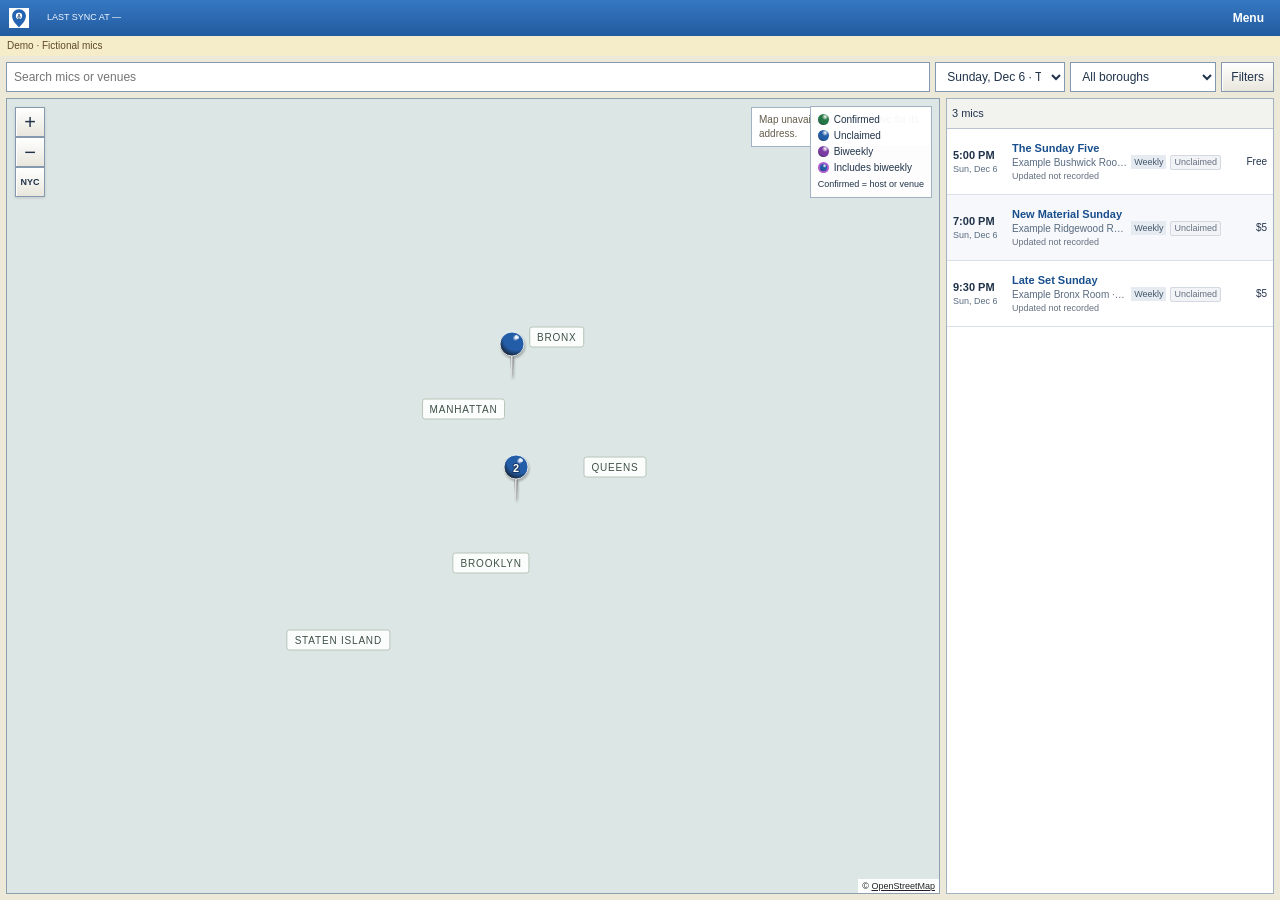
==== preview.html @ 24936f7d "Style map markers as glossy pushpins and add visible color legend" ====
<!doctype html>
<html lang="en">
<head>
  <meta charset="utf-8">
  <meta name="viewport" content="width=device-width, initial-scale=1">
  <meta name="theme-color" content="#245da7">
  <meta name="description" content="Find NYC stand up comedy open mics by day, time, and borough. Browse the map, venue details, host links, and listing updates.">
  <link rel="canonical" href="https://nycopenmicmasterlist.com/">
  <meta property="og:title" content="NYC Open Mic Master List">
  <meta property="og:description" content="Find NYC comedy open mics by day, time, and borough. Map, host details, and visible updates.">
  <meta property="og:type" content="website">
  <meta property="og:url" content="https://nycopenmicmasterlist.com/">
  <title>NYC Open Mic Master List</title>
  <link rel="icon" href="data:image/svg+xml,%3Csvg%20xmlns%3D%22http%3A//www.w3.org/2000/svg%22%20viewBox%3D%220%200%20128%20128%22%3E%0A%3Ctitle%3ENYC%20Open%20Mic%20Master%20List%20map%20pin%20and%20microphone%3C/title%3E%0A%3Cpath%20fill%3D%22%232564B3%22%20d%3D%22M64%208C38%208%2020%2027%2020%2051c0%2030%2027%2055%2044%2073%2017-18%2044-43%2044-73C108%2027%2090%208%2064%208Z%22/%3E%0A%3Ccircle%20fill%3D%22%23FFFFFF%22%20cx%3D%2264%22%20cy%3D%2251%22%20r%3D%2220%22/%3E%0A%3Cpath%20fill%3D%22%23163A66%22%20d%3D%22M60%2038h8v20h-8zM53%2054h4c0%205%203%208%207%208s7-3%207-8h4c0%207-4%2012-9%2013v6h-4v-6c-5-1-9-6-9-13Z%22/%3E%0A%3C/svg%3E%0A" type="image/svg+xml">
  <style>:root{--paper:#f6f5ef;--white:#fffefa;--ink:#232620;--muted:#686d62;--line:#dedfd6;--red:#b93529;--light-red:#f2e7df;--green:#3d6850;--radius:9px;--sans:Arial,Helvetica,sans-serif;--mono:'Courier New',monospace}
*{box-sizing:border-box}html{scroll-behavior:smooth;scroll-padding-top:25px}body{margin:0;background:var(--paper);color:var(--ink);font-family:var(--sans);font-size:14px;-webkit-font-smoothing:antialiased}button,input,select,textarea{font:inherit}button,a,input,select,textarea{-webkit-tap-highlight-color:transparent}button,a{touch-action:manipulation}button{cursor:pointer}a{color:inherit;text-decoration:none}button:disabled{opacity:.5;cursor:not-allowed}button{color:inherit}input,select,textarea{color:var(--ink);max-width:100%}button:focus-visible,a:focus-visible,input:focus-visible,select:focus-visible,textarea:focus-visible{outline:3px solid #b93529;outline-offset:4px}input,textarea,select{border:1px solid var(--line);border-radius:6px;background:var(--white);padding:12px;width:100%}input[type=checkbox]{width:17px;height:17px;accent-color:var(--red)}input[type=file]{padding:16px;border-style:dashed}select{cursor:pointer}p{line-height:1.65;margin:0}h1,h2,h3,h4{margin:0}h2{font-size:31px;letter-spacing:-1px;font-weight:750}h3{font-size:16px}em{font-style:normal}small{font-size:12px}.wrap{max-width:1232px;width:calc(100% - 88px);margin:0 auto}.preview-banner{background:#ebe4c9;color:#5d4b26;text-align:center;padding:10px 20px;font-size:12px;font-weight:600;line-height:1.5}.preview-banner button{background:none;border:0;text-decoration:underline;margin-left:12px;font-weight:700;color:inherit}.topbar{background:var(--ink);color:var(--paper)}.nav-inner{max-width:1232px;width:calc(100% - 88px);margin:auto;display:flex;align-items:center;justify-content:space-between;min-height:90px;gap:30px}.wordmark{display:flex;align-items:center;gap:12px;font-size:26px;letter-spacing:-1px;font-weight:900;line-height:1}.brand-icon{display:grid;place-items:center;background:var(--red);color:var(--paper);width:40px;height:42px;font-size:32px;line-height:1}.brand-sub{display:block;font-family:var(--mono);font-size:9px;letter-spacing:2.6px;line-height:2.2}.topbar nav{display:flex;align-items:center;gap:30px;margin-left:auto;margin-right:auto}.nav-link{background:none;color:#c3c5bc;border:0;padding:33px 0;font-size:12px;font-weight:600;white-space:nowrap;position:relative}.nav-link.active{color:var(--white)}.nav-link.active:after{position:absolute;bottom:0;left:0;right:0;content:'';height:3px;background:var(--red)}.nav-link:hover{color:white}#saved-count{font-size:10px;background:#3c3f39;padding:2px 5px;border-radius:3px;margin-left:4px}.tiny-lock{margin-left:7px}.edition{font:10px/1.6 var(--mono);letter-spacing:1.2px;color:#b4b7ad}
.hero{padding:64px 0 59px;display:grid;grid-template-columns:1.5fr 1fr;gap:70px;align-items:center}.eyebrow{font:10px/1.5 var(--mono);font-weight:700;letter-spacing:1.7px;display:flex;align-items:center;gap:10px}.red-line{width:25px;height:2px;background:var(--red)}.hero h1{font-size:clamp(45px,4.6vw,65px);font-weight:800;line-height:1.07;letter-spacing:-3.1px;margin:22px 0}.hero h1 em{color:var(--red)}.hero-copy>p{max-width:430px;color:var(--muted);font-size:15px;line-height:1.8}.hero-links{display:flex;gap:24px;align-items:center;margin-top:29px}.button{border:1px solid transparent;display:inline-flex;gap:26px;align-items:center;justify-content:center;border-radius:5px;padding:13px 18px;font-weight:650;font-size:12px;line-height:1.2;min-height:42px}.button.primary{background:var(--red);color:var(--white)}.button.primary:hover{background:#982d23}.button.dark{background:var(--ink);color:var(--white)}.button.quiet{background:transparent;border-color:var(--line);gap:8px}.button.quiet:hover{background:#eceee5}.button.danger{background:#f7e6df;color:#972e23;border-color:#e2bcae}.text-link{font-size:12px;font-weight:600;background:none;border:0;padding:8px 0}.hero-art{height:304px;background:var(--red);color:var(--paper);position:relative;overflow:hidden;padding:23px 26px;border-radius:3px;box-shadow:8px 8px 0 #e5e4da;transform:rotate(1.4deg)}.art-top{display:flex;justify-content:space-between;font:9px var(--mono);letter-spacing:1.2px;border-bottom:1px solid #ffffff50;padding-bottom:13px}.five{font-size:101px;font-weight:800;letter-spacing:-4px;line-height:1;display:flex;align-items:center;gap:21px;padding-top:16px}.five>span{font-size:30px;letter-spacing:-1px;line-height:1.02}.route-art{position:absolute;left:30px;right:38px;top:202px;height:48px;border-top:2px solid #f6f5efb0;transform:rotate(-9deg)}.route-dot{border:2px solid var(--paper);background:var(--red);width:11px;height:11px;border-radius:50%;position:absolute;top:-6px}.dot-a{left:0}.dot-b{left:29%}.dot-c{left:60%}.dot-d{right:0}.route-end{position:absolute;right:-6px;top:-27px;font-size:29px}.route-label{font:8px var(--mono);letter-spacing:.8px;position:absolute;top:12px;transform:rotate(9deg)}.label-a{left:0}.label-b{left:29%}.label-c{left:60%}.art-bottom{position:absolute;left:26px;right:26px;bottom:20px;font:8px var(--mono);letter-spacing:.4px;display:flex;justify-content:space-between;border-top:1px solid #ffffff50;padding-top:11px;gap:8px}.status-strip{border-top:1px solid var(--line);border-bottom:1px solid var(--line);background:#efefe7}.status-inner{display:flex;align-items:center;gap:9px;padding:14px 0;font-size:11px;color:var(--muted)}.status-dot{height:6px;width:6px;background:var(--green);border-radius:50%;flex-shrink:0}.status-dot.neutral{background:#a39562}.strip-right{margin-left:auto;font:9px var(--mono);letter-spacing:1px}.strip-right span{margin-left:8px;color:var(--red)}
.directory-section{padding:45px 0 20px}.section-heading{display:flex;justify-content:space-between;align-items:center;margin-bottom:24px;gap:12px}.muted{color:var(--muted);margin-bottom:7px}.red-period{color:var(--red)}.heading-actions{display:flex;gap:8px}.search-wrap{display:flex;align-items:center;border:1px solid #d3d5c9;background:var(--white);border-radius:7px;margin-bottom:28px;padding:0 18px;box-shadow:0 2px 0 #23262003}.search-wrap input{border:0;background:transparent;font-size:14px;padding:17px;outline:none!important;min-width:0}.search-icon{width:15px;height:15px;display:block;border:1.8px solid var(--muted);border-radius:50%;position:relative;flex-shrink:0}.search-icon:after{content:'';position:absolute;width:6px;height:1.5px;background:var(--muted);right:-4px;bottom:-2px;transform:rotate(45deg)}kbd{font-family:var(--mono);border:1px solid var(--line);border-radius:4px;color:#838778;font-size:12px;padding:2px 7px}.directory-layout{display:grid;grid-template-columns:192px 1fr;gap:32px}.filters{border-right:1px solid var(--line);padding-right:23px}.filter-heading{font:9px var(--mono);letter-spacing:1px;display:flex;justify-content:space-between;align-items:center;margin-bottom:22px}.reset-link{border:0;background:none;font-size:10px;color:var(--red);padding:3px}.filter-group{margin-bottom:25px}.filter-group h3{font:9px var(--mono);letter-spacing:1.6px;color:var(--muted);margin-bottom:12px}.borough-button{border:0;background:none;display:flex;justify-content:space-between;align-items:center;width:100%;padding:10px 10px;text-align:left;border-radius:4px;font-size:12px;margin:2px 0;gap:8px}.borough-button.active{background:#e6e8dd;font-weight:700}.borough-button:hover{background:#ebede3}.borough-button span:last-child{font:10px var(--mono);color:var(--muted)}.filter-note{font-size:10px;color:var(--muted);line-height:1.6;margin-top:9px}.filters select{font-size:11px;padding:10px;background:transparent}.select-label{position:absolute;width:1px;height:1px;overflow:hidden;clip:rect(0,0,0,0)}.saved-filter{display:flex;gap:8px;align-items:center;border:0;background:none;padding:0;font-size:12px}.saved-filter.active{color:var(--red);font-weight:700}.sidebar-note{border-top:1px solid var(--line);padding-top:25px;margin-top:25px}.small-arrow{background:var(--light-red);color:var(--red);font-size:21px;display:inline-flex;width:30px;height:30px;justify-content:center;align-items:center;border-radius:5px;margin-bottom:13px}.sidebar-note h3{font-size:12px;margin-bottom:7px}.sidebar-note p{font-size:11px;color:var(--muted)}.sidebar-note a{display:block;color:var(--red);font-size:11px;font-weight:700;margin-top:13px}.results{min-width:0}.day-tabs{display:flex;gap:6px;border-bottom:1px solid var(--line);padding-bottom:14px;overflow-x:auto;scrollbar-width:thin}.day-button{background:transparent;border:1px solid transparent;flex:1;min-width:47px;white-space:nowrap;padding:10px 6px;border-radius:5px;font-size:11px;line-height:1.4}.day-button:first-child{min-width:74px}.day-button:hover{background:#e9ebe2}.day-button.active{background:var(--ink);color:var(--paper);font-weight:600}.day-button span{display:block;font:8px var(--mono);opacity:.75;margin-top:3px}.results-toolbar{display:flex;justify-content:space-between;align-items:center;margin:19px 0 15px;gap:12px}.results-toolbar p{font-size:11px;color:var(--muted)}.results-toolbar strong{color:var(--ink)}.sort-label{display:flex;align-items:center;gap:5px;font-size:10px;color:var(--muted);white-space:nowrap}.sort-label select{font-size:10px;border:0;background:none;padding:6px;width:auto;color:var(--ink)}.mic-list{display:flex;flex-direction:column;gap:10px}.mic-card{border:1px solid var(--line);background:var(--white);border-radius:8px;transition:border-color .15s,box-shadow .15s;overflow:hidden}.mic-card:hover{border-color:#afb6a5;box-shadow:0 3px 10px #22240f05}.card-main{display:grid;grid-template-columns:86px 1fr 90px 34px;gap:15px;padding:20px 19px 16px;align-items:start}.mic-time{border-right:1px solid var(--line);padding-right:13px;min-height:65px}.mic-time strong{display:block;font-size:22px;letter-spacing:-1px;white-space:nowrap;line-height:1.1}.mic-time strong small{font:9px var(--mono);letter-spacing:0}.mic-time .mic-day{font:9px var(--mono);letter-spacing:1px;text-transform:uppercase;display:block;color:var(--muted);margin-top:7px}.mic-time .recurring{font-size:9px;margin-top:7px;display:block;color:var(--muted)}.mic-info{min-width:0}.mic-title{padding:0;background:none;border:0;text-align:left;font-size:15px;font-weight:750;letter-spacing:-.2px;line-height:1.3}.mic-title:hover{color:var(--red)}.venue-line{font-size:11px;margin:5px 0 12px;color:var(--muted);overflow-wrap:anywhere}.location-dot{font-size:9px;margin:0 5px;color:#9da18e}.mic-tags{display:flex;align-items:center;gap:7px;flex-wrap:wrap}.tag{padding:4px 7px;background:#f0f1e9;color:#626952;font-size:9px;white-space:nowrap;border-radius:3px}.tag.border{background:none;border:1px solid var(--line);padding:3px 7px}.tag.alert{background:#f5ead2;color:#785825}.tag.red{background:var(--light-red);color:var(--red)}.mic-cost{text-align:right;font-size:16px;font-weight:700;padding-top:2px}.mic-cost span{display:block;font-weight:400;font-size:9px;color:var(--muted);margin-top:4px;line-height:1.4}.mic-cost.free{color:var(--green)}.save-button{border:1px solid var(--line);background:none;border-radius:5px;width:30px;height:30px;display:grid;place-items:center;color:#7e8574;padding:0}.save-button svg{width:14px;height:16px}.save-button.active{color:var(--red);background:var(--light-red);border-color:#e8cbbf}.card-bottom{border-top:1px solid #e8e9e2;background:#fafbf5;display:flex;justify-content:space-between;align-items:center;gap:9px;padding:9px 19px;font-size:9px;color:var(--muted)}.source-line{display:flex;gap:5px;align-items:center;min-width:0;line-height:1.4}.source-line span{overflow:hidden;text-overflow:ellipsis;white-space:nowrap;max-width:290px}.source-line .dot{height:5px;width:5px;border-radius:50%;background:#7d9873;flex-shrink:0}.source-line .dot.warning{background:#a79559}.detail-link{border:0;background:none;padding:3px 0;white-space:nowrap;font-size:10px;font-weight:650;color:var(--ink)}.detail-link:hover{color:var(--red)}.day-divider{font:10px var(--mono);letter-spacing:1px;color:var(--muted);padding:17px 1px 4px}.day-divider:first-child{padding-top:0}.end-note{font-size:10px;text-align:center;color:var(--muted);margin:25px auto;max-width:520px;line-height:1.8}.end-note span{margin:0 7px}.empty{border:1px dashed #c9cdbd;border-radius:8px;text-align:center;padding:52px 28px;background:#f0f2e8}.empty-symbol{font-size:30px;color:var(--red);margin-bottom:15px}.empty h3{font-size:21px;letter-spacing:-.6px;margin-bottom:12px}.empty p{max-width:380px;margin:auto;font-size:12px;color:var(--muted)}.empty .button{margin-top:22px}.empty .text-link{display:block;margin:15px auto 0;color:var(--red)}.bottom-callout{border-top:1px solid var(--line);padding:34px 0 40px;display:flex;justify-content:space-between;align-items:center;gap:30px}.bottom-callout .eyebrow{font-size:9px;color:var(--red);margin-bottom:9px}.bottom-callout h2{font-size:26px;margin-bottom:7px}.bottom-callout p{font-size:12px;color:var(--muted)}footer{border-top:1px solid var(--line);padding:27px 0;color:var(--muted)}.footer-inner{display:flex;align-items:center;justify-content:space-between;gap:20px}.footer-brand{font-size:17px;font-weight:900;letter-spacing:-.5px;color:var(--ink)}.footer-brand span{font:8px var(--mono);margin-left:10px;letter-spacing:1px;color:var(--muted)}.footer-inner p{font-size:11px}.footer-inner .text-link{font-size:10px;color:var(--muted)}
.admin-section{padding:48px 0 70px;min-height:75vh}.admin-eyebrow{font:10px var(--mono);letter-spacing:1.8px;color:var(--red);margin-bottom:10px}.admin-heading{display:flex;justify-content:space-between;align-items:center;margin-bottom:28px;gap:20px}.admin-heading h1{font-size:38px;letter-spacing:-1.5px;margin-bottom:10px}.admin-heading p{font-size:13px;color:var(--muted);max-width:570px}.admin-buttons{display:flex;gap:8px;align-items:center}.login-panel{max-width:460px;margin:45px auto 30px;background:var(--white);padding:35px;border:1px solid var(--line);border-radius:10px}.login-icon{font-size:27px;color:var(--red);margin-bottom:17px}.login-panel h2{font-size:26px;margin-bottom:12px}.login-panel>p{font-size:12px;color:var(--muted);margin-bottom:26px}.login-panel .button{width:100%;margin-top:18px}.login-panel label{font-size:12px;display:block;margin-bottom:8px}.helper{font-size:11px;line-height:1.65;color:var(--muted);margin-top:10px}.alert{padding:15px 18px;border:1px solid #e1d4b2;background:#f3ecd9;color:#786033;border-radius:7px;font-size:12px;line-height:1.6;margin-bottom:23px}.alert.error{background:#f8e8e2;border-color:#e7c1b4;color:#902f24}.stats-grid{display:grid;grid-template-columns:repeat(3,1fr);gap:16px;margin:25px 0 35px}.stat{background:var(--white);padding:23px;border:1px solid var(--line);border-radius:7px}.stat .eyebrow{font-size:9px;color:var(--muted);margin-bottom:14px}.stat strong{font-size:34px;letter-spacing:-1px}.stat p{font-size:11px;margin-top:7px;color:var(--muted)}.admin-subheading{display:flex;align-items:center;justify-content:space-between;margin:28px 0 15px}.admin-subheading h2{font-size:21px;letter-spacing:-.5px}.admin-subheading>span{font-size:11px;color:var(--muted)}.source-card{background:var(--white);border:1px solid var(--line);border-radius:8px;margin-bottom:13px;padding:22px 24px}.source-title-row{display:flex;align-items:flex-start;justify-content:space-between;gap:20px}.source-title{display:flex;align-items:center;gap:14px;min-width:0}.source-file-icon{display:grid;place-items:center;width:39px;height:42px;font:10px var(--mono);border:1px solid var(--line);border-radius:5px;background:#f0f2e9;color:var(--green);flex-shrink:0}.source-title h3{font-size:15px;margin-bottom:6px}.source-url{font:10px/1.5 var(--mono);color:var(--muted);word-break:break-all}.source-controls{display:flex;gap:8px;align-items:center;flex-shrink:0}.source-controls .button{font-size:10px;min-height:33px;padding:9px 12px;gap:5px}.source-meta{display:flex;gap:22px;flex-wrap:wrap;margin-top:20px;padding-top:14px;border-top:1px solid var(--line);font-size:10px;color:var(--muted);align-items:center}.source-meta select{width:auto;font-size:10px;padding:5px 8px;background:transparent}.source-error{font-size:11px;color:#972e23;padding-top:16px;line-height:1.65}.activity-row{display:grid;grid-template-columns:11px 1fr auto;gap:12px;padding:15px 0;border-bottom:1px solid var(--line);align-items:start;font-size:12px}.activity-dot{width:6px;height:6px;background:var(--green);margin-top:5px;border-radius:50%}.activity-dot.error{background:var(--red)}.activity-row small{display:block;color:var(--muted);margin-top:5px;font-size:10px;line-height:1.5}.activity-row time{font-size:10px;color:var(--muted);white-space:nowrap}.review-item{background:#f2ebd9;border:1px solid #e0d3af;padding:15px;border-radius:6px;margin:10px 0;display:flex;gap:20px;justify-content:space-between;align-items:center}.review-item p{font-size:11px;color:#776338}
#modal{border:1px solid var(--line);background:var(--white);color:var(--ink);padding:0;border-radius:12px;width:min(710px,calc(100% - 32px));max-height:90dvh;box-shadow:0 25px 100px #0004}#modal::backdrop{background:#1619149c;backdrop-filter:blur(3px)}.modal-head{display:flex;justify-content:space-between;align-items:start;gap:20px;padding:29px 29px 20px;border-bottom:1px solid var(--line)}.modal-head h2{font-size:27px;letter-spacing:-.8px;margin-top:8px}.close-button{border:1px solid var(--line);background:transparent;border-radius:5px;font-size:22px;min-width:32px;height:32px;line-height:1;display:grid;place-items:center}.modal-body{padding:25px 29px 28px}.modal-body>p{color:var(--muted);font-size:13px;margin-bottom:22px}.modal-foot{display:flex;justify-content:flex-end;gap:10px;padding:19px 29px;border-top:1px solid var(--line)}.form-row{display:grid;grid-template-columns:1fr 1fr;gap:16px}.field{margin-bottom:18px;min-width:0}.field label{display:block;font-size:11px;font-weight:650;margin-bottom:8px}.field input,.field select,.field textarea{font-size:12px}.field textarea{min-height:90px;resize:vertical;font-family:var(--mono);line-height:1.5}.form-helper{font-size:10px;color:var(--muted);line-height:1.6;margin-top:7px}.checkbox-label{display:flex;align-items:flex-start;gap:9px;font-size:11px;line-height:1.6;margin:15px 0}.checkbox-label input{flex-shrink:0;margin-top:2px}.field-divider{font:10px var(--mono);letter-spacing:1px;color:var(--muted);margin:24px 0 18px;padding-top:20px;border-top:1px solid var(--line)}details{margin-top:17px;padding-top:16px;border-top:1px solid var(--line)}summary{font-size:12px;cursor:pointer;font-weight:650;margin-bottom:15px}.preview-table-wrapper{overflow:auto;max-height:280px;border:1px solid var(--line);border-radius:6px;margin:15px 0}.preview-table{width:100%;border-collapse:collapse;font-size:11px;white-space:nowrap}.preview-table th,.preview-table td{padding:10px 12px;border-bottom:1px solid var(--line);text-align:left}.preview-table th{background:#e9ece1;position:sticky;top:0;font-size:10px}.preview-summary{display:flex;gap:12px;margin-bottom:15px;flex-wrap:wrap}.preview-summary .tag{font-size:11px}.warning-list{font-size:11px;color:#845a24;line-height:1.7;max-height:140px;overflow:auto}.detail-location{font-size:13px;color:var(--muted);margin-bottom:20px}.detail-grid{display:grid;grid-template-columns:1fr 1fr;gap:20px;border-top:1px solid var(--line);border-bottom:1px solid var(--line);padding:23px 0;margin-bottom:22px}.detail-item small{display:block;font:9px var(--mono);letter-spacing:1px;color:var(--muted);margin-bottom:9px}.detail-item strong{font-size:15px;font-weight:650}.detail-item p{font-size:11px;color:var(--muted);margin-top:5px}.detail-note{white-space:pre-line;font-size:12px;line-height:1.8;color:var(--muted);margin:15px 0}.source-detail{background:#f1f3ea;padding:14px;border-radius:6px;margin:9px 0;font-size:12px}.source-detail a{color:var(--red);font-weight:650}.source-detail p{font-size:10px;color:var(--muted);margin-top:5px}.how-step{display:grid;grid-template-columns:30px 1fr;gap:16px;padding:20px 0;border-bottom:1px solid var(--line)}.how-number{color:var(--red);font:12px var(--mono);padding-top:3px}.how-step h3{font-size:15px;margin-bottom:8px}.how-step p{font-size:12px;color:var(--muted);line-height:1.8}#toast{position:fixed;bottom:25px;left:50%;transform:translateX(-50%);background:var(--ink);color:var(--paper);padding:14px 22px;border-radius:7px;box-shadow:0 5px 25px #0002;max-width:calc(100% - 30px);width:max-content;font-size:12px;line-height:1.6;z-index:30}.skip-link{position:fixed;top:-80px;left:10px;z-index:99;background:white;padding:15px}.skip-link:focus{top:10px}[hidden]{display:none!important}.busy{cursor:progress}.notice-inline{font-size:11px;color:var(--muted);border:1px solid var(--line);border-radius:6px;padding:13px;line-height:1.7;margin-bottom:20px}.loading{padding:50px;color:var(--muted);text-align:center;font-size:12px}.spin{display:inline-block;animation:spin 1.2s linear infinite}@keyframes spin{to{transform:rotate(360deg)}}
@media(min-width:1400px){.hero h1{font-size:69px}}
@media(max-width:1000px){.wrap,.nav-inner{width:calc(100% - 48px)}.hero{gap:38px;grid-template-columns:1.25fr 1fr;padding:48px 0}.hero h1{font-size:49px}.hero-art{height:285px;padding:21px}.five{font-size:90px;gap:14px}.five>span{font-size:26px}.art-bottom{font-size:7px;left:21px;right:21px;flex-direction:column;gap:3px;bottom:17px}.route-art{top:188px}.topbar nav{gap:22px}.directory-layout{gap:22px;grid-template-columns:170px 1fr}.filters{padding-right:17px}.card-main{grid-template-columns:75px 1fr 65px 30px;gap:12px;padding:17px 14px}.mic-time strong{font-size:20px}.mic-cost{font-size:14px}.card-bottom{padding:9px 14px}.source-title-row{flex-wrap:wrap}.source-controls{margin-left:53px}.source-meta{gap:14px}.edition{display:none}.nav-inner{justify-content:flex-start}.topbar nav{margin:0 0 0 auto}}
@media(max-width:730px){.wrap,.nav-inner{width:calc(100% - 36px)}.nav-inner{min-height:76px;gap:15px}.wordmark{font-size:21px;gap:8px}.brand-icon{width:32px;height:35px;font-size:27px}.brand-sub{font-size:7px;letter-spacing:2px}.topbar nav{gap:15px}.nav-link{font-size:10px;padding:29px 0}.nav-link[data-action=saved-nav]{display:none}.tiny-lock{display:none}.hero{grid-template-columns:1fr;gap:26px;padding:37px 0 36px}.hero-art{display:none}.hero h1{font-size:49px;letter-spacing:-2.5px;margin:19px 0}.hero .eyebrow{font-size:8px;letter-spacing:1.3px}.hero-copy>p{font-size:13px;max-width:390px}.hero-links{gap:22px;margin-top:22px}.hero-links .button{font-size:12px}.strip-right{display:none}.status-inner{font-size:10px;line-height:1.5}.directory-section{padding-top:31px}.section-heading{align-items:flex-end;margin-bottom:20px}.section-heading h2{font-size:25px}.section-heading .eyebrow{font-size:8px}.heading-actions .button{padding:8px 11px;min-height:34px;font-size:16px}.heading-actions .button span{display:none}.search-wrap{margin-bottom:18px;padding:0 14px}.search-wrap input{font-size:12px;padding:16px 13px}.search-wrap kbd{display:none}.directory-layout{grid-template-columns:1fr;gap:10px}.filters{border:0;padding:0;display:grid;grid-template-columns:1fr 1fr;gap:10px}.filter-heading{display:none}.filters .filter-group{margin:0}.filters .filter-group:first-of-type{grid-column:1/-1}.filters .filter-group h3{display:none}.filter-group .filter-note{display:none}#borough-filters{display:flex;overflow:auto;gap:3px;padding-bottom:6px}.borough-button{width:auto;white-space:nowrap;padding:9px 10px;font-size:10px;gap:7px}.filters .filter-group:has(.saved-filter){grid-column:1/-1;margin:10px 0}.filters .sidebar-note{display:none}.filters .saved-filter{font-size:11px}.filters .filter-group:has(#cost){grid-column:1}.filters .filter-group:has(#signup-filter){grid-column:2}.filters select{font-size:11px;background:var(--white)}.day-tabs{padding-bottom:11px;margin-top:6px;gap:2px}.day-button{font-size:10px;min-width:35px;padding:10px 3px}.day-button:first-child{min-width:63px}.day-button span{font-size:7px}.results-toolbar{margin:13px 0}.card-main{grid-template-columns:64px 1fr 28px;gap:10px;padding:17px 13px 14px}.mic-time{grid-row:1/3;min-height:88px;padding-right:8px}.mic-time strong{font-size:20px}.mic-time strong small{font-size:8px}.mic-time .mic-day{font-size:8px}.mic-time .recurring{font-size:8px}.mic-title{font-size:14px}.mic-info{grid-column:2;grid-row:1/3}.venue-line{font-size:10px;line-height:1.6;margin-top:4px;margin-bottom:9px}.mic-tags{gap:5px}.tag{font-size:8px;padding:4px 6px}.tag.border{padding:3px 6px}.mic-cost{grid-column:3;grid-row:2;text-align:right;font-size:12px;align-self:end}.mic-cost span{display:none}.save-button{grid-column:3;grid-row:1;width:28px;height:28px}.card-bottom{padding:9px 13px;font-size:8px}.source-line span{max-width:235px}.detail-link{font-size:9px}.end-note{font-size:9px;line-height:1.8;margin:20px 0}.bottom-callout{display:block;padding:28px 0}.bottom-callout h2{font-size:23px}.bottom-callout p{font-size:11px}.bottom-callout .button{margin-top:20px}.footer-inner{flex-wrap:wrap;gap:13px}.footer-brand{font-size:15px}.footer-brand span{font-size:7px}.footer-inner>p{display:none}.footer-inner .text-link{font-size:9px}footer{padding:20px 0}.preview-banner{font-size:10px;padding:9px 17px}.preview-banner button{margin-left:5px}.admin-section{padding-top:30px}.admin-heading{display:block}.admin-heading h1{font-size:30px}.admin-heading p{font-size:12px}.admin-buttons{margin-top:20px}.stats-grid{gap:8px;margin:20px 0 27px}.stat{padding:15px 11px}.stat .eyebrow{font-size:7px;letter-spacing:.6px;line-height:1.5}.stat strong{font-size:28px}.stat p{font-size:9px}.source-card{padding:18px 15px}.source-title-row{gap:13px}.source-controls{margin-left:0}.source-controls .button{font-size:9px;padding:8px 10px}.source-meta{gap:12px;font-size:9px}.admin-subheading>span{font-size:9px}.admin-subheading h2{font-size:19px}.activity-row{font-size:11px}.login-panel{margin-top:25px;padding:25px}.login-panel h2{font-size:23px}.modal-head{padding:23px 21px 18px}.modal-head h2{font-size:24px}.modal-body{padding:21px}.modal-foot{padding:17px 21px}.form-row{gap:12px}.detail-grid{gap:19px 12px}.detail-item strong{font-size:14px}.detail-item small{font-size:8px}.source-line{max-width:75%}.source-line span{max-width:100%}}
@media(prefers-reduced-motion:reduce){*{animation:none!important;transition:none!important}html{scroll-behavior:auto}}
/* Map, moderation, and owner extensions */
.map-panel{border:1px solid var(--line);border-radius:9px;overflow:hidden;margin:0 0 25px;background:var(--white)}.map-heading{display:flex;align-items:center;justify-content:space-between;gap:10px;padding:19px 21px}.map-heading .eyebrow{font-size:8px;letter-spacing:1px}.map-heading h3{font-size:19px;letter-spacing:-.5px;margin:6px 0 0}.map-heading .button{font-size:10px}.city-map{height:380px;position:relative;overflow:hidden;background:#dce4da;touch-action:pan-y;isolation:isolate;cursor:grab}.city-map:active{cursor:grabbing}.tile-plane,.pin-plane{position:absolute;inset:0;pointer-events:none}.map-tile{width:256px;height:256px;max-width:none;position:absolute;left:0;top:0;user-select:none;filter:saturate(.45)}.mic-pin{pointer-events:auto;position:absolute;transform:translate(-50%,-100%);border:2px solid #fff;background:var(--red);box-shadow:0 2px 6px #0004;color:#fff;font:bold 14px var(--mono);width:30px;height:36px;border-radius:50% 50% 50% 4px;cursor:pointer;display:grid;place-items:center;z-index:2}.mic-pin:hover,.mic-pin:focus-visible{background:#171c16;z-index:5;outline:3px solid #fff9}.map-controls{position:absolute;left:13px;top:13px;display:grid;box-shadow:0 1px 6px #0002;z-index:5;border-radius:5px;overflow:hidden}.map-controls button{background:white;border:1px solid #d6d7d2;width:34px;height:34px;font-size:21px}.map-attribution{position:absolute;right:0;bottom:0;padding:4px 6px;background:#fffffff2;font-size:10px;z-index:5;color:#222}.map-attribution a{color:#222;text-decoration:underline}.map-caption{margin:0;padding:11px 18px;font-size:10px;color:var(--muted);border-top:1px solid var(--line);line-height:1.6}.map-offline{position:absolute;top:12px;right:12px;max-width:240px;padding:9px 12px;font-size:10px;background:#fff;border-radius:5px;color:#655d4b;z-index:4}.map-popup{position:absolute;width:258px;max-height:240px;overflow:auto;padding:20px 14px 10px;background:white;border:1px solid var(--line);border-radius:9px;box-shadow:0 8px 30px #0003;z-index:8;cursor:default}.map-popup>strong{display:block;margin:0 22px 10px 0;font-size:14px}.popup-close{position:absolute;right:5px;top:2px;font-size:24px;background:none;border:none;padding:2px 7px}.popup-mic{display:block;text-align:left;width:100%;border:0;border-top:1px solid var(--line);background:white;padding:11px 0}.popup-mic small{display:block;color:var(--muted);font-size:10px;margin-bottom:5px}.popup-mic span{font-weight:650;font-size:12px}.mic-actions{display:flex;flex-wrap:wrap;gap:14px;padding:9px 20px 13px}.mic-actions button{font-size:10px;background:none;border:none;color:var(--muted);padding:0;text-decoration:underline;text-underline-offset:3px}.admin-tabs{display:flex;gap:8px;flex-wrap:wrap;margin:24px 0}.admin-tabs button{border:1px solid var(--line);border-radius:6px;background:var(--white);padding:10px 15px;font-size:12px}.admin-tabs button.active{background:var(--ink);color:var(--paper);border-color:var(--ink)}.queue-item{padding:23px;border:1px solid var(--line);border-radius:8px;background:var(--white);margin-bottom:12px}.queue-heading{display:flex;align-items:flex-start;justify-content:space-between;gap:18px}.queue-item h3{font-size:16px;margin:0 0 8px}.queue-item p{font-size:12px;color:var(--muted);line-height:1.8;margin:10px 0;white-space:pre-wrap;overflow-wrap:anywhere}.queue-item small{font-size:10px;color:var(--muted)}.queue-buttons{display:flex;gap:9px;flex-wrap:wrap;margin-top:16px}.queue-buttons .button{font-size:11px;padding:9px 13px;min-height:34px}.admin-search{margin:15px 0 20px}.host-badge{background:#e8efdf;color:#455e32}.security-warning{border:1px solid #d9b992;background:#fff4df;border-radius:6px;padding:13px 16px;font-size:12px;line-height:1.7;margin:14px 0 20px;color:#775c36}.form-error{background:#fff0ed;color:#9d3325;padding:12px 14px;font-size:12px;border-radius:5px;margin:12px 0;line-height:1.6}.blank-state{padding:38px 24px;border:1px dashed var(--line);border-radius:8px;text-align:center;background:var(--white)}.blank-state h3{margin-bottom:12px;font-size:22px;letter-spacing:-.5px}.blank-state p{color:var(--muted);font-size:12px;line-height:1.8;margin-bottom:19px}.demo-toggle{background:none;border:0;color:var(--red);text-decoration:underline;font-size:12px}.honeypot{position:absolute!important;left:-10000px!important;opacity:0!important;pointer-events:none}.invite-link{width:100%;padding:13px;font:11px var(--mono);background:#f0f2e9;border:1px solid var(--line);border-radius:5px;margin:12px 0;overflow-wrap:anywhere;user-select:all}.owner-panel{max-width:650px;margin:35px auto 60px}.form-status{font-size:12px;line-height:1.7;margin:15px 0;color:var(--muted)}.input-full{width:100%}.text-danger{color:var(--red)!important}.label-muted{font-size:11px;color:var(--muted)}.detail-actions{display:flex;gap:10px;flex-wrap:wrap}.community-link{margin-top:22px;font-size:12px;line-height:1.8}.community-link a{color:var(--red);text-decoration:underline}.stale-badge{background:#f6ecd8;color:#786126}.no-pin{font-size:9px;color:#857654}.admin-list-heading{display:flex;align-items:center;justify-content:space-between;gap:15px;margin-bottom:20px}.audit-detail{font-size:10px;line-height:1.8;background:#f4f4ed;border-radius:5px;padding:12px;max-height:150px;overflow:auto;white-space:pre-wrap}.day-button.active{background:var(--ink);color:var(--paper)}.toggle-row{display:flex;gap:8px}.read-only-note{color:var(--muted);font-size:11px;padding:13px 0}.map-missing{color:#806335}.footer-inner>a{font-size:11px;color:var(--muted)}
@media(max-width:730px){.city-map{height:320px}.map-heading{padding:15px}.map-heading h3{font-size:17px}.map-heading .eyebrow{font-size:7px}.map-heading .button{font-size:9px;padding:7px 9px}.map-caption{font-size:9px;padding:10px 13px}.mic-actions{padding:9px 13px 13px;gap:12px}.host-nav{display:none}.admin-tabs{gap:6px}.admin-tabs button{padding:9px 10px;font-size:10px}.queue-item{padding:17px}.form-row{grid-template-columns:1fr}.queue-heading{gap:10px}.map-offline{font-size:9px;max-width:185px}.day-button{min-width:39px}.day-button:first-child{min-width:40px}.day-tabs{overflow:auto}.admin-list-heading{align-items:flex-start}}
.directory-layout>*{min-width:0}.results{min-width:0}.filter-group{min-width:0}.day-tabs{min-width:0}.map-borough{position:absolute;transform:translate(-50%,-50%);font:700 9px var(--mono);letter-spacing:.8px;color:#3d5146;background:#ffffffe0;border:1px solid #b7c5b8;padding:4px 7px;border-radius:3px;white-space:nowrap;pointer-events:none;text-transform:uppercase;text-shadow:0 1px white}.pin-plane{overflow:hidden}.day-button span{pointer-events:none}
@media(max-width:730px){.filters{grid-template-columns:minmax(0,1fr) minmax(0,1fr)}.filters .filter-group:has(#borough-filters){grid-column:1/-1;min-width:0}.results{width:100%}.day-tabs{width:100%}.results-toolbar{gap:10px}.results-toolbar>p{font-size:10px}.sort-label{font-size:9px}.sort-label select{max-width:115px}.map-heading{gap:6px}.map-heading .button{white-space:normal;max-width:118px}.map-borough{font-size:7px;letter-spacing:0;padding:3px 4px}}

/* Compact Windows-era chrome. Directory results are paged, never scrolled. */
:root{--paper:#ece9d8;--white:#fff;--ink:#20334a;--muted:#586b80;--line:#a3b2c3;--red:#245da7;--light-red:#e2ecfa;--green:#277746;--sans:Tahoma,Verdana,Arial,sans-serif;--radius:0}
html{scroll-behavior:auto;scroll-padding-top:0}body{font:12px/1.4 var(--sans);background:var(--paper)}[hidden]{display:none!important}
button,input,select,textarea{border-radius:0;font:inherit}
button:focus-visible,a:focus-visible,input:focus-visible,select:focus-visible,textarea:focus-visible{outline:2px solid #175ca8;outline-offset:1px}
.topbar{margin:0;border:0;background:linear-gradient(#3678c3,#225b9f);color:#fff}
.nav-inner{width:100%;max-width:none;min-height:36px;padding:4px 9px;gap:12px}
.wordmark{font-size:13px;font-weight:bold;letter-spacing:0;gap:6px;line-height:1.2;min-width:0}
.wordmark img{width:20px;height:20px;flex:none;background:#fff}
.host-nav{display:block;flex:none;font-size:11px;color:#fff;text-decoration:underline;text-underline-offset:2px;white-space:nowrap;padding:4px 0}
.preview-banner{padding:2px 7px;background:#f5edc9;font-size:10px;font-weight:normal;line-height:16px;text-align:left}
.preview-banner button{font-size:10px;padding:0;margin-left:6px}
body:has(#view-directory:not([hidden])){height:100vh;height:100dvh;overflow:hidden;display:flex;flex-direction:column}
body:has(#view-directory:not([hidden])) #main{flex:1;min-height:0;overflow:hidden}
#view-directory{height:100%;min-height:0}
.directory-section{height:100%;padding:6px;display:grid;grid-template-rows:auto minmax(0,1fr);gap:6px}
.directory-controls{display:grid;grid-template-columns:minmax(100px,1fr) 130px 146px auto;gap:5px;min-width:0}
.directory-controls input,.directory-controls select{height:30px;min-width:0;padding:4px 7px;border:1px solid #8098b3;background:#fff}
.compact-button,.button.quiet,.map-controls button{border:1px solid #8799ae;background:linear-gradient(#fff,#e8e6dc);box-shadow:inset 1px 1px #fff;min-height:28px;padding:3px 9px;color:#20334a;border-radius:0;white-space:nowrap}
.compact-button:hover,.button.quiet:hover,.map-controls button:hover{background:#e2ecfa}.compact-button.active{background:#dce9f8;border-color:#245da7}
.directory-layout{display:grid;grid-template-columns:minmax(0,1fr) 328px;gap:6px;min-height:0;min-width:0}
.directory-layout>.map-panel{margin:0;border:1px solid #8f9fb0;border-radius:0;min-height:0;min-width:0;height:100%;overflow:hidden}
.directory-layout .city-map{width:100%;height:100%;min-height:0;touch-action:none;background:#dce6e5;border:0}
.map-tile{filter:saturate(.6)}.map-controls{left:8px;top:8px;box-shadow:0 1px 3px #0002;border-radius:0}
.map-controls button{width:30px;height:30px;padding:0;font-size:20px;min-height:0}.map-controls .map-reset{font-size:9px;font-weight:bold}
.mic-pin{width:26px;height:30px;background:#245da7;font-size:12px;box-shadow:0 1px 3px #0004}.map-borough{font:10px var(--sans)}
.map-attribution{font:9px var(--sans);padding:2px 4px}.map-offline{max-width:180px;top:8px;right:8px;font-size:10px;padding:5px 7px;border:1px solid #a3b2c3;border-radius:0}
.map-popup{width:248px;max-width:calc(100% - 12px);max-height:none;overflow:hidden;border-radius:0;padding:10px;box-shadow:1px 2px 5px #0003}
.map-popup>strong{font-size:11px;margin:0 20px 5px 0}.popup-mic{padding:5px 0;height:44px;overflow:hidden}
.popup-mic small,.popup-mic span{display:block;overflow:hidden;white-space:nowrap;text-overflow:ellipsis;font-size:11px;margin:0}.popup-close{font-size:20px}
.popup-pages{display:flex;align-items:center;justify-content:space-between;gap:6px;padding-top:4px;font-size:10px}
.results{display:grid;grid-template-rows:30px minmax(0,1fr);min-height:0;overflow:hidden;border:1px solid #a3b2c3;background:#fff}
.results-toolbar{margin:0;padding:2px 5px;gap:4px;background:#f2f2ee;border-bottom:1px solid #b9c4d0;min-width:0}
.results-toolbar p{font-size:11px;color:var(--ink);white-space:nowrap;overflow:hidden;text-overflow:ellipsis}
.list-pagination{display:flex;align-items:center;gap:4px;flex:none;font-size:10px}.list-pagination button{min-height:24px;height:24px;min-width:25px;padding:0 5px;font-size:18px;line-height:1}
#page-count{min-width:31px;text-align:center}
#cards{display:flex;flex-direction:column;gap:0;padding:0;min-height:0;overflow:hidden;--row-height:52px}
#cards .mic-card{height:var(--row-height);min-height:var(--row-height);border:0;border-bottom:1px solid #dae0e7;border-radius:0;background:#fff;box-shadow:none;margin:0;overflow:hidden}
#cards .mic-card:nth-child(even){background:#f6f8fb}#cards .mic-card:hover,#cards .mic-card.selected{background:#e9f1fc}
#cards .card-main{display:grid;grid-template-columns:53px minmax(0,1fr) 32px 24px;gap:6px;padding:6px;align-items:center;height:100%}
#cards .mic-time{border:0;min-height:0;padding:0}#cards .mic-time strong{font-size:11px;letter-spacing:0;line-height:15px;color:#20334a}
#cards .mic-day{font:9px/13px var(--sans);letter-spacing:0;text-transform:none;margin:0;color:var(--muted)}
#cards .mic-title{display:block;width:100%;font:bold 11px/16px var(--sans);letter-spacing:0;color:#184e8c;text-decoration:none;overflow:hidden;text-overflow:ellipsis;white-space:nowrap}
#cards .mic-title:hover{text-decoration:underline}
#cards .venue-line{display:block;width:100%;padding:0;margin:0;font:10px/15px var(--sans);color:var(--muted);white-space:nowrap;overflow:hidden;text-overflow:ellipsis;text-align:left;border:0;background:none}
#cards button.venue-line:hover{text-decoration:underline;color:#184e8c}#cards .mic-cost{font-size:11px;font-weight:normal;padding:0;text-align:right}
#cards .save-button{height:24px;width:24px;font-size:15px;border:0;background:none;color:#586b80;border-radius:0}#cards .save-button.saved{color:#245da7}
#cards .blank-state{border:0;border-radius:0;padding:12px 8px;overflow:hidden}#cards .blank-state h3{font-size:12px;letter-spacing:0;margin-bottom:4px}
#cards .blank-state p{font-size:11px;line-height:1.4;margin:0}#cards .blank-state .button{min-height:26px;margin-top:8px;padding:4px 8px;font-size:10px}
.button{border-radius:0}.button.primary,.button.dark{background:#245da7;color:#fff}.button.primary:hover,.button.dark:hover{background:#174b87}
#modal{border:1px solid #245da7;border-radius:0;background:#f5f4ed;width:min(540px,calc(100% - 20px));max-height:calc(100dvh - 20px)}
.modal-head{background:linear-gradient(#3678c3,#225b9f);color:#fff;padding:10px 12px;gap:10px}.modal-head .eyebrow{display:none}
.modal-head h2{font-size:17px;line-height:1.25;letter-spacing:0;overflow-wrap:anywhere}.modal-head .close-button{flex:none;width:27px;height:27px;font-size:22px;color:#fff;border:1px solid #ffffff70;border-radius:0}
.modal-body{padding:14px}.modal-foot{padding:8px 14px;gap:8px}.modal-foot .button{min-height:28px;font-size:11px;padding:5px 9px}
.filter-options{display:grid;grid-template-columns:1fr 1fr;gap:12px}.filter-options label{display:grid;gap:4px;font-size:11px}.filter-options select{padding:6px;font-size:12px}
.filter-options .saved-option{display:flex;align-items:center;grid-column:1/-1;gap:7px}.filter-options input{margin:0}
.detail-location{font-size:12px;margin:0 0 10px;line-height:1.5}.detail-grid{grid-template-columns:1fr 1fr;gap:10px;margin:10px 0}.detail-item{padding:0}
.detail-item small{font-size:9px;line-height:1.3;margin-bottom:2px}.detail-item strong{font-size:12px;line-height:1.4}.detail-item p{font-size:11px;line-height:1.4}
.detail-tabs{display:flex;gap:4px;margin:0 0 10px}.detail-tabs .active{font-weight:bold;background:#dce9f8}
.detail-panel{font-size:12px;line-height:1.5;min-height:160px}.detail-actions{gap:6px;margin-top:8px}.detail-actions .button{font-size:11px;min-height:28px;padding:5px 8px}
.text-page{white-space:pre-wrap;overflow-wrap:anywhere;font-size:12px;line-height:1.6;margin-bottom:8px}.detail-pages{display:flex;align-items:center;justify-content:space-between;font-size:11px}
.source-detail{padding:8px 0}.source-detail p{font-size:11px}
@media(max-width:650px){
 .nav-inner{min-height:38px;padding:4px 6px;gap:8px}.wordmark{font-size:11px;max-width:none;gap:5px}.wordmark span{max-width:195px}.wordmark img{width:18px;height:18px}.host-nav{font-size:10px}
 .directory-section{padding:4px;gap:4px}.directory-controls{grid-template-columns:minmax(0,1fr) minmax(0,1fr) 56px;gap:4px}
 .directory-controls input{grid-column:1/3;grid-row:1;font-size:16px}#more-filters{grid-column:3;grid-row:1/3;padding:3px;min-width:0;font-size:11px}
 #day-filter{grid-column:1;grid-row:2}#borough-filter{grid-column:2;grid-row:2}.directory-controls select{font-size:12px;padding:3px}
 .directory-layout{grid-template-columns:minmax(0,1fr);grid-template-rows:minmax(0,1fr) clamp(126px,32dvh,216px);gap:4px}.results{grid-template-rows:28px minmax(0,1fr)}
 #cards{--row-height:46px}#cards .card-main{grid-template-columns:54px minmax(0,1fr) 34px 26px;gap:6px;padding:3px 6px}.map-controls{top:6px;left:6px}.filter-options{gap:8px}
}
@media(max-height:480px) and (min-width:560px){
 .directory-layout{grid-template-columns:minmax(0,1fr) 290px;grid-template-rows:minmax(0,1fr)}.directory-controls{grid-template-columns:minmax(80px,1fr) 100px 130px 54px}
 .directory-controls input,#day-filter,#borough-filter,#more-filters{grid-row:auto;grid-column:auto}#cards{--row-height:46px}
}
@media(max-height:600px){.modal-head{padding:6px 10px}.modal-head h2{font-size:14px}.modal-body{padding:8px 10px}.detail-location{font-size:11px;margin-bottom:6px}.detail-panel{min-height:0}.detail-grid{gap:6px;margin:6px 0}.detail-tabs{margin-bottom:6px}.detail-tabs button{min-height:25px}.modal-foot{padding:6px 10px}.text-page{font-size:11px}}
@media(max-height:420px){.detail-grid{grid-template-columns:repeat(3,minmax(0,1fr))}.detail-location br{display:none}}
#modal[data-view=mic] .modal-head h2{white-space:nowrap;overflow:hidden;text-overflow:ellipsis}
#modal[data-view=mic] .modal-head>div{min-width:0}
.nav-inner{justify-content:space-between;flex-wrap:nowrap}
#cards .card-main{grid-template-rows:minmax(0,1fr)}
#cards .mic-time{grid-column:1;grid-row:1}
#cards .mic-info{grid-column:2;grid-row:1}
#cards .mic-cost{grid-column:3;grid-row:1}
#cards .save-button{grid-column:4;grid-row:1}
.detail-grid{padding:0}
#cards .card-main>*{align-self:center}

.mic-heading{display:flex;align-items:center;gap:4px;min-width:0}
#cards .mic-heading .mic-title{min-width:0;flex:1}
.claim-status{display:inline-block;flex:none;font:9px/13px var(--sans);color:#657080;border:1px solid #d3d9e0;background:#f1f3f6;padding:0 3px;white-space:nowrap;border-radius:2px}
.claim-status.is-claimed{color:#245d32;border-color:#a9c5af;background:#e9f4eb}
.popup-mic .claim-status{font:9px/13px var(--sans);margin-left:4px}

/* Pointed markers: the tip stays anchored to the mapped coordinate. */
.mic-pin,.mic-pin.mic-cluster{width:28px;height:36px;transform:translate(-50%,calc(-100% + 1px));padding:0;border:0;border-radius:0;background:none;color:#245da7;box-shadow:none;filter:drop-shadow(0 1px 1px #0005)}
.mic-pin svg{display:block;width:100%;height:100%;overflow:visible;pointer-events:none}
.mic-pin .pin-shape{fill:currentColor;stroke:#fff;stroke-width:1.5;stroke-linejoin:round}
.mic-pin circle,.mic-pin text{fill:#fff}.mic-pin text{font-family:Tahoma,Verdana,Arial,sans-serif;font-weight:bold}
.mic-pin.mic-cluster .pin-shape{fill:#fff;stroke:currentColor;stroke-width:2}.mic-pin.mic-cluster text{fill:currentColor}
.mic-pin:hover,.mic-pin:focus-visible{background:none;color:#123d70;z-index:5}.mic-pin:focus-visible{outline:2px solid #175ca8;outline-offset:3px;border-radius:5px}

#cards .card-main{grid-template-columns:53px minmax(0,1fr) 40px}
.filter-options input[type=time]{min-width:0;width:100%;padding:5px;font:12px var(--sans)}

/* Keep all row content inside its grid cell, including long venue names. */
#cards .card-main,#cards .mic-info,#cards .mic-heading,#cards .mic-meta{min-width:0;max-width:100%}
#cards .mic-title{display:-webkit-box;-webkit-line-clamp:2;-webkit-box-orient:vertical;white-space:normal;overflow-wrap:anywhere;line-height:13px;max-height:26px;overflow:hidden}
#cards .mic-meta{display:flex;align-items:center;gap:4px}
#cards .mic-meta .venue-line{flex:1;min-width:0;width:auto}
#cards .mic-cost{white-space:nowrap;overflow:hidden;text-overflow:ellipsis;font-size:10px}
.site-menu{position:relative;flex:none}.site-menu summary{list-style:none;cursor:pointer;color:white;font-size:12px;line-height:26px;padding:0 7px}.site-menu summary::-webkit-details-marker{display:none}
.site-menu nav{display:flex;flex-direction:column;align-items:stretch;gap:0;margin:0;position:absolute;right:0;top:calc(100% + 6px);width:145px;padding:3px;background:#f5f4ed;border:1px solid #8799ae;box-shadow:2px 3px 5px #0003;z-index:30}
.site-menu nav a,.site-menu nav button{display:block;flex:none;white-space:nowrap;width:100%;border:0;background:none;text-align:left;padding:8px;color:#20334a;font:12px var(--sans)}
.site-menu nav a:hover,.site-menu nav button:hover{background:#dce9f8}.donation-options{display:flex;gap:10px;margin:16px 0}

#cards{--row-height:66px}#cards .card-main{padding:3px 6px}
.row-updated{display:block;font:9px/12px var(--sans);color:#657080;white-space:nowrap;overflow:hidden;text-overflow:ellipsis}
.detail-updated{font:9px var(--sans);margin-right:auto}.detail-tabs{gap:3px}.detail-tabs .compact-button{padding:3px 6px;font-size:11px}
.host-links{display:flex;gap:6px;flex-wrap:wrap;margin:10px 0}.host-links a{max-width:100%;overflow:hidden;text-overflow:ellipsis}

.site-menu{margin:0;padding:0;border:0}.site-menu summary{margin:0}

/* Approved hosts manage one listing at a time, in compact sections. */
body:has(.host-page){height:100vh;height:100dvh;display:flex;flex-direction:column;overflow:hidden}
body:has(.host-page) #main{flex:1;min-height:0;overflow:hidden}
#view-sources.host-page{width:min(100%,680px);height:100%;margin:0 auto;padding:10px;display:flex;flex-direction:column;gap:8px;min-height:0;overflow:auto}
.host-page h1{font-size:17px;letter-spacing:0;margin:0;line-height:1.3}
.host-heading{display:flex;justify-content:space-between;align-items:center;gap:8px;flex:none;min-width:0}
.host-heading>div:first-child{min-width:0}.host-heading small{display:block;overflow:hidden;white-space:nowrap;text-overflow:ellipsis;color:var(--muted);font-size:10px;margin-top:2px}
.host-buttons{display:flex;gap:4px;flex:none}.host-page .button{font-size:11px;min-height:28px;padding:4px 8px}
.host-chooser{display:grid;gap:3px;font-size:10px;flex:none}.host-chooser select{width:100%;min-width:0;height:30px;padding:3px 5px;border:1px solid var(--line)}
#host-editor{display:flex;flex-direction:column;gap:8px;min-height:0;flex:1}
.host-mic-summary{display:flex;justify-content:space-between;align-items:center;gap:8px;min-width:0;flex:none;padding:7px 8px;background:#fff;border:1px solid var(--line)}
.host-mic-summary>div{min-width:0}.host-mic-summary strong{display:block;font-size:12px;white-space:nowrap;overflow:hidden;text-overflow:ellipsis}
.host-mic-summary small{display:block;font-size:10px;color:var(--muted);margin-top:3px}.host-mic-summary>a{font-size:10px;white-space:nowrap;flex:none}
.host-tabs{display:grid;grid-template-columns:repeat(4,minmax(0,1fr));gap:4px;flex:none}
.host-tabs button{padding:4px;min-height:28px;border:1px solid #8799ae;background:linear-gradient(#fff,#e8e6dc);font-size:11px}
.host-tabs button.active{background:#dce9f8;border-color:#245da7;font-weight:bold}
#host-edit-form{display:flex;flex-direction:column;gap:8px;min-height:0;flex:1}
.host-edit-panel{display:grid;grid-template-columns:minmax(0,1fr);gap:8px;align-content:start;padding:9px;border:1px solid var(--line);background:#fff;min-height:0;overflow:auto}
.host-page .field{margin:0;min-width:0}.host-page .field label{display:block;font-size:11px;font-weight:normal;margin:0 0 3px;line-height:1.25}
.host-page .field input,.host-page .field select,.host-page .field textarea{width:100%;min-width:0;padding:4px 6px;font-size:13px;min-height:30px;height:30px;border:1px solid #95a6b8;line-height:1.35;background:#fff}
.host-page .field textarea{height:66px;min-height:45px;resize:vertical}.host-page .form-helper:empty{display:none}
.host-page .form-row{display:grid;grid-template-columns:repeat(2,minmax(0,1fr));gap:8px;margin:0}
.host-help,.host-notice{font-size:10px;line-height:1.4;margin:0;color:var(--muted)}.host-notice{padding:5px 8px;background:#fff4df;border:1px solid #d9b992;flex:none}
.host-save-row{display:flex;align-items:center;justify-content:space-between;gap:8px;flex:none;margin-top:0;padding-bottom:2px}
.host-save-row>span{font-size:10px;line-height:1.3;color:var(--muted)}.host-save-row .button{white-space:nowrap}
.host-page .login-panel{width:min(100%,360px);margin:12px auto;padding:14px;border:1px solid var(--line);border-radius:0;background:#fff}
.host-page .login-panel h2{font-size:18px;letter-spacing:0}.host-page .login-panel>p{font-size:12px;line-height:1.5;margin:10px 0}
.host-page .login-panel form{display:grid;gap:12px}.host-page .login-panel .text-link{font-size:11px}.host-page .form-error{font-size:11px;padding:6px 8px;margin:0;flex:none}
@media(max-width:400px){#view-sources.host-page{padding:6px;gap:6px}.host-heading h1{font-size:15px}.host-buttons .button{font-size:10px;padding:3px 6px}.host-edit-panel{padding:7px;gap:7px}.host-page .field input,.host-page .field select,.host-page .field textarea{font-size:16px}.host-page .field label{font-size:10px}}
@media(max-height:480px) and (min-width:560px){#view-sources.host-page{padding:5px;gap:4px}.host-heading h1{font-size:14px}.host-heading small{display:none}#host-editor{gap:4px}.host-mic-summary{padding:3px 6px}.host-tabs button{min-height:24px;padding:2px}.host-edit-panel{grid-template-columns:repeat(2,minmax(0,1fr));gap:6px;padding:6px}.host-help{grid-column:1/-1}.host-save-row{margin-top:0}.host-page .field textarea{height:52px}}

.site-heading{display:flex;align-items:center;gap:18px;min-width:0}.last-sync{font:9px/1.3 Tahoma,Verdana,Arial,sans-serif;color:#eef5ff;white-space:nowrap}
@media(max-width:650px){.site-heading{display:grid;gap:2px}.last-sync{font-size:8px}.nav-inner{min-height:45px}}
.proposal-form{display:flex;flex-direction:column;gap:8px;min-height:0}.submit-tabs{grid-template-columns:repeat(3,minmax(0,1fr))}
.proposal-status{padding:12px;border:1px solid var(--line);background:#fff;font-size:12px;overflow-wrap:anywhere}.proposal-status h2{font-size:15px;margin:0 0 8px}.proposal-status p{margin:8px 0}.proposal-status label{display:block;font-size:11px;margin:16px 0 4px}.proposal-status input{width:100%;min-width:0;height:30px;font-size:11px;padding:5px;border:1px solid var(--line)}.proposal-status .queue-buttons{margin:8px 0}.proposal-reply{padding:8px;background:#f2f5fa;border-left:2px solid #245da7;white-space:pre-wrap}
@media(max-height:480px) and (min-width:560px){.proposal-status{padding:8px}.proposal-status label{margin-top:8px}}
.about-editor{max-width:680px;display:grid;gap:12px}.about-editor .field{margin:8px 0}.about-editor .field label{font-size:12px;margin-bottom:4px}.about-editor textarea{min-height:90px;height:110px;font-size:13px;padding:8px}.about-editor input{font-size:13px;padding:7px}.about-editor>button{justify-self:start}

/* Final compact interaction polish. */
.field .form-helper:empty{display:none}.directory-loading{padding:12px;color:var(--muted);font-size:12px}
button:focus-visible,a:focus-visible,input:focus-visible,select:focus-visible,textarea:focus-visible,summary:focus-visible{outline:2px solid #245da7;outline-offset:2px}
#main:focus{outline:none}.site-menu summary{cursor:pointer}.site-menu nav a:hover,.site-menu nav button:hover{background:#e8eef7;color:#143f77}
.button:disabled,.compact-button:disabled{cursor:default}.form-error:focus{outline:2px solid #a33828;outline-offset:2px}
@media(max-width:650px){.last-sync{font-size:9px}#modal input,#modal select,#modal textarea{font-size:16px}}
@media(prefers-reduced-motion:reduce){html{scroll-behavior:auto}}

.visitor-stats{padding:9px 12px;margin:10px 0;border:1px solid var(--line);background:#fff}.visitor-heading{display:flex;align-items:center;justify-content:space-between;font-size:12px}.visitor-counts{display:grid;grid-template-columns:repeat(4,minmax(0,1fr));gap:10px;margin:8px 0}.visitor-counts strong{display:block;font-size:21px;font-variant-numeric:tabular-nums}.visitor-counts span,.visitor-stats>small{font-size:10px;color:var(--muted)}@media(max-width:420px){.visitor-counts{grid-template-columns:repeat(2,minmax(0,1fr))}}

/* Mobile text-only view keeps search and pagination in the viewport. */
#map-toggle{display:none}
@media(max-width:650px),(max-width:950px) and (max-height:480px){
 #map-toggle{display:inline-flex;align-items:center;justify-content:center;white-space:nowrap;min-height:26px;padding:2px 7px}
 .directory-layout.map-collapsed{grid-template-columns:minmax(0,1fr);grid-template-rows:minmax(0,1fr)}
 .directory-layout.map-collapsed>.map-panel{display:none}
}

.biweekly-mic{border-left:3px solid #7c3ca3!important}
.biweekly-badge{font-size:9px;color:#652787;background:#f1e7f8;padding:1px 3px;white-space:nowrap}
.mic-pin.biweekly-pin{color:#7c3ca3!important}
.club-review{margin-top:16px}.club-review>summary{cursor:pointer;font-weight:bold;padding:8px}
.mic-pin.mixed-biweekly-pin .pin-shape{stroke:#7c3ca3;stroke-width:3}

.schedule-badge{font-size:9px;color:#43566b;background:#e6ebf1;padding:1px 3px;white-space:nowrap}
.mic-pin.confirmed-pin:not(.biweekly-pin){color:#277746!important}

.calendar-heading{display:flex;justify-content:space-between;align-items:center;gap:8px;margin-bottom:10px}.calendar-grid{display:grid;grid-template-columns:repeat(7,minmax(0,1fr));gap:4px}.calendar-weekday{text-align:center;font-size:11px}.calendar-day{min-width:0;padding:10px 2px;border:1px solid var(--line);background:white;color:var(--ink)}.calendar-day[aria-current=date]{border:2px solid var(--red)}.calendar-day.selected{background:#dce9fa}

/* Small public counter shares the menu corner without covering the map. */
.corner-controls{display:grid;justify-items:end;flex:none;gap:1px;min-width:0}.visit-count{font:10px/1.2 Tahoma,Verdana,Arial,sans-serif;color:#eef5ff;white-space:nowrap;font-variant-numeric:tabular-nums}

/* Round pushpins: the metal tip lands exactly on the mapped coordinate. */
.mic-pin,.mic-pin.mic-cluster{width:44px;height:48px;transform:translate(-50%,-100%);filter:drop-shadow(1px 2px 1px #0004)}
.mic-pin .pushpin-head{stroke:#fff;stroke-width:.8}
.mic-pin .pushpin-glint{fill:#fff;opacity:.85}
.mic-pin.mixed-biweekly-pin .pushpin-head{stroke:#a95bd0;stroke-width:2.5}
.mic-pin text,.mic-pin.mic-cluster text{fill:#fff;paint-order:stroke;stroke:#0006;stroke-width:2px;stroke-linejoin:round}
.mic-pin:hover,.mic-pin:focus-visible{filter:drop-shadow(1px 3px 2px #0007)}

.map-legend{position:absolute;right:7px;top:7px;z-index:5;display:grid;gap:3px;padding:6px 7px;background:#fffffff0;border:1px solid #a3b2c3;color:#20334a;font:10px/1.3 Tahoma,Verdana,Arial,sans-serif;pointer-events:none}
.map-legend>span{display:flex;align-items:center;gap:5px}.map-legend small{font-size:9px;margin-top:2px}.legend-dot{display:inline-block;width:11px;height:11px;border-radius:50%;background:radial-gradient(circle at 65% 25%,#fff 0%,var(--pin-color) 30%,var(--pin-color) 60%,#15202b 100%);flex:none}.legend-confirmed{--pin-color:#277746}.legend-unclaimed{--pin-color:#245da7}.legend-biweekly{--pin-color:#7c3ca3}.legend-mixed{--pin-color:#245da7;border:2px solid #a95bd0}
</style>
  
  

</head>
<body>
<a class="skip-link" href="#main">Skip to mics</a>
<header class="topbar"><div class="nav-inner">
  <div class="site-heading"><a href="/" class="wordmark" aria-label="NYC Open Mic Master List home"><img src="data:image/svg+xml,%3Csvg%20xmlns%3D%22http%3A//www.w3.org/2000/svg%22%20viewBox%3D%220%200%20128%20128%22%3E%0A%3Ctitle%3ENYC%20Open%20Mic%20Master%20List%20map%20pin%20and%20microphone%3C/title%3E%0A%3Cpath%20fill%3D%22%232564B3%22%20d%3D%22M64%208C38%208%2020%2027%2020%2051c0%2030%2027%2055%2044%2073%2017-18%2044-43%2044-73C108%2027%2090%208%2064%208Z%22/%3E%0A%3Ccircle%20fill%3D%22%23FFFFFF%22%20cx%3D%2264%22%20cy%3D%2251%22%20r%3D%2220%22/%3E%0A%3Cpath%20fill%3D%22%23163A66%22%20d%3D%22M60%2038h8v20h-8zM53%2054h4c0%205%203%208%207%208s7-3%207-8h4c0%207-4%2012-9%2013v6h-4v-6c-5-1-9-6-9-13Z%22/%3E%0A%3C/svg%3E%0A" alt="" width="20" height="20"></a><span id="last-sync" class="last-sync" role="status">LAST SYNC AT —</span></div>
  <div class="corner-controls"><details class="site-menu" id="site-menu"><summary>Menu</summary><nav aria-label="Site menu"><button data-action="calendar">Calendar</button><a href="/owner">Host sign in</a><a href="/submit">Submit a mic</a><a href="/about">About</a><a href="/shop">Shop</a></nav></details><span id="visit-count" class="visit-count" hidden></span></div>
</div></header>
<div id="preview-banner" class="preview-banner" hidden></div>
<div class="status-strip" hidden><span id="directory-dot"></span><span id="directory-status"></span></div>
<main id="main" tabindex="-1">
<section id="view-directory">
  <section id="listings" class="directory-section" aria-label="Open-mic listings">
    <div class="directory-controls" role="search">
      <input id="search" type="search" placeholder="Search mics or venues" aria-label="Search mics or venues" autocomplete="off">
      <select id="day-filter" aria-label="Day or date"></select>
      <select id="borough-filter" aria-label="Borough"><option value="all">All boroughs</option><option>Manhattan</option><option>Brooklyn</option><option>Queens</option><option>Bronx</option><option>Staten Island</option></select>
      <button id="more-filters" class="compact-button" data-action="filters">Filters</button>
    </div>
    <div class="directory-layout">
      <section id="map-panel" class="map-panel" aria-label="NYC open mic map">
        <div id="nyc-map" class="city-map" role="region" aria-label="Interactive NYC map. Drag to pan, pinch or double tap to zoom, or use the zoom buttons">
          <div class="tile-plane"></div><div class="pin-plane"></div>
          <div class="map-controls"><button type="button" data-map="in" aria-label="Zoom in">+</button><button type="button" data-map="out" aria-label="Zoom out">−</button><button type="button" class="map-reset" data-action="map-reset" aria-label="Show all NYC" title="Show all NYC">NYC</button></div>
          <span class="map-offline" hidden>Map unavailable. Select a mic for its address.</span>
          <div class="map-legend" aria-label="Map pin colors"><span><i class="legend-dot legend-confirmed" aria-hidden="true"></i>Confirmed</span><span><i class="legend-dot legend-unclaimed" aria-hidden="true"></i>Unclaimed</span><span><i class="legend-dot legend-biweekly" aria-hidden="true"></i>Biweekly</span><span><i class="legend-dot legend-mixed" aria-hidden="true"></i>Includes biweekly</span><small>Confirmed = host or venue</small></div>
          <div class="map-attribution">© <a href="https://www.openstreetmap.org/copyright" target="_blank" rel="noopener">OpenStreetMap</a></div>
          <div class="map-popup" hidden></div>
        </div>
      </section>
      <section class="results" aria-label="Matching mics">
        <div class="results-toolbar"><p id="result-count" role="status" aria-live="polite"></p><button id="map-toggle" class="compact-button" data-action="map-toggle" aria-controls="map-panel" aria-expanded="true">Hide map</button><div class="list-pagination" aria-label="Listing pages"><button class="compact-button" data-action="previous-page" aria-label="Previous page">‹</button><span id="page-count" aria-live="polite"></span><button class="compact-button" data-action="next-page" aria-label="Next page">›</button></div></div>
        <div id="cards" class="mic-list"></div>
      </section>
    </div>
  </section>
</section>
<section id="view-sources" class="wrap admin-section" hidden></section>
</main>
<dialog id="modal" aria-labelledby="modal-title"><div id="modal-content"></div></dialog>
<div id="toast" role="status" aria-live="polite" hidden></div>
<script>window.MICLIST_PREVIEW=true;</script><script>/* Small, dependency-free Web Mercator map. Only visible OSM tiles are fetched.
   No bulk downloads, offline prefetch, or hidden attribution. */
'use strict';
let micPinSequence=0;
class MicMap {
  constructor(root, onSelect) {
    this.root = root; this.onSelect = onSelect; this.zoom = 10;
    this.center = [40.705, -73.975]; this.initialFit = false; this.rows = []; this.tiles = new Map();
    this.plane = root.querySelector('.tile-plane'); this.pins = root.querySelector('.pin-plane');
    this.popup = root.querySelector('.map-popup'); this.loaded = 0; this.failed = 0;
    root.querySelectorAll('[data-map]').forEach(b => b.addEventListener('click', () => {
      this.zoom = Math.max(8, Math.min(19, this.zoom + (b.dataset.map === 'in' ? 1 : -1))); this.hide(); this.draw();
    }));
    root.addEventListener('dblclick', e => {
      if (e.target.closest('button,a,.map-popup') || e.button !== 0) return;
      e.preventDefault();
      if (this.zoom >= 19) return;
      if(performance.now()<(this.suppressDoubleUntil||0))return;
      this.zoomAt(this.zoom+1,e.clientX,e.clientY);this.haptic();
    });
    this.pointers = new Map(); this.gesture = null; this.suppressClickUntil = 0;
    // A drag/pinch ending over a pin must not accidentally select that mic.
    root.addEventListener('click', e => {
      if (performance.now() < this.suppressClickUntil) { e.preventDefault(); e.stopImmediatePropagation(); }
      else if (e.target.closest('button')) this.haptic();
    }, true);
    const blocked = e => e.target.closest('a,.map-popup,.map-controls');
    root.addEventListener('pointerdown', e => {
      if (blocked(e) || e.button !== 0) return;
      this.pointers.set(e.pointerId, {x:e.clientX,y:e.clientY});
      if (!e.target.closest('.mic-pin')) root.setPointerCapture(e.pointerId);
      this.beginGesture();
      if (this.pointers.size > 1) {
        this.lastTap = null; this.suppressClickUntil = performance.now()+500;
        for (const id of this.pointers.keys()) { try { root.setPointerCapture(id); } catch {} }
      }
    });
    root.addEventListener('pointermove', e => {
      if (!this.pointers.has(e.pointerId) || !this.gesture) return;
      this.pointers.set(e.pointerId, {x:e.clientX,y:e.clientY});
      const points=[...this.pointers.values()].slice(0,2), g=this.gesture;
      const mid=this.midpoint(points), distance=points.length===2?Math.hypot(points[1].x-points[0].x,points[1].y-points[0].y):0;
      if (!g.moved && Math.hypot(mid.x-g.mid.x,mid.y-g.mid.y)<4 && Math.abs(distance-g.distance)<4) return;
      g.moved=true; this.lastTap=null; this.suppressClickUntil=performance.now()+500;
      try { root.setPointerCapture(e.pointerId); } catch {}
      if (points.length===2 && g.distance>0) this.zoom=Math.max(8,Math.min(19,g.zoom+Math.log2(Math.max(1,distance)/g.distance)));
      const bounds=root.getBoundingClientRect(),[x,y]=this.project(...g.anchor);
      this.center=this.unproject(x-(mid.x-bounds.left-root.clientLeft-root.clientWidth/2),y-(mid.y-bounds.top-root.clientTop-root.clientHeight/2));
      this.hide(); this.scheduleDraw();
    });
    const finish = e => {
      if (!this.pointers.has(e.pointerId)) return;
      const g=this.gesture, multi=this.pointers.size>1;
      if(e.type!=='pointerup')this.lastTap=null;
      this.pointers.delete(e.pointerId);
      if (g?.moved || multi) {
        this.suppressClickUntil=performance.now()+500;
        if (multi && e.type==='pointerup' && Math.abs(this.zoom-g.zoom)>.1) this.haptic();
      } else if (e.type==='pointerup' && e.pointerType==='touch' && performance.now()>=this.suppressClickUntil && !e.target.closest('button')) {
        const now=performance.now(), previous=this.lastTap;
        if (previous && now-previous.time<320 && Math.hypot(e.clientX-previous.x,e.clientY-previous.y)<24) {
          this.zoomAt(this.zoom+1,e.clientX,e.clientY);this.haptic();this.lastTap=null;
          this.suppressDoubleUntil=now+500;
        } else this.lastTap={time:now,x:e.clientX,y:e.clientY};
      }
      this.beginGesture();
      if (!this.pointers.size && this.frame) { cancelAnimationFrame(this.frame);this.frame=null;this.draw(); }
    };
    root.addEventListener('pointerup',finish);
    root.addEventListener('pointercancel',finish);
    root.addEventListener('lostpointercapture',e=>{if(e.target===root)finish(e);});
    this.observer=new ResizeObserver(()=>{this.hide();this.draw();}); this.observer.observe(root);
    this.draw();
  }
  haptic(){
    if(!matchMedia('(pointer: coarse)').matches || matchMedia('(prefers-reduced-motion: reduce)').matches)return;
    if(typeof navigator.vibrate==='function'){try{navigator.vibrate(10);}catch{}}
  }
  midpoint(points){return points.length>1?{x:(points[0].x+points[1].x)/2,y:(points[0].y+points[1].y)/2}:points[0];}
  beginGesture(){
    const points=[...this.pointers.values()].slice(0,2);
    if(!points.length){this.gesture=null;return;}
    const mid=this.midpoint(points),bounds=this.root.getBoundingClientRect(),[cx,cy]=this.project(...this.center);
    this.gesture={mid,zoom:this.zoom,moved:false,distance:points.length===2?Math.hypot(points[1].x-points[0].x,points[1].y-points[0].y):0,
      anchor:this.unproject(cx+mid.x-bounds.left-this.root.clientLeft-this.root.clientWidth/2,cy+mid.y-bounds.top-this.root.clientTop-this.root.clientHeight/2)};
  }
  scheduleDraw(){if(!this.frame)this.frame=requestAnimationFrame(()=>{this.frame=null;this.draw();});}
  zoomAt(zoom,clientX,clientY){
    const bounds=this.root.getBoundingClientRect(),dx=clientX-bounds.left-this.root.clientLeft-this.root.clientWidth/2,dy=clientY-bounds.top-this.root.clientTop-this.root.clientHeight/2;
    const [cx,cy]=this.project(...this.center),anchor=this.unproject(cx+dx,cy+dy);
    this.zoom=Math.max(8,Math.min(19,zoom));const [x,y]=this.project(...anchor);
    this.center=this.unproject(x-dx,y-dy);this.hide();this.draw();
  }
  project(lat,lng) {const size=256*2**this.zoom,s=Math.sin(Math.max(-85,Math.min(85,lat))*Math.PI/180);return [(lng+180)/360*size,(.5-Math.log((1+s)/(1-s))/(4*Math.PI))*size];}
  unproject(x,y) {const size=256*2**this.zoom;return [180/Math.PI*Math.atan(Math.sinh(Math.PI*(1-2*y/size))),x/size*360-180];}
  fitCity(){
    this.zoom=0; const a=this.project(40.49,-74.26),b=this.project(40.92,-73.69);
    this.zoom=Math.max(8,Math.min(12,Math.floor(Math.log2(Math.min((this.root.clientWidth-35)/Math.abs(b[0]-a[0]),(this.root.clientHeight-40)/Math.abs(b[1]-a[1]))))));
    this.center=[40.705,-73.975];this.initialFit=true;
  }
  reset(){this.fitCity();this.hide();this.draw();}
  hide(){this.popup.hidden=true;}
  setRows(rows){this.rows=rows;this.hide();this.draw();}
  focus(id){
    const row=this.rows.find(r=>r.id===id);
    if(!row||!Number.isFinite(row.latitude)||!Number.isFinite(row.longitude))return false;
    this.center=[row.latitude,row.longitude];this.zoom=Math.max(this.zoom,17);this.initialFit=true;
    this.hide();this.draw();
    this.show([row],this.root.clientWidth/2,this.root.clientHeight/2);
    return true;
  }
  draw(){
    const w=this.root.clientWidth,h=this.root.clientHeight;if(!w||!h)return;
    if(!this.initialFit)this.fitCity();
    const [cx,cy]=this.project(...this.center),left=cx-w/2,top=cy-h/2;
    const tileZoom=Math.floor(this.zoom),scale=2**(this.zoom-tileZoom),tileSize=256*scale;
    const minX=Math.floor(left/tileSize),minY=Math.floor(top/tileSize),maxX=Math.floor((left+w)/tileSize),maxY=Math.floor((top+h)/tileSize),keep=new Set();
    for(let x=minX;x<=maxX;x++)for(let y=minY;y<=maxY;y++){
      if(y<0||y>=2**tileZoom)continue;
      const id=`${tileZoom}/${((x % 2**tileZoom)+2**tileZoom)%2**tileZoom}/${y}`;keep.add(id);let tile=this.tiles.get(id);
      if(!tile){tile=new Image();tile.alt='';tile.draggable=false;tile.referrerPolicy='strict-origin-when-cross-origin';tile.className='map-tile';tile.onload=()=>{tile.style.visibility='visible';this.loaded++;this.root.querySelector('.map-offline').hidden=true;};tile.onerror=()=>{tile.style.visibility='hidden';this.failed++;if(this.loaded===0)this.root.querySelector('.map-offline').hidden=false;};tile.src=`https://tile.openstreetmap.org/${id}.png`;this.tiles.set(id,tile);this.plane.append(tile);}
      tile.style.transformOrigin='0 0';tile.style.transform=`translate(${x*tileSize-left}px,${y*tileSize-top}px) scale(${scale})`;
    }
    for(const [id,tile]of this.tiles)if(!keep.has(id)){tile.remove();this.tiles.delete(id);}
    this.pins.replaceChildren();
    if(this.zoom<=11)for(const [name,lat,lng]of [['Manhattan',40.795,-73.988],['Brooklyn',40.635,-73.95],['Queens',40.735,-73.78],['Bronx',40.87,-73.86],['Staten Island',40.555,-74.16]]){const [x,y]=this.project(lat,lng);const label=document.createElement('span');label.className='map-borough';label.textContent=name;label.style.left=`${x-left}px`;label.style.top=`${y-top}px`;this.pins.append(label);}
    const groups=new Map();
    for(const row of this.rows){if(!Number.isFinite(row.latitude)||!Number.isFinite(row.longitude))continue;const key=`${row.latitude}|${row.longitude}`;if(!groups.has(key))groups.set(key,[]);groups.get(key).push(row);}
    const clusters=[];
    for(const rows of groups.values()){
      const row=rows[0],[px,py]=this.project(row.latitude,row.longitude),x=px-left,y=py-top;
      if(x<-40||y<-40||x>w+40||y>h+40)continue;
      const nearby=this.zoom<15&&clusters.find(c=>Math.abs(c.x-x)<42&&Math.abs(c.y-y)<44);
      if(nearby){const total=nearby.rows.length+rows.length;nearby.x=(nearby.x*nearby.rows.length+x*rows.length)/total;nearby.y=(nearby.y*nearby.rows.length+y*rows.length)/total;nearby.rows.push(...rows);nearby.grouped=true;}
      else clusters.push({x,y,rows:[...rows]});
    }
    for(const {x,y,rows,grouped=false} of clusters){
      const button=document.createElement('button');button.type='button';button.className='mic-pin'+(grouped?' mic-cluster':'');button.classList.toggle('confirmed-pin',rows.every(r=>r.claimed||r.venue_confirmed));button.classList.toggle('biweekly-pin',rows.every(r=>typeof isBiweekly==='function'&&isBiweekly(r)));button.classList.toggle('mixed-biweekly-pin',rows.some(r=>typeof isBiweekly==='function'&&isBiweekly(r))&&!rows.every(r=>typeof isBiweekly==='function'&&isBiweekly(r)));button.dataset.count=rows.length;const pinId='pushpin-'+(++micPinSequence);button.innerHTML=`<svg viewBox="0 0 44 48" aria-hidden="true" focusable="false"><defs><linearGradient id="${pinId}-steel"><stop stop-color="#666"/><stop offset=".4" stop-color="#f4f4f4"/><stop offset=".7" stop-color="#aaa"/><stop offset="1" stop-color="#555"/></linearGradient><radialGradient id="${pinId}-head" cx="65%" cy="25%" r="80%"><stop stop-color="#fff"/><stop offset=".16" stop-color="currentColor"/><stop offset=".63" stop-color="currentColor"/><stop offset="1" stop-color="#15202b"/></radialGradient></defs><path d="M20.5 23H23.5L23 41Q22.8 46 22 48Q21.2 46 21 41Z" fill="url(#${pinId}-steel)"/><circle class="pushpin-head" cx="22" cy="14" r="12" style="fill:url(#${pinId}-head)"/><ellipse class="pushpin-glint" cx="27" cy="7" rx="2.3" ry="1.5" transform="rotate(35 27 7)"/>${rows.length>1?`<text x="22" y="15" dy=".35em" text-anchor="middle" font-size="${rows.length>99?9:11}">${rows.length}</text>`:''}</svg>`;button.style.left=`${x}px`;button.style.top=`${y}px`;button.setAttribute('aria-label',grouped?`Zoom into ${rows.length} nearby mics`:`${rows.length} mic${rows.length===1?'':'s'} at ${rows[0].venue}`);button.title=(grouped?'Nearby venues — click to zoom':rows[0].venue)+' · '+(button.classList.contains('biweekly-pin')?'Purple: biweekly':button.classList.contains('confirmed-pin')?'Green: host claimed or venue confirmed':'Blue: includes unclaimed mics')+(button.classList.contains('mixed-biweekly-pin')?' · Purple ring: includes biweekly mics':'');button.addEventListener('click',()=>{if(grouped){this.center=this.unproject(x+left,y+top);this.zoom=Math.min(19,this.zoom+2);this.hide();this.draw();}else this.show(rows,x,y);});this.pins.append(button);
    }
  }
  show(rows,x,y,page=0){
    this.popup.replaceChildren();const close=document.createElement('button');close.className='popup-close';close.textContent='×';close.setAttribute('aria-label','Close map popup');close.onclick=()=>this.hide();this.popup.append(close);
    const title=document.createElement('strong');title.textContent=new Set(rows.map(r=>r.venue)).size>1?'Mics in this area':rows[0].venue;this.popup.append(title);
    const size=Math.max(1,Math.min(3,Math.floor((this.root.clientHeight-90)/44))),pages=Math.ceil(rows.length/size);
    page=Math.max(0,Math.min(page,pages-1));
    for(const row of rows.slice(page*size,(page+1)*size)){const item=document.createElement('button');item.className='popup-mic';const time=document.createElement('small');time.textContent=`${row.start_time} · ${row.venue}`;const name=document.createElement('span');name.textContent=row.name;const claim=document.createElement('span');claim.className='claim-status'+(row.claimed||row.venue_confirmed?' is-claimed':'');claim.textContent=claimLabel(row);{const badge=document.createElement('span');badge.className=isBiweekly(row)?'biweekly-badge':'schedule-badge';badge.textContent=scheduleLabel(row);name.append(badge);}name.append(claim);item.append(time,name);item.onclick=()=>this.onSelect(row.id);this.popup.append(item);}
    if(pages>1){const pager=document.createElement('div');pager.className='popup-pages';const prev=document.createElement('button'),next=document.createElement('button'),label=document.createElement('span');prev.className=next.className='compact-button';prev.textContent='‹';next.textContent='›';prev.setAttribute('aria-label','Previous nearby mics');next.setAttribute('aria-label','Next nearby mics');prev.disabled=page===0;next.disabled=page===pages-1;prev.onclick=()=>this.show(rows,x,y,page-1);next.onclick=()=>this.show(rows,x,y,page+1);label.textContent=`${page+1}/${pages}`;pager.append(prev,label,next);this.popup.append(pager);}
    this.popup.hidden=false;
    this.popup.style.left=`${Math.max(6,Math.min(this.root.clientWidth-this.popup.offsetWidth-6,x-124))}px`;
    this.popup.style.top=`${Math.max(6,Math.min(this.root.clientHeight-this.popup.offsetHeight-6,y-this.popup.offsetHeight-8))}px`;
  }
}
window.MicMap=MicMap;
</script><script>/* MIC LIST — public directory, source dashboard, moderated ownership. */
'use strict';
const $ = (s, r=document) => r.querySelector(s);
const $$ = (s, r=document) => [...r.querySelectorAll(s)];
const DAYS=['Monday','Tuesday','Wednesday','Thursday','Friday','Saturday','Sunday'];
const BOROUGHS=['Manhattan','Brooklyn','Queens','Bronx','Staten Island'];
const esc = s => String(s ?? '').replace(/[&<>"']/g,c=>({'&':'&amp;','<':'&lt;','>':'&gt;','"':'&quot;',"'":'&#39;'}[c]));
const safeUrl=s=>{try{const u=new URL(s);return ['http:','https:'].includes(u.protocol)?u.href:'';}catch{return '';}};
const external=(url,label,cls='')=>safeUrl(url)?`<a class="${cls}" href="${esc(safeUrl(url))}" target="_blank" rel="noopener noreferrer">${esc(label)} ↗</a>`:esc(label);
const nyToday=()=>new Intl.DateTimeFormat('en-CA',{timeZone:'America/New_York',year:'numeric',month:'2-digit',day:'2-digit'}).format(new Date());
const weekday=date=>(new Date(date+'T12:00:00Z').getUTCDay()+6)%7;
const timeText=t=>{if(!t)return 'Not listed';const [h,m]=t.split(':').map(Number);return `${h%12||12}:${String(m).padStart(2,'0')} ${h>=12?'PM':'AM'}`;};
const ago=n=>{if(!n)return 'Never';const d=Math.max(0,Date.now()/1000-n);return d<60?'Just now':d<3600?`${Math.floor(d/60)}m ago`:d<86400?`${Math.floor(d/3600)}h ago`:`${Math.floor(d/86400)}d ago`;};
const dateText=d=>new Date(d+'T12:00:00Z').toLocaleDateString('en-US',{month:'short',day:'numeric',timeZone:'UTC'});
try{localStorage.removeItem('miclist-saved');}catch{}
const state={data:{listings:[],source_count:0,mode:'empty'},demo:!!window.MICLIST_PREVIEW,date:nyToday(),day:'all',borough:'all',search:'',cost:'all',signup:'all',claimStatus:'all',hideOffWeek:false,timeFrom:'',timeTo:'',sort:'time',adminTab:'sources',admin:null,community:null,owner:null,preview:null};
let map;
state.page=0;state.pageSize=1;state.resultKey='';
async function api(path,options={}){
  if(window.MICLIST_PREVIEW)throw Error('This file is a read-only interface preview. Run the included website to use the backend.');
  const opt={credentials:'same-origin',...options,headers:{'X-Requested-With':'MicList',...(options.headers||{})}};
  if(opt.body&&!(opt.body instanceof FormData)){opt.headers['Content-Type']='application/json';opt.body=JSON.stringify(opt.body);}
  const response=await fetch(path,opt);let data;try{data=await response.json();}catch{throw Error('The server returned an unreadable response.');}
  if(!response.ok){const msg=typeof data.detail==='string'?data.detail:Array.isArray(data.detail)?data.detail.map(r=>r.msg).join('; '):'Request failed';throw Object.assign(Error(msg),{status:response.status});}return data;
}
let toastTimer;
function toast(message){const t=$('#toast');t.textContent=message;t.hidden=false;clearTimeout(toastTimer);toastTimer=setTimeout(()=>t.hidden=true,6500);}
function modal(title,body,foot='',eyebrow='NYC Open Mic Master List'){
  $('#modal').removeAttribute('data-view');
  $('#modal-content').innerHTML=`<div class="modal-head"><div><div class="eyebrow muted">${esc(eyebrow)}</div><h2 id="modal-title">${esc(title)}</h2></div><button class="close-button" data-action="close" aria-label="Close dialog">×</button></div><div class="modal-body">${body}</div>${foot?`<div class="modal-foot">${foot}</div>`:''}`;
  if(!$('#modal').open)$('#modal').showModal();
}
function errorAt(form,err){let el=$('.form-error',form);if(!el){el=document.createElement('div');el.className='form-error';el.setAttribute('role','alert');form.prepend(el);}el.textContent=err.message;el.tabIndex=-1;el.focus({preventScroll:true});}
function button(text,action,id='',cls='quiet'){return `<button class="button ${cls}" data-action="${action}" data-id="${esc(id)}">${text}</button>`;}
function blank(title,description,actions=''){return `<div class="blank-state"><h3>${esc(title)}</h3><p>${description}</p>${actions}</div>`;}
function field(label,name,value='',type='text',required=false,helper=''){
  return `<div class="field"><label for="f-${name}">${esc(label)}</label><input id="f-${name}" name="${name}" type="${type}" value="${esc(value)}" ${required?'required':''} ${type==='password'?'autocomplete="current-password"':''} ${type==='number'?'step="any"':''}><div class="form-helper">${helper}</div></div>`;
}
function selectField(label,name,values,chosen=''){
  return `<div class="field"><label for="f-${name}">${esc(label)}</label><select name="${name}" id="f-${name}">${values.map(v=>{const [value,text]=Array.isArray(v)?v:[v,v];return `<option value="${esc(value)}" ${String(value)===String(chosen)?'selected':''}>${esc(text)}</option>`;}).join('')}</select></div>`;
}
function textField(label,name,value='',required=false){return `<div class="field"><label for="f-${name}">${esc(label)}</label><textarea name="${name}" id="f-${name}" maxlength="3000" ${required?'required minlength="10"':''}>${esc(value)}</textarea></div>`;}
function demoData(){
  const rooms=[['Manhattan','Example Midtown Room',40.754,-73.989],['Brooklyn','Example Bushwick Room',40.696,-73.928],['Queens','Example Ridgewood Room',40.704,-73.904],['Bronx','Example Bronx Room',40.828,-73.921],['Staten Island','Example North Shore Room',40.640,-74.079]];
  const rows=[];DAYS.forEach((day,i)=>{for(let j=0;j<3;j++){const [borough,venue,latitude,longitude]=rooms[(i+j)%5];rows.push({id:`demo-${i}-${j}`,name:[`The ${day} Five`,`New Material ${day}`,`Late Set ${day}`][j],venue,address:'Illustrative location — not a real mic listing',borough,neighborhood:'',weekday:i,date:null,start_time:['17:00','19:00','21:30'][j],signup_time:['16:45','18:30','21:00'][j],cost:j===0?0:5,cost_text:j===0?'Free':'$5',purchase_minimum:j===1?'One item':'Not listed',set_minutes:5,signup_method:j===1?'Online signup':'In person',signup_url:'',notes:'Fictional sample data for testing the interface. This mic is not a real event.',status:'scheduled',excluded_dates:[],latitude,longitude,map_status:'demo',sources:[{name:'Interface example',url:'',kind:'upload',checked_at:null}],checked_at:null,updated_at:null,conflicts:[],stale:false,claimed:false,curated:false});}});
  return {listings:rows,source_count:0,mode:'demo'};
}
function showLastSync(value){
  const label=$('#last-sync');if(!label)return;
  const stamp=value?new Intl.DateTimeFormat('en-US',{month:'short',day:'numeric',hour:'numeric',minute:'2-digit',timeZone:'America/New_York',timeZoneName:'short'}).format(new Date(value*1000)):'—';
  label.textContent='LAST SYNC AT '+stamp;label.title=value?'Latest successful online source check':'No successful online source check recorded';
}
async function loadSyncStatus(){try{const status=await api('/api/sync-status');showLastSync(status.last_sync_at);}catch{if($('#last-sync'))$('#last-sync').textContent='LAST SYNC AT unavailable';}}
async function loadPublic(){
  if(!map)map=new MicMap($('#nyc-map'),id=>details(id));
  if(!state.data.listings.length&&!state.demo)$('#cards').innerHTML='<p class="directory-loading" role="status">Loading mics…</p>';
  if(state.demo){state.data=demoData();renderDirectory();return;}
  try{state.data=await api('/api/public');renderDirectory();}catch(err){$('#directory-status').textContent='Directory unavailable';$('#cards').innerHTML=blank('Could not load the directory.',esc(err.message),button('Try again','refresh'));}
}
const validDate=d=>typeof d==='string'&&/^\d{4}-\d{2}-\d{2}$/.test(d)&&!Number.isNaN(Date.parse(d+'T12:00:00Z'))&&new Date(d+'T12:00:00Z').toISOString().slice(0,10)===d;
const generatedSourceDate=row=>row.frequency!=='one-time'&&(row.sources||[]).some(s=>s.url==='https://comediq.us/mics.json')&&!row.overridden_fields?.includes('date');
function occursOnDate(row,date){
  if(!validDate(date))return false;
  if((row.excluded_dates||[]).includes(date))return false;
  const generatedDate=generatedSourceDate(row);
  if(row.date&&!generatedDate)return row.date===date;
  if(!Number.isInteger(row.weekday)||row.weekday!==weekday(date))return false;
  if(isBiweekly(row)&&row.recurrence_anchor){const diff=Math.round((new Date(date+'T12:00:00Z')-new Date(row.recurrence_anchor+'T12:00:00Z'))/86400000);return diff>=0&&diff%14===0;}
  // Unknown alternate-week anchors stay visible rather than silently dropping a mic.
  return true;
}
let calendarMonth='';
function renderCalendar(offset=0){
  const month=new Date((calendarMonth||state.date||nyToday()).slice(0,7)+'-01T12:00:00Z');month.setUTCMonth(month.getUTCMonth()+offset);calendarMonth=month.toISOString().slice(0,10);
  const year=month.getUTCFullYear(),m=month.getUTCMonth(),count=new Date(Date.UTC(year,m+1,0)).getUTCDate(),start=(month.getUTCDay()+6)%7;
  let cells=DAYS.map(d=>`<span class="calendar-weekday">${d.slice(0,3)}</span>`).join('')+'<span></span>'.repeat(start);
  for(let day=1;day<=count;day++){const date=`${year}-${String(m+1).padStart(2,'0')}-${String(day).padStart(2,'0')}`;cells+=`<button class="calendar-day ${date===state.date?'selected':''}" data-action="calendar-date" data-id="${date}" aria-label="View mics for ${date}" ${date===nyToday()?'aria-current="date"':''}>${day}</button>`;}
  modal('Calendar',`<div class="calendar-heading">${button('←','calendar-prev')}<strong>${month.toLocaleDateString('en-US',{month:'long',year:'numeric',timeZone:'UTC'})}</strong>${button('→','calendar-next')}</div><div class="calendar-grid">${cells}</div><p class="form-helper">Choose a date to view mics. Biweekly mics with unconfirmed dates remain visible; check their details.</p>`,button('Today','calendar-date',nyToday())+button('All dates','calendar-clear'));
}

function occurs(row){
  if(state.date)return occursOnDate(row,state.date);
  const dated=row.date&&!generatedSourceDate(row);
  if(dated&&row.date<nyToday())return false;
  if(state.day==='all')return true;
  return dated?weekday(row.date)===Number(state.day):row.weekday===Number(state.day);
}
function nextDate(row){
  if(state.date)return state.date;
  if(row.date&&!generatedSourceDate(row))return row.date;
  if(!Number.isInteger(row.weekday))return '9999-12-31';
  const today=nyToday(),d=new Date(today+'T12:00:00Z');
  d.setUTCDate(d.getUTCDate()+(Number(row.weekday)-weekday(today)+7)%7);
  for(let i=0;i<53;i++){const date=d.toISOString().slice(0,10);if(occursOnDate(row,date))return date;d.setUTCDate(d.getUTCDate()+7);}
  return '9999-12-31';
}
const claimLabel=r=>r.claimed?'Host claimed':r.venue_confirmed?'Venue confirmed':'Unclaimed';
const claimBadge=r=>`<span class="claim-status ${r.claimed||r.venue_confirmed?'is-claimed':''}" title="${r.claimed?'An approved mic owner can update this listing.':r.venue_confirmed?'Listed on an official venue website. A host can still claim this mic.':'No approved host has claimed this mic.'}">${claimLabel(r)}</span>`;
function scheduleLabel(r){if(r.frequency==='one-time')return 'Pop-up mic (not recurring)';if(isBiweekly(r))return 'Biweekly';if(r.frequency==='weekly'||generatedSourceDate(r)||/\b(?:weekly|every week)\b/i.test(r.notes||'')||(!r.date&&Number.isInteger(r.weekday)))return 'Weekly';return 'Schedule unconfirmed';}
const scheduleBadge=r=>`<span class="${isBiweekly(r)?'biweekly-badge':'schedule-badge'}">${scheduleLabel(r)}</span>`;
const micTitle=r=>r.name;
const updatedAt=r=>Math.max(r.updated_at||0,r.curated_at||0);
const updatedText=r=>updatedAt(r)?new Intl.DateTimeFormat('en-US',{month:'short',day:'numeric',hour:'numeric',minute:'2-digit',timeZone:'America/New_York'}).format(new Date(updatedAt(r)*1000)):'not recorded';
const micLink=id=>new URL('/?mic='+encodeURIComponent(id),location.origin==='null'?'https://nycopenmicmasterlist.com':location.origin).href;
function withinTime(time,from,to){if(!from&&!to)return true;if(!time)return false;return from&&to&&from>to?time>=from||time<=to:(!from||time>=from)&&(!to||time<=to);}
function isBiweekly(r){
  return r.frequency==='biweekly'||(!r.frequency&&/\b(?:bi[ -]?weekly|every other (?:week|monday|tuesday|wednesday|thursday|friday|saturday|sunday))\b/i.test([r.name,r.notes].join(' ')));
}
function biweeklyThisWeek(r){
  const today=nyToday(),monday=new Date(today+'T12:00:00Z');
  monday.setUTCDate(monday.getUTCDate()-weekday(today));
  const start=monday.toISOString().slice(0,10);
  monday.setUTCDate(monday.getUTCDate()+7);
  const end=monday.toISOString().slice(0,10);
  // Comediq weekly dates are generated, not confirmation of alternate-week dates.
  const dated=r.date&&(!(r.sources||[]).some(s=>s.url==='https://comediq.us/mics.json')||r.overridden_fields?.includes('date'));
  if(dated)return r.date>=start&&r.date<end&&!(r.excluded_dates||[]).includes(r.date);
  if(r.recurrence_anchor){
    const anchor=new Date(r.recurrence_anchor+'T12:00:00Z');
    const target=new Date(start+'T12:00:00Z');
    // Convert Sunday-based JS weekday to Monday-based calendar position.
    target.setTime(new Date(start+'T12:00:00Z').getTime()+((anchor.getUTCDay()+6)%7)*86400000);
    const days=Math.round((target-anchor)/86400000);
    return days>=0&&days%14===0&&!(r.excluded_dates||[]).includes(target.toISOString().slice(0,10));
  }
  return null;
}
function recurrenceFields(r){
  return '<div class="form-row">'+selectField('Schedule','frequency',[['weekly','Weekly'],['biweekly','Biweekly (every other week)'],['one-time','Pop-up mic (not recurring)']],r.frequency||(isBiweekly(r)?'biweekly':r.date&&!generatedSourceDate(r)?'one-time':'weekly'))+field('Confirmed biweekly date','recurrence_anchor',r.recurrence_anchor||'','date',false,'A date this mic runs, to establish alternate weeks.')+'</div>';
}
function syncScheduleForm(form,changed=false){
  if(!form)return;const frequency=$('[name=frequency]',form)?.value;if(!frequency)return;
  const date=$('[name=date]',form),day=$('[name=weekday]',form),anchor=$('[name=recurrence_anchor]',form);
  if(date){date.closest('.field').hidden=frequency!=='one-time';date.required=frequency==='one-time';if(changed&&frequency!=='one-time')date.value='';}
  if(day)day.closest('.field').hidden=frequency==='one-time';
  if(anchor){anchor.closest('.field').hidden=frequency!=='biweekly';anchor.required=form.id==='mic-proposal-form'&&frequency==='biweekly';if(changed&&frequency!=='biweekly')anchor.value='';}
}
function filtered(){return state.data.listings.filter(r=>{
  if(!state.date&&state.hideOffWeek&&isBiweekly(r)&&biweeklyThisWeek(r)===false)return false;
  if(state.claimStatus==='venue'&&!r.venue_confirmed)return false;if(state.claimStatus==='claimed'&&!r.claimed)return false;if(state.claimStatus==='unclaimed'&&r.claimed)return false;
  if(!occurs(r))return false;if(state.borough!=='all'&&r.borough!==state.borough)return false;
  if(!withinTime(r.start_time,state.timeFrom,state.timeTo))return false;
  if(state.search&&!`${r.name} ${r.venue} ${r.address} ${r.borough} ${r.neighborhood} ${DAYS[r.weekday]||''} ${r.date||''} ${r.date?dateText(r.date):''}`.toLowerCase().includes(state.search))return false;
  if(state.cost==='free'&&r.cost!==0)return false;if(['5','10'].includes(state.cost)&&(r.cost===null||r.cost>Number(state.cost)))return false;
  if(state.signup!=='all'&&!String(r.signup_method).toLowerCase().includes(state.signup))return false;return true;
}).sort((a,b)=>state.sort==='name'?micTitle(a).localeCompare(micTitle(b)):state.sort==='price'?(a.cost??999)-(b.cost??999):(nextDate(a)+a.start_time).localeCompare(nextDate(b)+b.start_time));}
function renderDirectory(){
  showLastSync(state.demo?null:state.data.last_sync_at);
  $('#preview-banner').hidden=!state.demo;
  $('#preview-banner').innerHTML=`Demo · Fictional mics${window.MICLIST_PREVIEW?'':' <button data-action="exit-demo">Exit demo</button>'}`;
  $('#directory-status').textContent=state.demo?'Fictional examples':`${state.data.listings.length} listings`;
  const dateOptions=Array.from({length:7},(_,i)=>{const d=new Date(nyToday()+'T12:00:00Z');d.setUTCDate(d.getUTCDate()+i);const date=d.toISOString().slice(0,10);return [date,d.toLocaleDateString('en-US',{weekday:'long',month:'short',day:'numeric',timeZone:'UTC'})+(i===0?' · Today':'')];});
  if(state.date&&!dateOptions.some(([v])=>v===state.date))dateOptions.unshift([state.date,new Date(state.date+'T12:00:00Z').toLocaleDateString('en-US',{weekday:'long',month:'short',day:'numeric',timeZone:'UTC'})]);
  $('#day-filter').innerHTML=[['all','All days / dates'],...dateOptions,...DAYS.map((d,i)=>[i,'Every '+d]),['calendar','Pick a date…']].map(([v,d])=>`<option value="${v}" ${String(state.date||state.day)===String(v)?'selected':''}>${esc(d)}</option>`).join('');
  $('#borough-filter').value=state.borough;
  const active=state.cost!=='all'||state.signup!=='all'||state.claimStatus!=='all'||state.timeFrom||state.timeTo||state.hideOffWeek;
  $('#more-filters').classList.toggle('active',active);
  $('#more-filters').textContent=active?'Filters •':'Filters';
  renderCards();
  if(!map)map=new MicMap($('#nyc-map'),id=>details(id));
  map.setRows(filtered().filter(r=>r.status==='scheduled'&&Number.isFinite(r.latitude)&&Number.isFinite(r.longitude)));
}
function renderCards(){
  const rows=filtered(),box=$('#cards');
  const key=JSON.stringify([state.date,state.day,state.borough,state.search,state.cost,state.signup,state.claimStatus,state.timeFrom,state.timeTo,state.sort,state.hideOffWeek]);
  if(key!==state.resultKey){state.page=0;state.resultKey=key;}
  const rowHeight=parseFloat(getComputedStyle(box).getPropertyValue('--row-height'))||52;
  const size=Math.max(1,Math.floor(box.clientHeight/rowHeight));
  if(size!==state.pageSize){state.page=Math.floor(state.page*state.pageSize/size);state.pageSize=size;}
  const pages=Math.max(1,Math.ceil(rows.length/size));state.page=Math.max(0,Math.min(state.page,pages-1));
  const start=state.page*size;
  $('#result-count').textContent=`${rows.length} mic${rows.length===1?'':'s'}`;
  $('#page-count').textContent=`${state.page+1}/${pages}`;
  $('[data-action="previous-page"]').disabled=state.page===0;
  $('[data-action="next-page"]').disabled=state.page>=pages-1;
  $('.list-pagination').hidden=pages===1;
  box.innerHTML=rows.length?rows.slice(start,start+size).map(card).join(''):state.data.listings.length?blank('No matching mics.','',button('Reset filters','reset')):blank('No mics yet.','',`<button class="demo-toggle" data-action="demo">View demo</button>`);
}
function card(r){
  const cost=r.cost===0?'Free':r.cost!=null?`$${r.cost}`:r.cost_text?'See fee':'—';
  const located=r.status==='scheduled'&&Number.isFinite(r.latitude)&&Number.isFinite(r.longitude);
  const title=micTitle(r),venue=`${r.venue} · ${r.borough}`;
  return `<article class="mic-card ${isBiweekly(r)?'biweekly-mic':''}" data-mic="${esc(r.id)}"><div class="card-main"><div class="mic-time"><strong>${esc(timeText(r.start_time))}</strong><span class="mic-day">${r.status!=='scheduled'?esc(r.status):esc(isBiweekly(r)&&!r.date&&!r.recurrence_anchor?'Dates unconfirmed':new Date(nextDate(r)+'T12:00:00Z').toLocaleDateString('en-US',{weekday:'short',month:'short',day:'numeric',timeZone:'UTC'}))}</span></div><div class="mic-info"><div class="mic-heading"><button class="mic-title" title="${esc(title)}" data-action="details" data-id="${esc(r.id)}">${esc(title)}</button></div><div class="mic-meta">${located?`<button class="venue-line" title="${esc(venue)}" data-action="locate" data-id="${esc(r.id)}" aria-label="Show ${esc(venue)} on map">${esc(venue)}</button>`:`<div class="venue-line" title="${esc(venue)}">${esc(venue)}</div>`}${scheduleBadge(r)}${claimBadge(r)}</div><small class="row-updated" title="${updatedAt(r)?esc(new Date(updatedAt(r)*1000).toLocaleString()):'Not recorded'}">Updated ${esc(updatedText(r))}</small></div><div class="mic-cost" title="${esc(r.cost_text||'Entry fee not listed')}" aria-label="Entry fee: ${esc(r.cost_text||cost)}">${cost}</div></div></article>`;
}
function filtersDialog(){
  const option=(v,t,current)=>`<option value="${v}" ${current===v?'selected':''}>${t}</option>`;
  modal('Filters',`<div class="filter-options"><label>Entry fee<select id="cost">${[['all','Any price'],['free','Free'],['5','$5 or less'],['10','$10 or less']].map(([v,t])=>option(v,t,state.cost)).join('')}</select></label><label>Sort<select id="sort">${[['time','Date & time'],['price','Lowest fee'],['name','Mic name']].map(([v,t])=>option(v,t,state.sort)).join('')}</select></label><label>Host status<select id="claim-filter">${[['all','All mics'],['claimed','Host claimed'],['venue','Venue confirmed'],['unclaimed','Unclaimed (including venue confirmed)']].map(([v,t])=>option(v,t,state.claimStatus)).join('')}</select></label><label>Biweekly mics<select id="biweekly-filter">${option('all','Show all',state.hideOffWeek?'current':'all')}${option('current','Hide mics off this week',state.hideOffWeek?'current':'all')}</select><small>Pin colors: green = confirmed; blue = unclaimed; purple = biweekly. A purple ring means mixed schedules. Unconfirmed dates stay visible.</small></label><label>Start time from<input id="time-from" type="time" value="${esc(state.timeFrom)}"></label><label>Start time until<input id="time-to" type="time" value="${esc(state.timeTo)}"></label></div>`,button('Reset','reset')+button('Done','close','','primary'));
}
function findMic(id){return state.data.listings.find(r=>r.id===id)||state.community?.listings?.find(r=>r.id===id)||state.owner?.listings?.find(r=>r.id===id);}
function details(id,tab='mic',page=0){
  const r=findMic(id);if(!r)return;
  const item=(label,value)=>`<div class="detail-item"><small>${label}</small><strong>${esc(value)}</strong></div>`;
  const tabs=['mic','hosts','notes','sources','link'].map(t=>`<button class="compact-button ${tab===t?'active':''}" data-action="detail-tab" data-id="${esc(id)}" data-tab="${t}" aria-pressed="${tab===t}">${t[0].toUpperCase()+t.slice(1)}</button>`).join('');
  let body='';
  if(tab==='mic'){
    body=`<p class="detail-location">${esc(r.venue)} · ${esc(r.borough)}<br>${esc(r.address||'Address not listed')}</p><div class="detail-grid">${item('REPEATS',scheduleLabel(r)+(isBiweekly(r)?' · '+(biweeklyThisWeek(r)===null?'dates unconfirmed':biweeklyThisWeek(r)?'on this week':'off this week'):''))}${item('WHEN',`${isBiweekly(r)&&!r.date&&!r.recurrence_anchor?DAYS[r.weekday]+' · dates unconfirmed':new Date(nextDate(r)+'T12:00:00Z').toLocaleDateString('en-US',{weekday:'long',month:'short',day:'numeric',timeZone:'UTC'})} · ${timeText(r.start_time)}`)}${item('SIGNUP',timeText(r.signup_time))}${item('ENTRY FEE',r.cost_text||'Not listed')}${item('STAGE TIME',r.set_minutes?`${r.set_minutes} minutes`:'Not listed')}${item('STATUS',r.status+' · '+claimLabel(r))}</div><div class="detail-actions">${r.signup_url?external(r.signup_url,/^https?:\/\/(www\.)?(badslava\.com|comediq\.us)\//i.test(r.signup_url)?'Source details':'Signup','button primary'):''}${r.address?external('https://www.google.com/maps/search/?api=1&query='+encodeURIComponent(r.address+', '+r.borough+', NY'),'Directions','button quiet'):''}</div>`;
  }else if(tab==='hosts'){
    const links=String(r.host_socials||'').split(/\s+/).filter(Boolean);
    body=`<p>${esc(r.host_names||'Host not listed')}</p><div class="host-links">${links.map(u=>external(u,new URL(safeUrl(u)||'https://example.com').hostname.replace('www.',''),'button quiet')).join('')}</div><p class="form-helper">${r.claimed?'An approved host can update these details.':'Host details are from the source unless a host claims this mic.'}</p>`;
  }else if(tab==='link'){
    body=`<label for="mic-link">Link to this mic</label><input class="input-full" id="mic-link" readonly value="${esc(micLink(id))}"><div class="detail-actions">${button('Copy link','copy-mic-link',id)}</div>`;
  }else{
    const text=tab==='notes' ?[r.notes,r.purchase_minimum&&`Purchase minimum: ${r.purchase_minimum}`,r.excluded_dates?.length&&`Not running: ${r.excluded_dates.map(dateText).join(', ')}`,r.conflicts?.length&&`Sources disagree: ${r.conflicts.join(', ')}`,r.stale&&'Source needs a recheck.',r.curated&&'Edited by an administrator or approved host.'].filter(Boolean).join('\n\n')||'No additional notes.':null;
    const texts=tab==='notes'?[text]:(r.sources||[]).map(source=>[source.name,source.kind==='upload'?'Uploaded snapshot':`Checked ${ago(source.checked_at)}`,source.missing_count?'Missing from latest source.':'',source.values?Object.entries(source.values).map(([k,v])=>`${k}: ${v}`).join('\n'):''].filter(Boolean).join('\n'));
    const size=innerHeight<450?180:innerWidth<650?290:440,parts=[];
    (texts.length?texts:['No source listed.']).forEach((text,i)=>{
      let rest=text;while(rest.length){let n=rest.length<=size?rest.length:rest.lastIndexOf(' ',size);if(n<size/2)n=Math.min(size,rest.length);parts.push({text:rest.slice(0,n),source:tab==='sources'?r.sources[i]:null});rest=rest.slice(n).trimStart();}
    });
    page=Math.max(0,Math.min(page,parts.length-1));const part=parts[page];
    body=`<p class="text-page">${esc(part.text)}</p>${part.source?.url?external(part.source.url,'Open source','text-link'):''}${tab==='sources'?'<p class="form-helper">Check the original listing before going.</p>':''}${parts.length>1?`<div class="detail-pages"><button class="compact-button" data-action="detail-tab" data-id="${esc(id)}" data-tab="${tab}" data-page="${page-1}" ${page===0?'disabled':''}>‹ Previous</button><span>${page+1}/${parts.length}</span><button class="compact-button" data-action="detail-tab" data-id="${esc(id)}" data-tab="${tab}" data-page="${page+1}" ${page===parts.length-1?'disabled':''}>Next ›</button></div>`:''}`;
  }
  modal(micTitle(r),`<div class="detail-tabs">${tabs}</div><div class="detail-panel">${body}</div>`,`<small class="detail-updated">Updated ${esc(updatedText(r))}</small>`+button('Submit a fix','submit-fix',id)+button('Report inactive','submit-report',id)+button(r.claimed?'Host / claim help':'Claim this mic','submit-claim',id));
  $('#modal').dataset.view='mic';$('#modal .modal-head h2').title=micTitle(r);
}
function submission(id,kind){
  if(state.demo){toast('These are fictional examples. Use a real listing to submit a report or claim.');return;}
  const r=findMic(id);if(!r)return;
  if(kind==='claim'&&r.claimed){modal('This mic has a host.',`<p>The host can sign in to edit this listing. For ownership disputes or corrections, submit a fix for the administrator.</p><a class="button primary" href="/owner">Host login</a>`,button('Submit a fix','submit-fix',id));return;}
  const report=kind==='report',claim=kind==='claim';
  modal(claim?'Claim this mic':report?'Report an inactive mic':'Submit a correction',`<p>${esc(r.name)} · ${esc(r.venue)}</p><form id="submission-form" data-id="${esc(id)}" data-kind="${kind}">${field(report?'Your name (optional)':'Your name','name','','text',!report)}${field(claim?'Email for your host account':'Email (optional, for follow-up)','email','','email',claim)}${textField(claim?'How can we verify you run this mic?':report?'Why does this mic no longer run? Add a source or the last date it ran.':'What needs fixing? Include the correct details and a source link.','message','',true)}<div class="honeypot" aria-hidden="true"><label>Leave this empty<input name="website" tabindex="-1" autocomplete="off"></label></div><p class="form-helper">${claim?'You will receive a private status link. Save it and check for approval; password setup appears there when approved.':report?'The administrator reviews reports before hiding a mic. Your report will not remove it automatically.':'The administrator reviews corrections before updating listings.'} Your contact details are not published.</p><button class="button primary" type="submit">${claim?'Submit claim':report?'Send report':'Send correction'}</button></form>`);
}
function sourceForm(){state.preview=null;modal('Add your source.',`<p>Paste a public source URL or upload a spreadsheet. Preview the extracted rows before anything is published.</p><form id="source-form">${field('Source name','name','','text',true)}${selectField('Source type','kind',[['auto','Website / automatic detection'],['csv','Online CSV / published Google Sheet'],['xlsx','Online Excel (.xlsx)'],['json','JSON events feed'],['table','Website table'],['jsonld','Structured event page (JSON-LD)'],['cards','Website cards (configure selectors)'],['upload','Upload Excel or CSV']],'auto')}<div id="source-url-field">${field('Public URL','url','','url',false,'For Google Sheets, use its published CSV export URL. Private/login-only pages are not supported.')}</div><div id="source-file-field" hidden><div class="field"><label for="source-file">Excel or CSV file (maximum 5 MB)</label><input type="file" id="source-file" name="file" accept=".csv,.xlsx"><p class="form-helper">An upload is a snapshot. Use an online file URL for scheduled updates.</p></div></div><div class="form-row">${selectField('Check for updates','interval_minutes',[[15,'Every 15 minutes'],[30,'Every 30 minutes'],[60,'Every hour'],[180,'Every 3 hours'],[360,'Every 6 hours'],[720,'Every 12 hours'],[1440,'Daily']],60)}${selectField('Source priority','priority',[[100,'High — official host / venue'],[50,'Normal — directory'],[10,'Low — secondary source']],50)}</div><details><summary>Field mapping and source-specific settings</summary>${field('Worksheet (optional)','sheet')}${field('Table or repeating card CSS selector (optional)','row_selector','','text',false,'For cards, enter a repeating container such as .event. Field mappings below then become CSS selectors inside that card.')}${textField('Column mapping (JSON, optional)','mapping','{}')}${textField('Default fields (JSON, optional)','defaults','{}')}<p class="form-helper">Mapping example: {"name":"Event title","venue":"Place","weekday":"Day"}. Defaults example: {"borough":"Queens"}. Only set a borough default when it is true for every row. Pin fields: latitude and longitude.</p></details><label class="checkbox-label"><input type="checkbox" name="permission_confirmed" required> I have permission to access and reuse this source. Its source URL will be visible on listings.</label><button type="submit" class="button primary">Preview import ↗</button></form>`);}
function previewTable(result){return `<div class="preview-summary"><span class="tag">${result.rows.length} valid listings</span><span class="tag ${result.skipped?'stale-badge':''}">${result.skipped} skipped rows</span><span class="tag">${esc(result.detected_kind)}</span></div><div class="preview-table-wrapper"><table class="preview-table"><thead><tr><th>Mic</th><th>Venue</th><th>Day / date</th><th>Time</th><th>Borough</th></tr></thead><tbody>${result.rows.slice(0,100).map(r=>`<tr><td>${esc(r.name)}</td><td>${esc(r.venue)}</td><td>${esc(r.date||DAYS[r.weekday])}</td><td>${esc(timeText(r.start_time))}</td><td>${esc(r.borough)}</td></tr>`).join('')}</tbody></table></div>${result.rows.length>100?'<p class="form-helper">Showing the first 100 rows.</p>':''}<div class="warning-list">${result.warnings.map(w=>`<p>${esc(w)}</p>`).join('')}</div>${result.skipped?'<p class="security-warning">Skipped rows will not be published. Future automatic checks with skipped rows will be held for review.</p>':''}`;}
async function renderAdmin(){
  $('#view-directory').hidden=true;$('#view-sources').hidden=false;
  const root=$('#view-sources');
  if(window.MICLIST_PREVIEW){root.innerHTML=blank('Backend preview only.','This standalone preview does not simulate account security or imports. Run the included server to access /admin.');return;}
  try{
    const session=await api('/api/session');
    if(!session.authenticated){root.innerHTML=`<div class="login-panel"><div class="eyebrow">PRIVATE / ADMINISTRATOR</div><h2>One place to run it all.</h2><p>Manage sources, corrections, claims, host access and every listing.</p>${!session.configured?'<p class="security-warning">Set ADMIN_PASSWORD on the server to enable this panel.</p>':''}<form id="admin-login">${field('Admin password','password','','password',true)}<button class="button primary" type="submit">Sign in ↗</button></form><p class="community-link">Run a mic? <a href="/owner">Host login</a></p></div>`;return;}
    const [admin,community]=await Promise.all([api('/api/sources'),api('/api/admin/community')]);state.admin=admin;state.community=community;
    const claims=community.submissions.filter(s=>s.kind==='claim'&&s.state==='pending').length,fixes=community.submissions.filter(s=>s.kind==='fix'&&s.state==='pending').length,newMics=(community.proposals||[]).filter(s=>s.state==='pending').length,reports=community.submissions.filter(s=>s.kind==='report'&&s.state==='pending').length;
    root.innerHTML=`<div class="admin-heading"><div><div class="eyebrow">YOUR DIRECTORY / YOUR CONTROL</div><h1>The control room<span class="red-period">.</span></h1><p>Good information in. More stage time out.</p></div><div class="admin-buttons">${button('Add source ↗','add-source','','primary')}${button('Password','admin-password')}${button('Sign out','admin-logout')}</div></div>${session.weak_password?'<p class="security-warning">Your administrator password is short and easy to guess. Use Password to change it.</p>':''}<div class="stats-grid"><div class="stat"><div class="eyebrow">CONNECTED SOURCES</div><strong>${admin.sources.length}</strong><p>${admin.sources.filter(s=>s.enabled).length} scheduled</p></div><div class="stat"><div class="eyebrow">PUBLISHED MICS</div><strong>${community.listings.filter(r=>!r.hidden).length}</strong><p>${community.listings.filter(r=>!Number.isFinite(r.latitude)).length} need a map pin</p></div><div class="stat"><div class="eyebrow">AWAITING REVIEW</div><strong>${claims+fixes+newMics+reports}</strong><p>${newMics} new mics · ${claims} claims · ${fixes} fixes · ${reports} reports</p></div></div><div id="visitor-stats" class="visitor-stats" aria-label="Visitor statistics">Loading visitor counts…</div><div class="admin-tabs">${[['sources','Sources'],['proposals',`New mics (${newMics})`],['reports',`Reports (${reports})`],['fixes',`Corrections (${fixes})`],['claims',`Claims (${claims})`],['owners','Host access'],['mics','All mics'],['activity','Activity'],['about','About page']].map(([v,t])=>`<button data-admin-tab="${v}" class="${state.adminTab===v?'active':''}">${t}</button>`).join('')}</div><div id="admin-body"></div>`;
    renderAdminBody();loadVisitorStats();
  }catch(err){root.innerHTML=blank('Admin could not load.',esc(err.message),button('Retry','admin-refresh'));}
}
async function loadVisitorStats(){
  const box=$('#visitor-stats');if(!box)return;
  try{const v=await api('/api/admin/visitors');if(!box.isConnected)return;
    box.innerHTML=`<div class="visitor-heading"><strong>Visitors</strong><button class="compact-button" data-action="visitors-refresh">Refresh</button></div><div class="visitor-counts">${[['today','Today'],['week','Last 7 days'],['month','Last 30 days'],['total','Since tracking began']].map(([key,label])=>`<div><strong>${Number(v[key]).toLocaleString()}</strong><span>${label}</span></div>`).join('')}</div><small>Estimated unique browsers · New York time · Tracking since ${esc(new Date(v.started_at*1000).toLocaleDateString('en-US',{timeZone:'America/New_York'}))}. Repeat visits count once per period. No IP addresses stored.</small>`;
  }catch{box.innerHTML='Visitor counts unavailable. '+button('Retry','visitors-refresh');}
}
async function renderAdminBody(){const root=$('#admin-body'),a=state.admin,c=state.community;if(!root)return;
  if(state.adminTab==='about'){
    root.innerHTML='<p>Loading About page…</p>';
    try{const content=await api('/api/admin/about');if(state.adminTab!=='about')return;
      root.innerHTML=`<div class="admin-list-heading"><h2>Edit About page</h2><a href="/about" target="_blank" rel="noopener" class="text-link">View page</a></div><form id="about-form" class="about-editor"><div class="host-tabs" aria-label="About sections">${[['intro','Intro'],['why','Why'],['how','How'],['seo','SEO']].map(([id,label])=>`<button type="button" data-about-tab="${id}" aria-pressed="${id==='intro'}" class="${id==='intro'?'active':''}">${label}</button>`).join('')}</div><div data-about-panel="intro">${field('Page heading','title',content.title,'text',true)}${textField('Introduction','intro',content.intro)}</div><div data-about-panel="why" hidden>${field('Section heading','why_heading',content.why_heading)}${textField('Why you built it / about you','why',content.why)}</div><div data-about-panel="how" hidden>${field('Section heading','how_heading',content.how_heading)}${textField('How listings work','how',content.how)}${textField('Host information','hosts',content.hosts)}</div><div data-about-panel="seo" hidden>${textField('Search description (up to 300 characters)','seo_description',content.seo_description)}<p class="form-helper">Used in search and link previews. Plain text only.</p></div><button type="submit" class="button primary">Save About page</button></form>`;
      for(const [name,max]of Object.entries({title:120,intro:1200,why_heading:120,why:2400,how_heading:120,how:2400,hosts:1200,seo_description:300})){$('#about-form [name='+name+']').maxLength=max;}
      $('#about-form [name=seo_description]').required=true;
      $('#about-form').dataset.original=JSON.stringify(Object.fromEntries(new FormData($('#about-form'))));
    }catch(err){root.innerHTML=blank('About editor unavailable.',esc(err.message));}
    return;
  }
  if(state.adminTab==='sources'){
    root.innerHTML=`<p class="notice-inline">${a.scheduler_enabled?`Scheduled worker: ${a.heartbeat&&Date.now()/1000-a.heartbeat<(a.heartbeat_max_age||240)?'running':'awaiting heartbeat'}.`:'Scheduled checks are disabled on the server.'} Sources are polled at their configured intervals, not instantly. File uploads do not auto-sync.</p><div class="admin-list-heading"><h2>Your sources</h2><a class="text-link" href="/api/export">Export source backup ↓</a></div>${a.sources.length?a.sources.map(s=>`<article class="source-card"><div class="source-title-row"><div class="source-icon">${s.config.kind==='upload'?'↓':'↻'}</div><div class="source-title"><h3>${esc(s.config.name)}</h3><p>${s.config.url?external(s.config.url,new URL(s.config.url).hostname):'Uploaded or manually added snapshot'}</p></div><span class="tag ${s.state==='error'||s.state==='review'?'stale-badge':''}">${s.enabled?esc(s.state):s.config.kind==='upload'?'snapshot':'paused'}</span><div class="source-controls">${s.config.kind!=='upload'?button('Check now','source-sync',s.id)+button(s.enabled?'Pause':'Resume','source-toggle',s.id):''}${button('Remove','source-delete',s.id)}</div></div><div class="source-meta"><span>${s.listings} listings</span><span>Checked ${ago(s.last_success)}</span><span>Changed ${ago(s.changed_at)}</span>${s.config.kind!=='upload'?`<label>Interval <select data-source-interval="${esc(s.id)}">${[15,30,60,180,360,720,1440].map(n=>`<option value="${n}" ${n===s.config.interval_minutes?'selected':''}>${n<60?n+' minutes':n/60+' hours'}</option>`).join('')}</select></label>`:''}<label>Priority <select data-source-priority="${esc(s.id)}">${[[100,'High'],[50,'Normal'],[10,'Low']].map(([n,t])=>`<option value="${n}" ${n===s.config.priority?'selected':''}>${t}</option>`).join('')}</select></label></div>${s.error?`<p class="security-warning">${esc(s.error)}</p>`:''}</article>`).join(''):blank('Add the places you trust.','Connect a listings page, published spreadsheet, or uploaded Excel file.',button('Add your first source ↗','add-source','','primary'))}${a.review.length?`<h3>Source changes for your review</h3><p class="notice-inline">Missing entries stay published. Only you can hide a mic after reviewing it.</p>${a.review.map(r=>`<div class="review-item"><div><strong>${esc(r.listing.name)}</strong><small>${esc(r.listing.venue)} · ${esc(r.listing.date||DAYS[r.listing.weekday])} ${esc(timeText(r.listing.start_time))}</small><p>${r.hidden?'Hidden':'Missing from '+r.missing_count+' successful source checks'}</p></div>${button(r.hidden?'Show':'Hide','observation-toggle',r.source_id+'|'+r.remote_key+'|'+(r.hidden?'0':'1'))}</div>`).join('')}`:''}`;
    const connected=new Set(a.sources.map(s=>s.config.url.replace('www.','').replace(/\/$/,'')));
    const candidates=(a.club_candidates||[]).filter(s=>!connected.has(s.url.replace('www.','').replace(/\/$/,'')));
    if(candidates.length)root.insertAdjacentHTML('beforeend',`<details class="club-review"><summary>Club sources to review (${candidates.length})</summary><p class="notice-inline">These are research leads, not syncing sources. No listings are added until a schedule is verified.</p>${candidates.map(s=>`<article class="queue-item"><h3>${external(s.url,s.name)}</h3><p>${esc(s.note)}</p><small>Reviewed ${esc(s.reviewed_at)}</small></article>`).join('')}</details>`);
  }else if(['claims','fixes','reports'].includes(state.adminTab)){
    const kind=state.adminTab==='claims'?'claim':state.adminTab==='reports'?'report':'fix';const rows=c.submissions.filter(s=>s.kind===kind);
    root.innerHTML=`<p class="notice-inline">${kind==='claim'?'Verify the person actually runs the mic before approving. Approval unlocks password setup on the host’s saved status link. No message needs to be sent.':kind==='report'?'Verify whether the mic no longer runs. Reports alone do not hide a listing; you can hide a confirmed inactive mic below.':'Corrections do not edit the public directory automatically. Open the mic, apply the correction, then mark the submission resolved.'}</p>${rows.length?rows.map(s=>`<article class="queue-item"><div class="queue-heading"><div><h3>${esc(s.mic_name)}</h3><small>${esc(s.name)}${s.email?' · '+esc(s.email):''} · ${ago(s.created)}</small></div><span class="tag ${s.state==='pending'?'stale-badge':''}">${esc(s.state)}</span></div><p>${esc(s.message)}</p>${s.note?`<p>Review note: ${esc(s.note)}</p>`:''}<div class="queue-buttons">${button('View / edit mic','edit-admin',s.mic_id)}${['pending','approved'].includes(s.state)?kind==='claim'?button(s.state==='approved'?'Create replacement signup link':'Approve','claim-approve',s.id,'primary')+button('Reject','submission-reject',s.id):kind==='report'?button('Hide mic & resolve','report-hide',s.id,'primary')+button('Dismiss','submission-reject',s.id):button('Mark resolved','fix-resolve',s.id,'primary')+button('Reject','submission-reject',s.id):''}</div></article>`).join(''):blank('Nothing awaiting your judgment.','New '+(kind==='claim'?'ownership claims':kind==='report'?'inactive mic reports':'corrections')+' will appear here.')}`;
  }else if(state.adminTab==='proposals'){
    const rows=(c.proposals||[]).slice().sort((a,b)=>Number(b.state==='pending')-Number(a.state==='pending')||b.created-a.created);
    root.innerHTML=`<p class="notice-inline">Approval publishes the listing. Only submissions marked Host access requested also receive password setup; verify those submitters run the mic. Nothing is automatically emailed.</p>${rows.length?rows.map(p=>`<article class="queue-item"><div class="queue-heading"><div><h3>${esc(p.listing.name)}</h3><small>${esc(p.listing.venue)} · ${esc(p.listing.borough)} · ${esc(p.listing.date||DAYS[p.listing.weekday])} ${esc(timeText(p.listing.start_time))}</small></div><span class="tag">${esc(p.state)}</span></div><p>${esc(p.listing.address)}<br>Fee: ${esc(p.listing.cost_text||'Not provided')}</p><p><strong>${esc(p.name)}</strong> · ${esc(p.email)}</p><p><strong>${p.request_host_access?'Host access requested':'Listing only — no host access'}</strong></p><p>${esc(p.message)}</p>${p.reply?`<p>Reply to submitter: ${esc(p.reply)}</p>`:''}<div class="queue-buttons">${p.state==='pending'?button(p.request_host_access?'Approve mic + host':'Approve listing','proposal-approve',p.id,'primary')+button('Reject','proposal-reject',p.id):p.mic_id?button('View / edit mic','edit-admin',p.mic_id):''}</div></article>`).join(''):blank('No new mic submissions.','Submissions from the menu appear here for your review.')}`;
  }else if(state.adminTab==='owners'){
    root.innerHTML=c.ownership.length?c.ownership.map(o=>`<article class="queue-item"><h3>${esc(findMic(o.mic_id)?.name||o.mic_id)}</h3><p>${esc(o.name)} · ${esc(o.email)}</p><small>Approved ${ago(o.approved)}</small><div class="queue-buttons">${button('Edit mic','edit-admin',o.mic_id)}${button('Revoke host access','owner-revoke',o.mic_id)}</div></article>`).join(''):blank('No approved hosts yet.','Approve a claim and share its signup link. The host appears here after creating an account.');
  }else if(state.adminTab==='mics'){
    root.innerHTML=`<div class="admin-list-heading"><h2>Every mic, one place.</h2>${button('Add a mic ↗','mic-new','','primary')}</div><input type="search" id="admin-search" class="admin-search input-full" placeholder="Filter by mic name, venue or borough" aria-label="Search all mics"><div id="admin-mic-rows"></div>`;renderAdminMics('');
  }else{
    root.innerHTML=`<h2>Edits & access</h2>${c.audit.length?c.audit.map(r=>`<div class="activity-row"><span class="activity-dot"></span><div>${esc(r.action)}<small>${esc(r.actor==='admin'?'Administrator':'Approved host')} · ${esc(findMic(r.mic_id)?.name||'Directory')}</small>${r.detail?`<details><summary>Change record</summary><pre class="audit-detail">${esc(r.detail)}</pre></details>`:''}</div><time>${ago(r.created)}</time></div>`).join(''):'<p class="read-only-note">No edits or ownership actions yet.</p>'}<h2 class="field-divider">SOURCE CHECKS</h2>${a.activity.map(r=>`<div class="activity-row"><span class="activity-dot ${r.state==='error'?'error':''}"></span><div>${esc(a.sources.find(s=>s.id===r.source_id)?.config.name||'Source')} · ${esc(r.state)}<small>${r.imported} imported · ${r.changed} changed${r.message?' · '+esc(r.message):''}</small></div><time>${ago(r.created)}</time></div>`).join('')}`;
  }
}
function renderAdminMics(q){const rows=state.community.listings.filter(r=>`${r.name} ${r.venue} ${r.borough}`.toLowerCase().includes(q));$('#admin-mic-rows').innerHTML=rows.length?rows.map(r=>`<article class="queue-item"><div class="queue-heading"><div><h3>${esc(r.name)}</h3><small>${esc(r.venue)} · ${esc(r.borough)} · ${esc(r.date||DAYS[r.weekday])} ${esc(timeText(r.start_time))}</small></div><span class="tag">${r.hidden?'Hidden':'Published'}</span></div><p>${r.claimed?'Host claimed · ':''}${r.curated?'Edited values protected from scraping · ':''}${!Number.isFinite(r.latitude)?'Location needs a map pin':'Location mapped'}</p><div class="queue-buttons">${button('Edit mic / pin','edit-admin',r.id,'primary')}${button(r.hidden?'Publish':'Hide from directory','mic-hide',r.id)}${r.curated?button('Restore source values','mic-restore',r.id):''}</div></article>`).join(''):blank('No listings yet.','Import a source or add a mic manually.');}
function editForm(id,mode){const r=id?findMic(id):{};if(id&&!r){toast('This mic is no longer available.');return;}
  modal(id?'Edit the mic.':'Add a mic.',`<p>${mode==='owner'?'You can edit only mics approved for your account. Your edits take priority over imports.':'Changes are saved over the source data. Unchanged fields continue syncing.'}</p><form id="edit-form" data-id="${esc(id||'')}" data-mode="${mode}"><div class="form-row">${field('Mic name','name',r.name||'','text',true)}${field('Venue','venue',r.venue||'','text',true)}</div>${field('Street address','address',r.address||'','text',true)}<div class="form-row">${selectField('Borough','borough',BOROUGHS,r.borough||'Manhattan')}${field('Neighborhood (optional)','neighborhood',r.neighborhood||'')}</div><div class="form-row">${selectField('Weekly day','weekday',DAYS.map((d,i)=>[i,d]),r.weekday??0)}${field('One-time date (overrides weekly day)','date',r.date||'','date')}</div><div class="form-row">${field('Start time','start_time',r.start_time||'19:00','time',true)}${field('Signup time (optional)','signup_time',r.signup_time||'','time')}</div><div class="form-row">${field('Entry fee (Free, $5, or descriptive)','cost',r.cost_text||'')}${field('Purchase minimum (optional)','purchase_minimum',r.purchase_minimum||'')}</div><div class="form-row">${field('Minutes per comic','set_minutes',r.set_minutes||'','number')}${field('Signup method','signup_method',r.signup_method||'')}</div>${field('Host name(s), public','host_names',r.host_names||'')}${textField('Host social links (optional, up to 5 URLs)','host_socials',r.host_socials||'')}${field('Signup link','signup_url',r.signup_url||'','url')}${selectField('Status','status',['scheduled','cancelled','postponed'],r.status||'scheduled')}${recurrenceFields(r)}${field('Excluded dates, comma-separated YYYY-MM-DD','excluded_dates',(r.excluded_dates||[]).join(', '))}${textField('Notes','notes',r.notes||'')}<details><summary>Map pin coordinates</summary><p class="form-helper">Use accurate coordinates for this venue. Leave both blank to request address geocoding. Approximate geocoder matches are labeled on the directory.</p><div class="form-row">${field('Latitude','latitude',r.latitude??'','number')}${field('Longitude','longitude',r.longitude??'','number')}</div></details><button type="submit" class="button primary">Save mic ↗</button></form>`);
  syncScheduleForm($('#edit-form'));$('#edit-form').dataset.original=JSON.stringify(Object.fromEntries(new FormData($('#edit-form'))));
}
function submissionTab(tab){
  $$('[data-submission-panel]').forEach(p=>p.hidden=p.dataset.submissionPanel!==tab);
  $$('[data-submission-tab]').forEach(b=>{const active=b.dataset.submissionTab===tab;b.classList.toggle('active',active);b.setAttribute('aria-pressed',String(active));});
}
async function renderSubmit(){
  $('#view-directory').hidden=true;$('#view-sources').hidden=false;const root=$('#view-sources');root.classList.add('host-page');document.title='Submit a mic | NYC Open Mic Master List';
  if(location.hash.length>1){await renderProposalStatus();return;}
  root.innerHTML=`<div class="host-heading"><h1>Submit a mic</h1><a class="text-link" href="/">Back to map</a></div><p class="host-help">Know a missing mic? Anyone can submit it. Host access is optional and requires approval.</p>
    <div class="host-tabs submit-tabs" aria-label="Submission sections">${[['mic','Mic'],['when','When'],['you','You']].map(([id,label])=>`<button type="button" data-submission-tab="${id}" aria-pressed="false">${label}</button>`).join('')}</div>
    <form id="mic-proposal-form" class="proposal-form">
      <div class="host-edit-panel" data-submission-panel="mic">
        ${field('Mic name','mic_name','','text',true)}${field('Venue','venue','','text',true)}${field('Street address','address','','text',true)}${selectField('Borough','borough',BOROUGHS,'Manhattan')}
      </div>
      <div class="host-edit-panel" data-submission-panel="when" hidden>
        ${recurrenceFields({})}<div class="form-row">${selectField('Weekly day','weekday',DAYS.map((d,i)=>[i,d]),0)}${field('One-time date (optional)','date','','date')}</div>
        ${field('Start time','start_time','','time',true)}${field('Entry fee (optional)','cost')}
        <p class="host-help">Choose a schedule. For biweekly mics, enter a confirmed date so we know which weeks they run.</p>
      </div>
      <div class="host-edit-panel" data-submission-panel="you" hidden>
        ${field('Your name','name','','text',true)}${field('Your email','email','','email',true)}<label class="field">Are you requesting host access?<select name="request_host_access" required><option value="">Choose one</option><option value="no">No — just submitting a mic</option><option value="yes">Yes — I run this mic and want to edit it</option></select></label>${textField('Source link / verification details','message','',true)}
        <div class="honeypot" aria-hidden="true"><label>Leave this empty<input name="website" tabindex="-1" autocomplete="off"></label></div>
        <p class="host-help">Link a source confirming the mic. Requesting host access? Include proof you run it. Your contact details stay private.</p>
      </div>
      <div class="host-save-row"><span>Nothing is published until approved.</span><button type="submit" class="button primary">Submit for review</button></div>
    </form>`;
  syncScheduleForm($('#mic-proposal-form'));submissionTab('mic');
}
async function renderProposalStatus(){
  const root=$('#view-sources'),token=location.hash.slice(1);if(!token)return;
  try{
    const result=await api(location.pathname==='/claim-status'?'/api/claims/status':'/api/mic-proposals/status',{method:'POST',body:{token}});state.proposalState=result.state;
    const states={pending:['Submitted for review','Save this link—don’t lose it. Keep checking here for approval. This page checks automatically while open.'],approved:['Your mic is approved',!result.request_host_access&&location.pathname!=='/claim-status'?'The mic is published. No host access was requested.':result.can_setup?'Your mic is published. Set up your host password to claim and edit it.':'Your mic is published. The setup link expired or was replaced; ask the administrator for a new link.'],rejected:['Submission not approved','The administrator has reviewed your submission.'],activated:['Your host access is ready','Sign in to update your mic whenever you need.'],revoked:['Host access is unavailable','Contact the administrator about this submission.']};
    const [title,message]=states[result.state]||['Submission status','Check with the administrator.'];
    root.innerHTML=`<div class="host-heading"><h1>${esc(title)}</h1><a class="text-link" href="/">Back to map</a></div><div class="proposal-status"><h2>${esc(result.mic_name)}</h2><p role="status">${esc(message)}</p>${result.reply?`<p class="proposal-reply">${esc(result.reply)}</p>`:''}${result.can_setup?`<a class="button primary" href="/claim#${esc(token)}">Set up host password</a><p class="host-help">Setup access expires ${esc(new Date(result.expires_at*1000).toLocaleDateString('en-US',{timeZone:'America/New_York'}))}.</p>`:''}${result.state==='activated'?'<a class="button primary" href="/owner">Host sign in</a>':''}<label for="proposal-status-link">Your private status link</label><input id="proposal-status-link" readonly value="${esc(location.href)}"><div class="queue-buttons">${button('Copy status link','copy-proposal-link')}${button('Check status','proposal-refresh')}</div><p class="host-help">${result.request_host_access||location.pathname==='/claim-status'?'Keep this link private: approved host requests can use it to set up access.':'This link tracks your listing submission. It does not grant host access.'} No email has been sent.</p></div>`;
  }catch(err){state.proposalState=null;root.innerHTML=blank('Status could not load.',esc(err.message),button('Try again','proposal-refresh'));}
}
function hostTab(tab){
  state.ownerTab=tab;
  $$('[data-host-panel]').forEach(p=>p.hidden=p.dataset.hostPanel!==tab);
  $$('[data-host-tab]').forEach(b=>{const active=b.dataset.hostTab===tab;b.classList.toggle('active',active);b.setAttribute('aria-pressed',String(active));});
}
function aboutDirty(){const f=$('#about-form');return !!f&&JSON.stringify(Object.fromEntries(new FormData(f)))!==f.dataset.original;}
function hostDirty(){const f=$('#host-edit-form');if(!f)return false;return JSON.stringify(Object.fromEntries(new FormData(f)))!==f.dataset.original;}
function hostMic(){return state.owner?.listings.find(r=>r.id===state.ownerMic);}
function renderHostEditor(){
  const r=hostMic(),box=$('#host-editor');if(!box||!r)return;
  box.innerHTML=`<div class="host-mic-summary"><div><strong title="${esc(r.name)}">${esc(r.name)}</strong><small>Updated ${esc(updatedText(r))} · ${r.hidden?'Hidden by site admin':esc(r.status)}</small></div>${r.hidden?'':`<a class="text-link" href="${esc(micLink(r.id))}" target="_blank" rel="noopener">View listing</a>`}</div>
  ${r.hidden?'<p class="host-notice">This mic is hidden by the site administrator. You can edit it here.</p>':''}
  <div class="host-tabs" aria-label="Mic settings">${[['mic','Mic'],['when','When'],['where','Where'],['hosts','Hosts']].map(([id,label])=>`<button type="button" data-host-tab="${id}" aria-pressed="false">${label}</button>`).join('')}</div>
  <form id="host-edit-form" data-id="${esc(r.id)}">
    <div class="host-edit-panel" data-host-panel="mic">
      ${field('Mic name','name',r.name||'','text',true)}
      <div class="form-row">${field('Entry fee','cost',r.cost_text||'')}${field('Minutes per comic','set_minutes',r.set_minutes??'','number')}</div>
      ${field('Purchase minimum (optional)','purchase_minimum',r.purchase_minimum||'')}
      ${textField('Notes','notes',r.notes||'')}
    </div>
    <div class="host-edit-panel" data-host-panel="when" hidden>
      <div class="form-row">${field('One-time date','date',r.date||'','date')}${selectField('Weekly day','weekday',DAYS.map((d,i)=>[i,d]),r.weekday??0)}</div>
      ${recurrenceFields(r)}<div class="form-row">${field('Start time','start_time',r.start_time||'19:00','time',true)}${field('Signup time (optional)','signup_time',r.signup_time||'','time')}</div>
      ${selectField('Status for this listing','status',[['scheduled','Scheduled'],['cancelled','Cancelled'],['postponed','Postponed']],r.status||'scheduled')}
      ${field('Skip dates (YYYY-MM-DD, comma separated)','excluded_dates',(r.excluded_dates||[]).join(', '))}
      <p class="host-help">A date overrides the weekly day. Date and cancellation changes apply to this occurrence.</p>
    </div>
    <div class="host-edit-panel" data-host-panel="where" hidden>
      ${field('Venue','venue',r.venue||'','text',true)}${field('Street address','address',r.address||'','text',true)}
      <div class="form-row">${selectField('Borough','borough',BOROUGHS,r.borough||'Manhattan')}${field('Neighborhood','neighborhood',r.neighborhood||'')}</div>
      <div class="form-row">${field('Latitude (optional)','latitude',r.latitude??'','number')}${field('Longitude (optional)','longitude',r.longitude??'','number')}</div>
      <p class="host-help">Leave both coordinates blank to locate the street address automatically.</p>
    </div>
    <div class="host-edit-panel" data-host-panel="hosts" hidden>
      ${field('Host name(s), public','host_names',r.host_names||'')}
      ${textField('Social links (optional, one URL per line, up to 5)','host_socials',r.host_socials||'')}
      ${field('Signup link (optional)','signup_url',r.signup_url||'','url')}
      <p class="host-help">These details appear when someone opens your mic.</p>
    </div>
    <div class="host-save-row"><span id="host-save-state" role="status">Your edits are protected from imports.</span><button type="submit" class="button primary">Save changes</button></div>
  </form>`;
  const f=$('#host-edit-form');syncScheduleForm(f);f.dataset.original=JSON.stringify(Object.fromEntries(new FormData(f)));hostTab(state.ownerTab||'mic');
}
async function renderOwner(){
  $('#view-directory').hidden=true;$('#view-sources').hidden=false;const root=$('#view-sources');root.classList.add('host-page');document.title='Host dashboard | NYC Open Mic Master List';
  try{
    state.owner=await api('/api/owner/me');
    const rows=state.owner.listings.slice().sort((a,b)=>Number(!!(a.date&&a.date<nyToday()))-Number(!!(b.date&&b.date<nyToday()))||(nextDate(a)+a.start_time).localeCompare(nextDate(b)+b.start_time));
    if(!rows.some(r=>r.id===state.ownerMic))state.ownerMic=rows[0]?.id;
    root.innerHTML=`<div class="host-heading"><div><h1>Manage your mic</h1><small title="${esc(state.owner.name)}">${esc(state.owner.name)} · Approved host</small></div><div class="host-buttons">${button('Password','owner-password')}${button('Sign out','owner-logout')}</div></div>
      ${rows.length>1?`<label class="host-chooser">Your approved listings<select id="host-mic-select">${rows.map(r=>`<option value="${esc(r.id)}" ${r.id===state.ownerMic?'selected':''}>${esc(r.name)} · ${esc(r.date||DAYS[r.weekday])} · ${esc(timeText(r.start_time))}</option>`).join('')}</select></label>`:''}
      ${rows.length?'<div id="host-editor"></div>':blank('No available listings.','Your approved listing is not currently available. Ask the site administrator to check it.')}`;
    renderHostEditor();
  }catch(err){
    state.owner=null;
    if(err.status!==401&&!window.MICLIST_PREVIEW){root.innerHTML=blank('Host sign-in unavailable.',esc(err.message),button('Try again','owner-refresh'));return;}
    root.innerHTML=`<div class="login-panel"><h1>Host sign in</h1><p>Use the account created from your approved claim.</p><form id="owner-login">${field('Email','email','','email',true)}${field('Password','password','','password',true)}<button class="button primary" type="submit">Sign in</button></form><p class="community-link">First time? Check your saved private status link. Password setup appears there after approval.</p><a href="/" class="text-link">Find and claim your mic</a></div>`;
  }
}
async function renderClaim(){
  $('#view-directory').hidden=true;$('#view-sources').hidden=false;const root=$('#view-sources');const token=location.hash.slice(1);root.classList.add('host-page');document.title='Set up host access | NYC Open Mic Master List';
  if(!token){root.innerHTML=blank('An invitation is required.','Use the one-use signup link shared by the administrator after your mic claim is approved.');return;}
  try{const info=await api('/api/owner/invitation',{method:'POST',body:{token}});root.innerHTML=`<div class="login-panel"><div class="eyebrow">YOUR CLAIM WAS APPROVED</div><h2>${info.existing_account?'Connect this mic.':'Create your host login.'}</h2><p>${esc(info.mic_name)}</p><p class="notice-inline">Account email: ${esc(info.email)}</p><form id="redeem-form">${field(info.existing_account?'Your existing account password':'Choose a password (15+ characters)','password','','password',true)}${info.existing_account?'':field('Confirm password','confirm_password','','password',true)}<button type="submit" class="button primary">${info.existing_account?'Add mic to my account':'Create account & edit my mic'} ↗</button></form></div>`;$('#redeem-form').dataset.token=token;$('#redeem-form').dataset.newAccount=String(!info.existing_account);if(!info.existing_account)$$('input[type=password]',$('#redeem-form')).forEach(i=>{i.autocomplete='new-password';i.minLength=15;});
  }catch(err){root.innerHTML=blank('This invitation cannot be used.',esc(err.message));}
}
function how(){modal('One list. Traceable information.',`<div class="how-step"><span class="how-number">01</span><div><h3>Your sources, connected.</h3><p>An administrator adds permitted websites and spreadsheets, then reviews the first import. A pasted URL must contain supported data or have configured extraction rules.</p></div></div><div class="how-step"><span class="how-number">02</span><div><h3>Changes, not guesses.</h3><p>Scheduled checks update supported sources. Missing rows, parser failures and conflicts are flagged rather than treated as cancellations. Uploads are snapshots.</p></div></div><div class="how-step"><span class="how-number">03</span><div><h3>Real hosts have a say.</h3><p>Anyone may submit corrections or claim a mic. Only administrator-approved owners can edit their mic. Host edits are protected from imports.</p></div></div><div class="how-step"><span class="how-number">04</span><div><h3>Check before heading out.</h3><p>Click a day to filter the map and list. Pins can represent multiple sessions. Unlocated mics remain in the list; approximate address matches are labeled. This directory does not guarantee a mic will run.</p></div></div>`);}
// Form submissions are same-origin authenticated requests; no credentials are stored in browser storage.
document.addEventListener('submit',async e=>{
  const f=e.target;if(!['admin-login','owner-login','submission-form','source-form','edit-form','redeem-form','admin-password-form','host-edit-form','owner-password-form','mic-proposal-form','about-form'].includes(f.id))return;e.preventDefault();const b=$('button[type=submit]',f),old=b.textContent;b.disabled=true;b.textContent='Working…';$('.form-error',f)?.remove();
  try{const raw=Object.fromEntries(new FormData(f));
    if(f.id==='about-form'){await api('/api/admin/about',{method:'PUT',body:raw});f.dataset.original=JSON.stringify(raw);toast('About page updated.');}
    if(f.id==='mic-proposal-form'){
      const fields={name:raw.mic_name};for(const key of ['venue','address','borough','weekday','date','start_time','cost','frequency','recurrence_anchor'])fields[key]=raw[key];
      const result=await api('/api/mic-proposals',{method:'POST',body:{name:raw.name,email:raw.email,message:raw.message,website:raw.website,request_host_access:raw.request_host_access==='yes',fields}});
      f.reset();history.replaceState(null,'',result.status_path);await renderSubmit();
    }
    if(f.id==='owner-password-form'){
      if(raw.new_password!==raw.confirm_password)throw Error('New passwords do not match.');
      await api('/api/owner/password',{method:'POST',body:{current_password:raw.current_password,new_password:raw.new_password}});
      f.reset();$('#modal').close();state.owner=null;await renderOwner();toast('Password changed. Sign in again.');
    }
    if(f.id==='host-edit-form'){
      const original=JSON.parse(f.dataset.original),fields={};for(const [key,value]of Object.entries(raw))if(value!==original[key])fields[key]=value;
      if(!Object.keys(fields).length){toast('No changes to save.');return;}
      if('date' in fields||'weekday' in fields||'frequency' in fields){fields.date=raw.date;fields.weekday=raw.weekday;if('frequency' in fields)fields.recurrence_anchor=raw.recurrence_anchor||'';}
      if('address' in fields||'borough' in fields){if(!('latitude' in fields))fields.latitude='';if(!('longitude' in fields))fields.longitude='';}
      await api(`/api/owner/mics/${f.dataset.id}`,{method:'PATCH',body:{fields}});
      await renderOwner();toast('Changes saved.');
    }
    if(f.id==='admin-password-form'){if(raw.new_password!==raw.confirm_password)throw Error('New passwords do not match.');await api('/api/admin/password',{method:'POST',body:{current_password:raw.current_password,new_password:raw.new_password}});f.reset();$('#modal').close();await renderAdmin();toast('Password changed. Sign in with your new password.');}
    if(f.id==='admin-login'){await api('/api/login',{method:'POST',body:{password:raw.password}});await renderAdmin();}
    if(f.id==='owner-login'){await api('/api/owner/login',{method:'POST',body:raw});await renderOwner();}
    if(f.id==='redeem-form'){if(f.dataset.newAccount==='true'&&raw.password!==raw.confirm_password)throw Error('Passwords do not match.');await api('/api/owner/redeem',{method:'POST',body:{token:f.dataset.token,password:raw.password}});history.replaceState(null,'','/owner');await renderOwner();}
    if(f.id==='submission-form'){if(f.dataset.kind==='report'&&!raw.name.trim())raw.name='Anonymous';const result=await api(`/api/mics/${f.dataset.id}/submissions`,{method:'POST',body:{kind:f.dataset.kind,...raw}});$('#modal').close();if(result.status_path){history.replaceState(null,'',result.status_path);await renderSubmit();}else toast(result.message);}
    if(f.id==='source-form'){
      const config={name:raw.name,url:raw.kind==='upload'?'':raw.url,kind:raw.kind,interval_minutes:Number(raw.interval_minutes),priority:Number(raw.priority),permission_confirmed:raw.permission_confirmed==='on',sheet:raw.sheet,row_selector:raw.row_selector,mapping:JSON.parse(raw.mapping||'{}'),defaults:JSON.parse(raw.defaults||'{}')};let result;
      if(config.kind==='upload'){const file=$('#source-file').files[0];if(!file)throw Error('Choose an Excel or CSV file.');const body=new FormData();body.append('file',file);body.append('config',JSON.stringify(config));result=await api('/api/sources/upload-preview',{method:'POST',body});}
      else{result=await api('/api/sources/preview',{method:'POST',body:config});}
      state.preview=result;modal('Review before publishing.',previewTable(result),button('Cancel','close')+(result.rows.length?button('Approve & connect source','source-commit','','primary'):''));
    }
    if(f.id==='edit-form'){
      const original=JSON.parse(f.dataset.original||'{}'),fields={};for(const [k,v]of Object.entries(raw))if(!f.dataset.id||v!==original[k])fields[k]=v;
      if(!Object.keys(fields).length){$('#modal').close();toast('No changes to save.');return;}
      if('date' in fields||'weekday' in fields||'frequency' in fields){fields.date=raw.date;fields.weekday=raw.weekday;if('frequency' in fields)fields.recurrence_anchor=raw.recurrence_anchor||'';}
      if('address' in fields||'borough' in fields){if(!('latitude' in fields))fields.latitude='';if(!('longitude' in fields))fields.longitude='';}
      const id=f.dataset.id,mode=f.dataset.mode;const path=id?`/api/${mode==='owner'?'owner':'admin'}/mics/${id}`:'/api/admin/mics';
      await api(path,{method:id?'PATCH':'POST',body:{fields}});$('#modal').close();toast('Mic saved.');await loadPublic();if(mode==='owner')await renderOwner();else await renderAdmin();
    }
  }catch(err){errorAt(f,err);}finally{b.disabled=false;b.textContent=old;}
});
document.addEventListener('click',async e=>{
  const menu=$('#site-menu');if(menu&&(!menu.contains(e.target)||e.target.closest('nav')))menu.open=false;
  if(window.MICLIST_PREVIEW){const link=e.target.closest('a[href]');if(link&&['/admin','/owner','/'].includes(link.getAttribute('href'))){e.preventDefault();if(link.getAttribute('href')==='/admin'){await renderAdmin();}else if(link.getAttribute('href')==='/owner'){await renderOwner();}else{$('#view-directory').hidden=false;$('#view-sources').hidden=true;renderDirectory();}return;}}
  const day=e.target.closest('[data-day]');if(day){state.date=null;state.day=day.dataset.day==='all'?'all':Number(day.dataset.day);renderDirectory();return;}
  const borough=e.target.closest('[data-borough]');if(borough){state.borough=borough.dataset.borough;renderDirectory();return;}
  const aboutButton=e.target.closest('[data-about-tab]');if(aboutButton){$$('[data-about-panel]').forEach(p=>p.hidden=p.dataset.aboutPanel!==aboutButton.dataset.aboutTab);$$('[data-about-tab]').forEach(b=>{const active=b===aboutButton;b.classList.toggle('active',active);b.setAttribute('aria-pressed',String(active));});return;}
  const submissionButton=e.target.closest('[data-submission-tab]');if(submissionButton){submissionTab(submissionButton.dataset.submissionTab);return;}
  const hostButton=e.target.closest('[data-host-tab]');if(hostButton){hostTab(hostButton.dataset.hostTab);return;}
  const tab=e.target.closest('[data-admin-tab]');if(tab){if(tab.dataset.adminTab===state.adminTab)return;if(aboutDirty()&&!confirm('Discard unsaved About page changes?'))return;state.adminTab=tab.dataset.adminTab;$$('[data-admin-tab]').forEach(t=>t.classList.toggle('active',t===tab));renderAdminBody();return;}
  const el=e.target.closest('[data-action]');if(!el)return;const action=el.dataset.action,id=el.dataset.id;e.preventDefault();
  try{
    if(action==='calendar'){calendarMonth='';renderCalendar();}
    if(action==='calendar-prev')renderCalendar(-1);
    if(action==='calendar-next')renderCalendar(1);
    if(action==='calendar-date'||action==='calendar-clear'){if(location.pathname!=='/'){location.href=action==='calendar-date'?'/?date='+encodeURIComponent(id):'/';return;}state.date=action==='calendar-date'?id:null;state.day='all';$('#modal').close();renderDirectory();}
    if(action==='visitors-refresh')await loadVisitorStats();
    if(action==='proposal-refresh')await renderProposalStatus();
    if(action==='copy-proposal-link'){try{await navigator.clipboard.writeText(location.href);toast('Private status link copied.');}catch{$('#proposal-status-link').focus();$('#proposal-status-link').select();toast('Select and copy your private link.');}}
    if(action==='close')$('#modal').close();
    if(action==='how')how();
    if(action==='donate'){modal('Donate','<p>Support NYC Open Mic Master List.</p><div class="donation-options"><button class="button quiet" disabled>Cash App</button><button class="button quiet" disabled>Venmo</button></div><p class="form-helper">Donation links coming soon.</p>');}

    if(action==='refresh'){await loadPublic();toast('Loaded the latest saved listings.');}
    if(action==='reset'){if($('#biweekly-filter'))$('#biweekly-filter').value='all';Object.assign(state,{date:null,day:'all',borough:'all',search:'',cost:'all',signup:'all',claimStatus:'all',hideOffWeek:false,timeFrom:'',timeTo:'',sort:'time'});if($('#sort'))$('#sort').value='time';$('#search').value='';if($('#claim-filter'))$('#claim-filter').value='all';if($('#cost'))$('#cost').value='all';if($('#signup-filter'))$('#signup-filter').value='all';if($('#time-from'))$('#time-from').value='';if($('#time-to'))$('#time-to').value='';renderDirectory();}
    if(action==='filters')filtersDialog();
    if(action==='previous-page'||action==='next-page'){state.page+=action==='next-page'?1:-1;renderCards();}
    if(action==='detail-tab')details(id,el.dataset.tab,Number(el.dataset.page||0));
    if(action==='map-toggle'){
      const collapsed=$('.directory-layout').classList.toggle('map-collapsed');
      el.textContent=collapsed?'Show map':'Hide map';
      el.setAttribute('aria-expanded',String(!collapsed));
      map?.hide();
    }
    if(action==='map-reset')map?.reset();
    if(action==='details')details(id);
    if(action==='copy-mic-link'){
      try{await navigator.clipboard.writeText(micLink(id));toast('Link copied.');}
      catch{$('#mic-link').focus();$('#mic-link').select();toast('Select and copy this link.');}
    }

    if(action==='locate'&&!map?.focus(id))toast('This mic has no map location yet.');
    if(action==='demo'){state.demo=true;state.data=demoData();renderDirectory();}
    if(action==='exit-demo'){state.demo=false;await loadPublic();}
    if(action==='export'){if(state.demo){toast('Demo data is not a real schedule. Export is available after importing real sources.');return;}location.href='/api/export.csv';}
    if(action==='submit-report')submission(id,'report');
    if(action==='submit-fix')submission(id,'fix');
    if(action==='submit-claim')submission(id,'claim');
    if(action==='add-source')sourceForm();
    if(action==='source-commit'){el.disabled=true;await api('/api/sources',{method:'POST',body:{preview_id:state.preview.preview_id}});state.preview=null;$('#modal').close();toast('Source connected.');await loadPublic();await renderAdmin();}
    if(action==='source-sync'){el.disabled=true;el.textContent='Checking…';const result=await api(`/api/sources/${id}/sync`,{method:'POST'});toast(result.message||`Source check: ${result.state}`);await loadPublic();await renderAdmin();}
    if(action==='source-toggle'){const source=state.admin.sources.find(s=>s.id===id);await api(`/api/sources/${id}`,{method:'PATCH',body:{enabled:!source.enabled}});await renderAdmin();}
    if(action==='source-delete'){if(!confirm('Remove this source and its imported observations? Claims linked only to this source may no longer have a published mic. Export a backup first.'))return;await api(`/api/sources/${id}`,{method:'DELETE'});await loadPublic();await renderAdmin();}
    if(action==='observation-toggle'){const [s,r,h]=id.split('|');await api(`/api/listings/${s}/${r}/visibility`,{method:'PATCH',body:{hidden:h==='1'}});await loadPublic();await renderAdmin();}
    if(action==='admin-refresh')await renderAdmin();
    if(action==='admin-password'){modal('Change admin password',`<form id="admin-password-form">${field('Current password','current_password','','password',true)}${field('New password','new_password','','password',true)}${field('Confirm new password','confirm_password','','password',true)}<p class="form-helper">A long, unique password protects the directory. Changing it signs out all admin sessions.</p><button type="submit" class="button primary">Change password</button></form>`);}
    if(action==='admin-logout'){if(aboutDirty()&&!confirm('Discard unsaved About page changes and sign out?'))return;await api('/api/logout',{method:'POST'});state.admin=null;state.community=null;await renderAdmin();}
    if(action==='owner-refresh')await renderOwner();
    if(action==='owner-password'){if(hostDirty()){toast('Save your mic changes before changing your password.');return;}modal('Change your password',`<form id="owner-password-form">${field('Current password','current_password','','password',true)}${field('New password (15+ characters)','new_password','','password',true)}${field('Confirm new password','confirm_password','','password',true)}<p class="form-helper">This signs out all your host sessions.</p><button type="submit" class="button primary">Change password</button></form>`);$$('input[name=new_password],input[name=confirm_password]',$('#owner-password-form')).forEach(i=>{i.minLength=15;i.autocomplete='new-password';});}
    if(action==='owner-logout'){if(hostDirty()&&!confirm('Discard unsaved changes and sign out?'))return;await api('/api/owner/logout',{method:'POST'});state.owner=null;await renderOwner();}
    if(action==='edit-admin')editForm(id,'admin');
    if(action==='edit-owner'){state.ownerMic=id;await renderOwner();}
    if(action==='mic-new')editForm(null,'admin');
    if(action==='mic-hide'){const r=findMic(id);await api(`/api/admin/mics/${id}/visibility`,{method:'PATCH',body:{hidden:!r.hidden}});await loadPublic();await renderAdmin();}
    if(action==='mic-restore'){if(!confirm('Remove manual/host overrides and use the imported source values again?'))return;await api(`/api/admin/mics/${id}/restore`,{method:'POST'});await loadPublic();await renderAdmin();}
    if(action==='owner-revoke'){if(!confirm('Revoke this host’s editing access to this mic? Existing edits remain until you change or restore them.'))return;await api(`/api/admin/mics/${id}/owner`,{method:'DELETE'});await loadPublic();await renderAdmin();}
    if(['proposal-approve','proposal-reject'].includes(action)){
      const approve=action==='proposal-approve';
      const reply='';
      const result=await api(`/api/admin/mic-proposals/${id}`,{method:'POST',body:{action:approve?'approve':'reject',reply}});await renderAdmin();
      toast(result.message);
    }
    if(['claim-approve','submission-reject','fix-resolve','report-hide'].includes(action)){
      if(action==='report-hide'&&!confirm('Hide this mic from the public map and list? It can be restored in All mics.'))return;
      const note='';
      const result=await api(`/api/admin/submissions/${id}`,{method:'POST',body:{action:action==='claim-approve'?'approve':action==='fix-resolve'?'resolve':action==='report-hide'?'hide':'reject',note}});await renderAdmin();
      if(result.status_link_ready){toast(result.message);}else if(result.invite_path){const link=location.origin+result.invite_path;modal('Claim approved.',`<p>Send this signup link directly to <strong>${esc(result.email)}</strong> after verifying their identity.</p><div class="invite-link">${esc(link)}</div><p class="security-warning">This link grants access to the approved mic. It expires in seven days and works once. It has <strong>not</strong> been emailed.</p>`,button('Copy signup link','copy-invite',link,'primary'));}else toast('Review saved.');
    }
    if(action==='copy-invite'){await navigator.clipboard.writeText(id);toast('Signup link copied.');}
  }catch(err){toast(err.message);el.disabled=false;}
});
document.addEventListener('change',async e=>{const t=e.target;try{
  if(t.name==='frequency'){syncScheduleForm(t.form,true);if(t.form?.id==='host-edit-form')$('#host-save-state').textContent='Unsaved changes';}
  if(t.id==='host-mic-select'){if(hostDirty()&&!confirm('Discard unsaved changes and switch listings?')){t.value=state.ownerMic;return;}state.ownerMic=t.value;renderHostEditor();}
  if(t.id==='day-filter'){if(t.value==='calendar'){t.value=String(state.date||state.day);calendarMonth='';renderCalendar();return;}state.date=/^\d{4}-\d{2}-\d{2}$/.test(t.value)?t.value:null;state.day=state.date||t.value==='all'?'all':Number(t.value);renderDirectory();}
  if(t.id==='borough-filter'){state.borough=t.value;renderDirectory();}
  if(t.id==='time-from'){state.timeFrom=t.value;renderDirectory();}
  if(t.id==='time-to'){state.timeTo=t.value;renderDirectory();}
  if(t.id==='cost'){state.cost=t.value;renderDirectory();}
  if(t.id==='claim-filter'){state.claimStatus=t.value;renderDirectory();}
  if(t.id==='signup-filter'){state.signup=t.value;renderDirectory();}
  if(t.id==='biweekly-filter'){state.hideOffWeek=t.value==='current';renderDirectory();}
  if(t.id==='sort'){state.sort=t.value;renderDirectory();}
  if(t.name==='kind'&&t.closest('#source-form')){$('#source-url-field').hidden=t.value==='upload';$('#source-file-field').hidden=t.value!=='upload';}
  if(t.dataset.sourceInterval){await api(`/api/sources/${t.dataset.sourceInterval}`,{method:'PATCH',body:{interval_minutes:Number(t.value)}});toast('Refresh interval updated.');await renderAdmin();}
  if(t.dataset.sourcePriority){await api(`/api/sources/${t.dataset.sourcePriority}`,{method:'PATCH',body:{priority:Number(t.value)}});toast('Source priority updated.');await loadPublic();await renderAdmin();}
}catch(err){toast(err.message);}});
document.addEventListener('invalid',e=>{const panel=e.target.closest('[data-host-panel]');if(panel)hostTab(panel.dataset.hostPanel);const submission=e.target.closest('[data-submission-panel]');if(submission)submissionTab(submission.dataset.submissionPanel);const about=e.target.closest('[data-about-panel]');if(about)$('[data-about-tab='+about.dataset.aboutPanel+']').click();},true);
window.addEventListener('beforeunload',e=>{if(hostDirty()||aboutDirty()){e.preventDefault();e.returnValue='';}});
document.addEventListener('input',e=>{if(e.target.closest('#host-edit-form'))$('#host-save-state').textContent=hostDirty()?'Unsaved changes':'Your edits are protected from imports.';if(e.target.id==='search'){state.search=e.target.value.toLowerCase().trim();renderDirectory();}if(e.target.id==='admin-search')renderAdminMics(e.target.value.toLowerCase().trim());});
document.addEventListener('keydown',e=>{if(e.key==='Escape'&&$('#site-menu')?.open){$('#site-menu').open=false;$('#site-menu summary').focus();}if(e.key==='/'&&!['INPUT','TEXTAREA','SELECT'].includes(document.activeElement.tagName)&&!$('#modal').open&&location.pathname==='/'){e.preventDefault();$('#search').focus();}});
$('#modal').addEventListener('click',e=>{if(e.target===$('#modal'))$('#modal').close();});
async function boot(){
  if(location.pathname!=='/'&&!window.MICLIST_PREVIEW)loadSyncStatus();
  if(location.pathname==='/admin'||location.hash==='#sources'){await renderAdmin();}
  else if(location.pathname==='/owner'){await renderOwner();}
  else if(location.pathname==='/claim'){await renderClaim();}
  else if(['/submit','/claim-status'].includes(location.pathname)){await renderSubmit();}
  else{const selectedDate=new URLSearchParams(location.search).get('date');if(validDate(selectedDate)){state.date=selectedDate;state.day='all';}await loadPublic();const id=new URLSearchParams(location.search).get('mic');if(id){const r=findMic(id);if(r){state.date=null;state.day='all';renderDirectory();details(id);}else toast('This mic is no longer listed.');}}
}
new ResizeObserver(()=>{if(!$('#view-directory').hidden)renderCards();}).observe($('#cards'));
boot();
// Refresh the browser's saved snapshot periodically; source checks run on the server.
setInterval(()=>{if(!document.hidden&&!state.demo&&location.pathname==='/')loadPublic();},60000);



setInterval(()=>{if(!document.hidden&&['/submit','/claim-status'].includes(location.pathname)&&location.hash&&state.proposalState==='pending')renderProposalStatus();},30000);
setInterval(()=>{if(!document.hidden&&!state.demo&&location.pathname!=='/')loadSyncStatus();},60000);
</script>
</body>
</html>
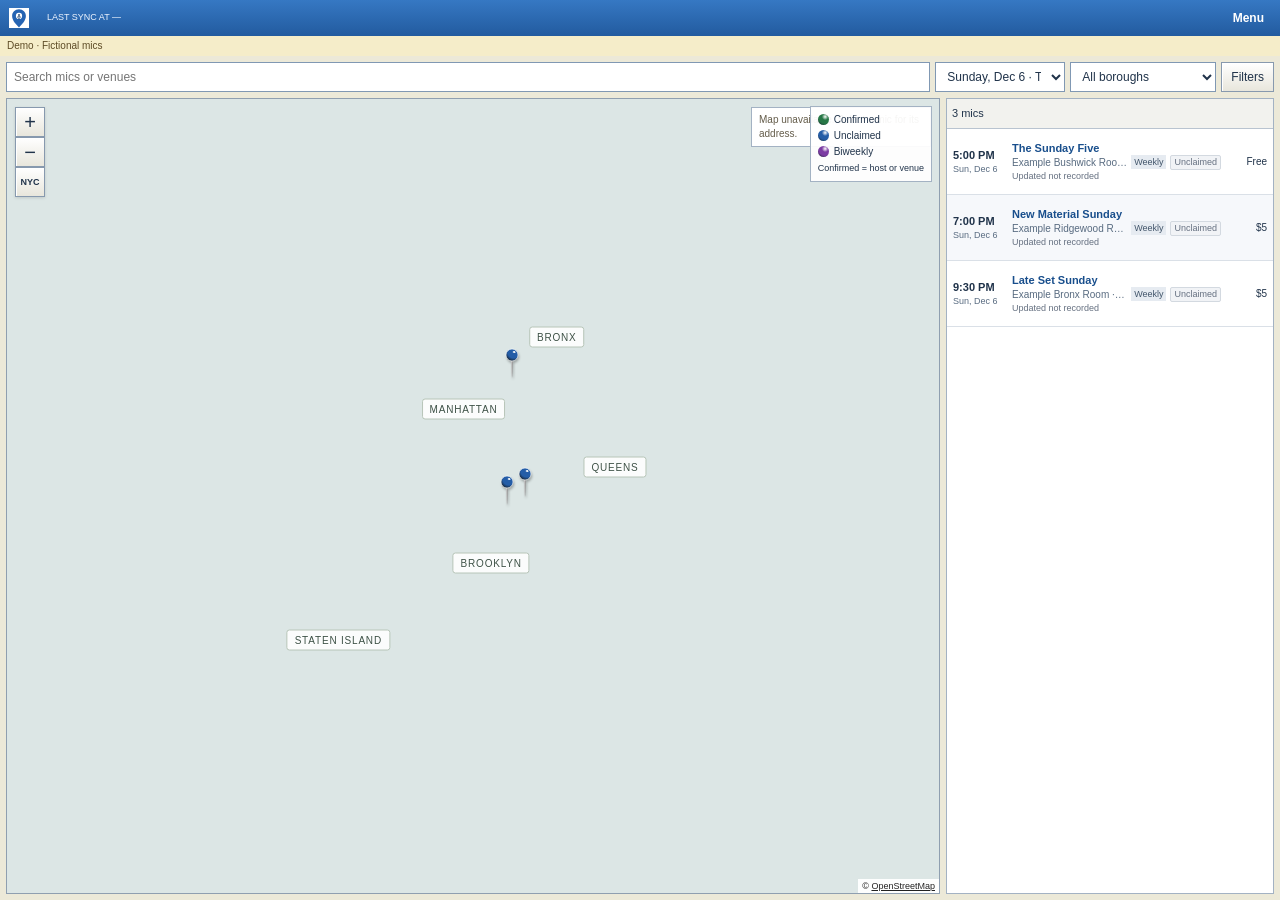
==== commit b8a86e84: "Add crawlable mic pages and sitemap, individual small pins, and transparent counter offset" ====
--- a/preview.html
+++ b/preview.html
@@ -230,6 +230,9 @@
 
 .map-legend{position:absolute;right:7px;top:7px;z-index:5;display:grid;gap:3px;padding:6px 7px;background:#fffffff0;border:1px solid #a3b2c3;color:#20334a;font:10px/1.3 Tahoma,Verdana,Arial,sans-serif;pointer-events:none}
 .map-legend>span{display:flex;align-items:center;gap:5px}.map-legend small{font-size:9px;margin-top:2px}.legend-dot{display:inline-block;width:11px;height:11px;border-radius:50%;background:radial-gradient(circle at 65% 25%,#fff 0%,var(--pin-color) 30%,var(--pin-color) 60%,#15202b 100%);flex:none}.legend-confirmed{--pin-color:#277746}.legend-unclaimed{--pin-color:#245da7}.legend-biweekly{--pin-color:#7c3ca3}.legend-mixed{--pin-color:#245da7;border:2px solid #a95bd0}
+
+/* Individual small-head pins retain a mobile-sized touch target. */
+.mic-pin{width:44px;height:44px}.mic-pin .pushpin-head{stroke-width:.6}
 </style>
   
   
@@ -258,7 +261,7 @@
           <div class="tile-plane"></div><div class="pin-plane"></div>
           <div class="map-controls"><button type="button" data-map="in" aria-label="Zoom in">+</button><button type="button" data-map="out" aria-label="Zoom out">−</button><button type="button" class="map-reset" data-action="map-reset" aria-label="Show all NYC" title="Show all NYC">NYC</button></div>
           <span class="map-offline" hidden>Map unavailable. Select a mic for its address.</span>
-          <div class="map-legend" aria-label="Map pin colors"><span><i class="legend-dot legend-confirmed" aria-hidden="true"></i>Confirmed</span><span><i class="legend-dot legend-unclaimed" aria-hidden="true"></i>Unclaimed</span><span><i class="legend-dot legend-biweekly" aria-hidden="true"></i>Biweekly</span><span><i class="legend-dot legend-mixed" aria-hidden="true"></i>Includes biweekly</span><small>Confirmed = host or venue</small></div>
+          <div class="map-legend" aria-label="Map pin colors"><span><i class="legend-dot legend-confirmed" aria-hidden="true"></i>Confirmed</span><span><i class="legend-dot legend-unclaimed" aria-hidden="true"></i>Unclaimed</span><span><i class="legend-dot legend-biweekly" aria-hidden="true"></i>Biweekly</span><small>Confirmed = host or venue</small></div>
           <div class="map-attribution">© <a href="https://www.openstreetmap.org/copyright" target="_blank" rel="noopener">OpenStreetMap</a></div>
           <div class="map-popup" hidden></div>
         </div>
@@ -400,18 +403,23 @@
     for(const [id,tile]of this.tiles)if(!keep.has(id)){tile.remove();this.tiles.delete(id);}
     this.pins.replaceChildren();
     if(this.zoom<=11)for(const [name,lat,lng]of [['Manhattan',40.795,-73.988],['Brooklyn',40.635,-73.95],['Queens',40.735,-73.78],['Bronx',40.87,-73.86],['Staten Island',40.555,-74.16]]){const [x,y]=this.project(lat,lng);const label=document.createElement('span');label.className='map-borough';label.textContent=name;label.style.left=`${x-left}px`;label.style.top=`${y-top}px`;this.pins.append(label);}
-    const groups=new Map();
-    for(const row of this.rows){if(!Number.isFinite(row.latitude)||!Number.isFinite(row.longitude))continue;const key=`${row.latitude}|${row.longitude}`;if(!groups.has(key))groups.set(key,[]);groups.get(key).push(row);}
-    const clusters=[];
-    for(const rows of groups.values()){
-      const row=rows[0],[px,py]=this.project(row.latitude,row.longitude),x=px-left,y=py-top;
-      if(x<-40||y<-40||x>w+40||y>h+40)continue;
-      const nearby=this.zoom<15&&clusters.find(c=>Math.abs(c.x-x)<42&&Math.abs(c.y-y)<44);
-      if(nearby){const total=nearby.rows.length+rows.length;nearby.x=(nearby.x*nearby.rows.length+x*rows.length)/total;nearby.y=(nearby.y*nearby.rows.length+y*rows.length)/total;nearby.rows.push(...rows);nearby.grouped=true;}
-      else clusters.push({x,y,rows:[...rows]});
-    }
-    for(const {x,y,rows,grouped=false} of clusters){
-      const button=document.createElement('button');button.type='button';button.className='mic-pin'+(grouped?' mic-cluster':'');button.classList.toggle('confirmed-pin',rows.every(r=>r.claimed||r.venue_confirmed));button.classList.toggle('biweekly-pin',rows.every(r=>typeof isBiweekly==='function'&&isBiweekly(r)));button.classList.toggle('mixed-biweekly-pin',rows.some(r=>typeof isBiweekly==='function'&&isBiweekly(r))&&!rows.every(r=>typeof isBiweekly==='function'&&isBiweekly(r)));button.dataset.count=rows.length;const pinId='pushpin-'+(++micPinSequence);button.innerHTML=`<svg viewBox="0 0 44 48" aria-hidden="true" focusable="false"><defs><linearGradient id="${pinId}-steel"><stop stop-color="#666"/><stop offset=".4" stop-color="#f4f4f4"/><stop offset=".7" stop-color="#aaa"/><stop offset="1" stop-color="#555"/></linearGradient><radialGradient id="${pinId}-head" cx="65%" cy="25%" r="80%"><stop stop-color="#fff"/><stop offset=".16" stop-color="currentColor"/><stop offset=".63" stop-color="currentColor"/><stop offset="1" stop-color="#15202b"/></radialGradient></defs><path d="M20.5 23H23.5L23 41Q22.8 46 22 48Q21.2 46 21 41Z" fill="url(#${pinId}-steel)"/><circle class="pushpin-head" cx="22" cy="14" r="12" style="fill:url(#${pinId}-head)"/><ellipse class="pushpin-glint" cx="27" cy="7" rx="2.3" ry="1.5" transform="rotate(35 27 7)"/>${rows.length>1?`<text x="22" y="15" dy=".35em" text-anchor="middle" font-size="${rows.length>99?9:11}">${rows.length}</text>`:''}</svg>`;button.style.left=`${x}px`;button.style.top=`${y}px`;button.setAttribute('aria-label',grouped?`Zoom into ${rows.length} nearby mics`:`${rows.length} mic${rows.length===1?'':'s'} at ${rows[0].venue}`);button.title=(grouped?'Nearby venues — click to zoom':rows[0].venue)+' · '+(button.classList.contains('biweekly-pin')?'Purple: biweekly':button.classList.contains('confirmed-pin')?'Green: host claimed or venue confirmed':'Blue: includes unclaimed mics')+(button.classList.contains('mixed-biweekly-pin')?' · Purple ring: includes biweekly mics':'');button.addEventListener('click',()=>{if(grouped){this.center=this.unproject(x+left,y+top);this.zoom=Math.min(19,this.zoom+2);this.hide();this.draw();}else this.show(rows,x,y);});this.pins.append(button);
+    // One marker per mic. Never average or offset its supplied coordinates.
+    for(const row of this.rows){
+      if(!Number.isFinite(row.latitude)||!Number.isFinite(row.longitude))continue;
+      const [px,py]=this.project(row.latitude,row.longitude),x=px-left,y=py-top;
+      if(x<-44||y<-44||x>w+44||y>h+44)continue;
+      const button=document.createElement('button');button.type='button';button.className='mic-pin';
+      button.classList.toggle('confirmed-pin',!!(row.claimed||row.venue_confirmed));
+      button.classList.toggle('biweekly-pin',typeof isBiweekly==='function'&&isBiweekly(row));
+      button.dataset.micId=row.id;
+      const pinId='pushpin-'+(++micPinSequence);
+      button.innerHTML=`<svg viewBox="0 0 44 44" aria-hidden="true" focusable="false"><defs><linearGradient id="${pinId}-steel"><stop stop-color="#666"/><stop offset=".4" stop-color="#f4f4f4"/><stop offset=".7" stop-color="#aaa"/><stop offset="1" stop-color="#555"/></linearGradient><radialGradient id="${pinId}-head" cx="65%" cy="25%" r="80%"><stop stop-color="#fff"/><stop offset=".16" stop-color="currentColor"/><stop offset=".63" stop-color="currentColor"/><stop offset="1" stop-color="#15202b"/></radialGradient></defs><path d="M21 26H23L22.6 39Q22.4 43 22 44Q21.6 43 21.4 39Z" fill="url(#${pinId}-steel)"/><circle class="pushpin-head" cx="22" cy="21" r="6" style="fill:url(#${pinId}-head)"/><ellipse class="pushpin-glint" cx="24.5" cy="18" rx="1.1" ry=".8" transform="rotate(35 24.5 18)"/></svg>`;
+      button.style.left=`${x}px`;button.style.top=`${y}px`;
+      const status=button.classList.contains('biweekly-pin')?'Biweekly':row.claimed?'Host claimed':row.venue_confirmed?'Venue confirmed':'Unclaimed';
+      button.setAttribute('aria-label',`${row.name} at ${row.venue} · ${status}`);
+      button.title=`${row.name} · ${row.venue} · ${status}`;
+      button.addEventListener('click',()=>this.onSelect(row.id));
+      this.pins.append(button);
     }
   }
   show(rows,x,y,page=0){
@@ -613,7 +621,7 @@
 }
 function filtersDialog(){
   const option=(v,t,current)=>`<option value="${v}" ${current===v?'selected':''}>${t}</option>`;
-  modal('Filters',`<div class="filter-options"><label>Entry fee<select id="cost">${[['all','Any price'],['free','Free'],['5','$5 or less'],['10','$10 or less']].map(([v,t])=>option(v,t,state.cost)).join('')}</select></label><label>Sort<select id="sort">${[['time','Date & time'],['price','Lowest fee'],['name','Mic name']].map(([v,t])=>option(v,t,state.sort)).join('')}</select></label><label>Host status<select id="claim-filter">${[['all','All mics'],['claimed','Host claimed'],['venue','Venue confirmed'],['unclaimed','Unclaimed (including venue confirmed)']].map(([v,t])=>option(v,t,state.claimStatus)).join('')}</select></label><label>Biweekly mics<select id="biweekly-filter">${option('all','Show all',state.hideOffWeek?'current':'all')}${option('current','Hide mics off this week',state.hideOffWeek?'current':'all')}</select><small>Pin colors: green = confirmed; blue = unclaimed; purple = biweekly. A purple ring means mixed schedules. Unconfirmed dates stay visible.</small></label><label>Start time from<input id="time-from" type="time" value="${esc(state.timeFrom)}"></label><label>Start time until<input id="time-to" type="time" value="${esc(state.timeTo)}"></label></div>`,button('Reset','reset')+button('Done','close','','primary'));
+  modal('Filters',`<div class="filter-options"><label>Entry fee<select id="cost">${[['all','Any price'],['free','Free'],['5','$5 or less'],['10','$10 or less']].map(([v,t])=>option(v,t,state.cost)).join('')}</select></label><label>Sort<select id="sort">${[['time','Date & time'],['price','Lowest fee'],['name','Mic name']].map(([v,t])=>option(v,t,state.sort)).join('')}</select></label><label>Host status<select id="claim-filter">${[['all','All mics'],['claimed','Host claimed'],['venue','Venue confirmed'],['unclaimed','Unclaimed (including venue confirmed)']].map(([v,t])=>option(v,t,state.claimStatus)).join('')}</select></label><label>Biweekly mics<select id="biweekly-filter">${option('all','Show all',state.hideOffWeek?'current':'all')}${option('current','Hide mics off this week',state.hideOffWeek?'current':'all')}</select><small>Pin colors: green = confirmed; blue = unclaimed; purple = biweekly. Unconfirmed dates stay visible.</small></label><label>Start time from<input id="time-from" type="time" value="${esc(state.timeFrom)}"></label><label>Start time until<input id="time-to" type="time" value="${esc(state.timeTo)}"></label></div>`,button('Reset','reset')+button('Done','close','','primary'));
 }
 function findMic(id){return state.data.listings.find(r=>r.id===id)||state.community?.listings?.find(r=>r.id===id)||state.owner?.listings?.find(r=>r.id===id);}
 function details(id,tab='mic',page=0){
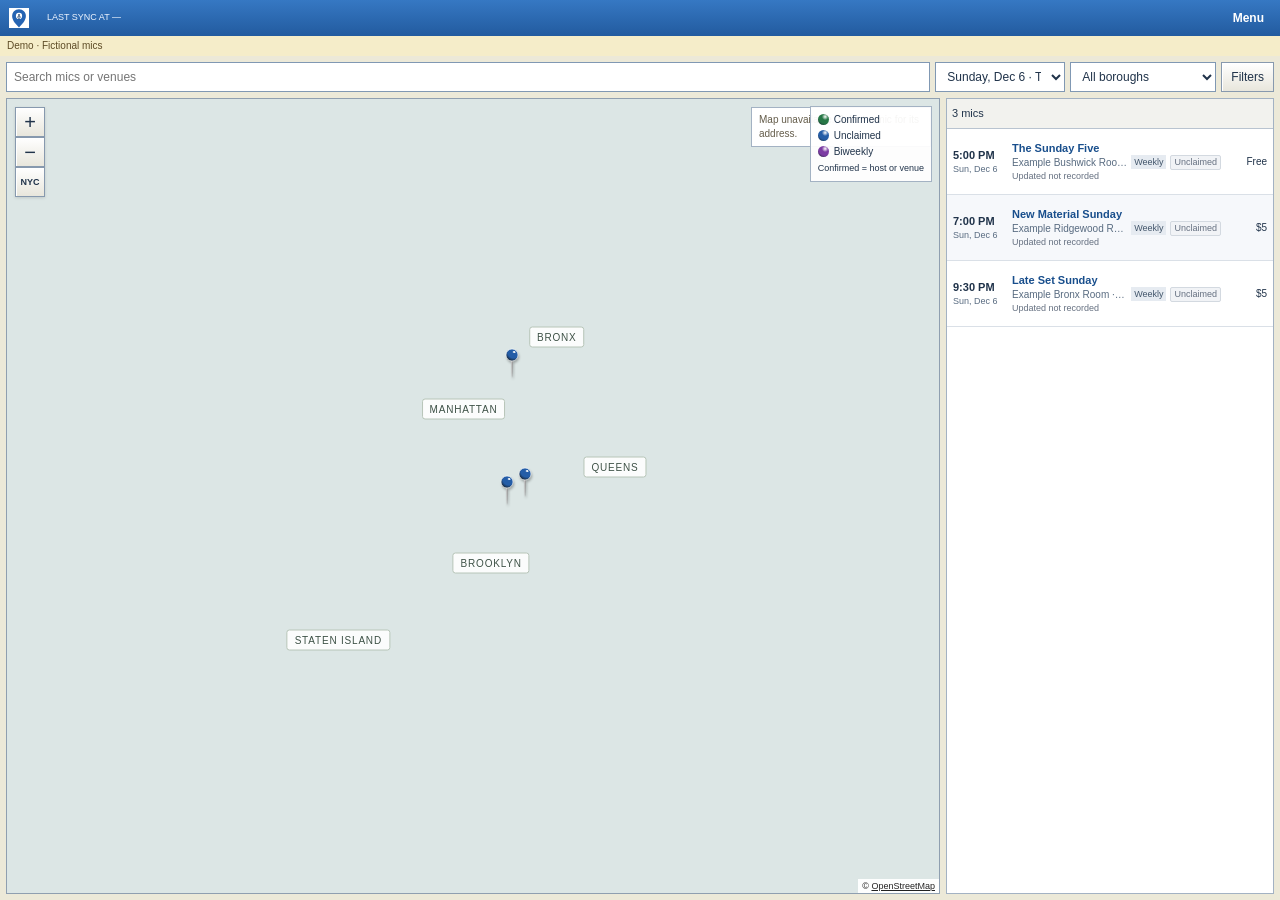
==== commit 093fee5b: "Prepare reviewed screenshot mic import and preserve non-weekly schedule uncertainty" ====
--- a/preview.html
+++ b/preview.html
@@ -4,13 +4,16 @@
   <meta charset="utf-8">
   <meta name="viewport" content="width=device-width, initial-scale=1">
   <meta name="theme-color" content="#245da7">
-  <meta name="description" content="Find NYC stand up comedy open mics by day, time, and borough. Browse the map, venue details, host links, and listing updates.">
+  <meta name="description" content="Find New York City stand-up comedy open mics by date, weekday, time and borough. Browse venue locations, host and venue confirmation, and listing updates.">
   <link rel="canonical" href="https://nycopenmicmasterlist.com/">
-  <meta property="og:title" content="NYC Open Mic Master List">
-  <meta property="og:description" content="Find NYC comedy open mics by day, time, and borough. Map, host details, and visible updates.">
+  <meta property="og:title" content="NYC Comedy Open Mics | NYC Open Mic Master List">
+  <meta property="og:description" content="Find New York City stand-up comedy open mics by date, weekday, time and borough. Map, venue details and listing updates.">
   <meta property="og:type" content="website">
   <meta property="og:url" content="https://nycopenmicmasterlist.com/">
-  <title>NYC Open Mic Master List</title>
+  <meta name="robots" content="index,follow,max-image-preview:large">
+  <meta name="twitter:card" content="summary">
+  <script type="application/ld+json">{"@context":"https://schema.org","@type":"WebSite","@id":"https://nycopenmicmasterlist.com/#website","name":"NYC Open Mic Master List","url":"https://nycopenmicmasterlist.com/","description":"Find New York City stand-up comedy open mics by date, time and borough.","inLanguage":"en-US","about":{"@type":"Thing","name":"New York City stand-up comedy open mics"}}</script>
+  <title>NYC Comedy Open Mics | NYC Open Mic Master List</title>
   <link rel="icon" href="data:image/svg+xml,%3Csvg%20xmlns%3D%22http%3A//www.w3.org/2000/svg%22%20viewBox%3D%220%200%20128%20128%22%3E%0A%3Ctitle%3ENYC%20Open%20Mic%20Master%20List%20map%20pin%20and%20microphone%3C/title%3E%0A%3Cpath%20fill%3D%22%232564B3%22%20d%3D%22M64%208C38%208%2020%2027%2020%2051c0%2030%2027%2055%2044%2073%2017-18%2044-43%2044-73C108%2027%2090%208%2064%208Z%22/%3E%0A%3Ccircle%20fill%3D%22%23FFFFFF%22%20cx%3D%2264%22%20cy%3D%2251%22%20r%3D%2220%22/%3E%0A%3Cpath%20fill%3D%22%23163A66%22%20d%3D%22M60%2038h8v20h-8zM53%2054h4c0%205%203%208%207%208s7-3%207-8h4c0%207-4%2012-9%2013v6h-4v-6c-5-1-9-6-9-13Z%22/%3E%0A%3C/svg%3E%0A" type="image/svg+xml">
   <style>:root{--paper:#f6f5ef;--white:#fffefa;--ink:#232620;--muted:#686d62;--line:#dedfd6;--red:#b93529;--light-red:#f2e7df;--green:#3d6850;--radius:9px;--sans:Arial,Helvetica,sans-serif;--mono:'Courier New',monospace}
 *{box-sizing:border-box}html{scroll-behavior:smooth;scroll-padding-top:25px}body{margin:0;background:var(--paper);color:var(--ink);font-family:var(--sans);font-size:14px;-webkit-font-smoothing:antialiased}button,input,select,textarea{font:inherit}button,a,input,select,textarea{-webkit-tap-highlight-color:transparent}button,a{touch-action:manipulation}button{cursor:pointer}a{color:inherit;text-decoration:none}button:disabled{opacity:.5;cursor:not-allowed}button{color:inherit}input,select,textarea{color:var(--ink);max-width:100%}button:focus-visible,a:focus-visible,input:focus-visible,select:focus-visible,textarea:focus-visible{outline:3px solid #b93529;outline-offset:4px}input,textarea,select{border:1px solid var(--line);border-radius:6px;background:var(--white);padding:12px;width:100%}input[type=checkbox]{width:17px;height:17px;accent-color:var(--red)}input[type=file]{padding:16px;border-style:dashed}select{cursor:pointer}p{line-height:1.65;margin:0}h1,h2,h3,h4{margin:0}h2{font-size:31px;letter-spacing:-1px;font-weight:750}h3{font-size:16px}em{font-style:normal}small{font-size:12px}.wrap{max-width:1232px;width:calc(100% - 88px);margin:0 auto}.preview-banner{background:#ebe4c9;color:#5d4b26;text-align:center;padding:10px 20px;font-size:12px;font-weight:600;line-height:1.5}.preview-banner button{background:none;border:0;text-decoration:underline;margin-left:12px;font-weight:700;color:inherit}.topbar{background:var(--ink);color:var(--paper)}.nav-inner{max-width:1232px;width:calc(100% - 88px);margin:auto;display:flex;align-items:center;justify-content:space-between;min-height:90px;gap:30px}.wordmark{display:flex;align-items:center;gap:12px;font-size:26px;letter-spacing:-1px;font-weight:900;line-height:1}.brand-icon{display:grid;place-items:center;background:var(--red);color:var(--paper);width:40px;height:42px;font-size:32px;line-height:1}.brand-sub{display:block;font-family:var(--mono);font-size:9px;letter-spacing:2.6px;line-height:2.2}.topbar nav{display:flex;align-items:center;gap:30px;margin-left:auto;margin-right:auto}.nav-link{background:none;color:#c3c5bc;border:0;padding:33px 0;font-size:12px;font-weight:600;white-space:nowrap;position:relative}.nav-link.active{color:var(--white)}.nav-link.active:after{position:absolute;bottom:0;left:0;right:0;content:'';height:3px;background:var(--red)}.nav-link:hover{color:white}#saved-count{font-size:10px;background:#3c3f39;padding:2px 5px;border-radius:3px;margin-left:4px}.tiny-lock{margin-left:7px}.edition{font:10px/1.6 var(--mono);letter-spacing:1.2px;color:#b4b7ad}
@@ -501,6 +504,8 @@
   if((row.excluded_dates||[]).includes(date))return false;
   const generatedDate=generatedSourceDate(row);
   if(row.date&&!generatedDate)return row.date===date;
+  // A non-weekly listing without confirmed dates is discoverable by weekday, not a dated occurrence.
+  if(row.frequency==='non-weekly')return false;
   if(!Number.isInteger(row.weekday)||row.weekday!==weekday(date))return false;
   if(isBiweekly(row)&&row.recurrence_anchor){const diff=Math.round((new Date(date+'T12:00:00Z')-new Date(row.recurrence_anchor+'T12:00:00Z'))/86400000);return diff>=0&&diff%14===0;}
   // Unknown alternate-week anchors stay visible rather than silently dropping a mic.
@@ -512,7 +517,7 @@
   const year=month.getUTCFullYear(),m=month.getUTCMonth(),count=new Date(Date.UTC(year,m+1,0)).getUTCDate(),start=(month.getUTCDay()+6)%7;
   let cells=DAYS.map(d=>`<span class="calendar-weekday">${d.slice(0,3)}</span>`).join('')+'<span></span>'.repeat(start);
   for(let day=1;day<=count;day++){const date=`${year}-${String(m+1).padStart(2,'0')}-${String(day).padStart(2,'0')}`;cells+=`<button class="calendar-day ${date===state.date?'selected':''}" data-action="calendar-date" data-id="${date}" aria-label="View mics for ${date}" ${date===nyToday()?'aria-current="date"':''}>${day}</button>`;}
-  modal('Calendar',`<div class="calendar-heading">${button('←','calendar-prev')}<strong>${month.toLocaleDateString('en-US',{month:'long',year:'numeric',timeZone:'UTC'})}</strong>${button('→','calendar-next')}</div><div class="calendar-grid">${cells}</div><p class="form-helper">Choose a date to view mics. Biweekly mics with unconfirmed dates remain visible; check their details.</p>`,button('Today','calendar-date',nyToday())+button('All dates','calendar-clear'));
+  modal('Calendar',`<div class="calendar-heading">${button('←','calendar-prev')}<strong>${month.toLocaleDateString('en-US',{month:'long',year:'numeric',timeZone:'UTC'})}</strong>${button('→','calendar-next')}</div><div class="calendar-grid">${cells}</div><p class="form-helper">Choose a date to view mics. Biweekly mics with unconfirmed dates remain visible; check their details. Non-weekly mics without dates are available under All dates or a weekday.</p>`,button('Today','calendar-date',nyToday())+button('All dates','calendar-clear'));
 }
 
 function occurs(row){
@@ -523,6 +528,7 @@
   return dated?weekday(row.date)===Number(state.day):row.weekday===Number(state.day);
 }
 function nextDate(row){
+  if(row.frequency==='non-weekly'&&(!row.date||generatedSourceDate(row)))return '9999-12-31';
   if(state.date)return state.date;
   if(row.date&&!generatedSourceDate(row))return row.date;
   if(!Number.isInteger(row.weekday))return '9999-12-31';
@@ -533,7 +539,12 @@
 }
 const claimLabel=r=>r.claimed?'Host claimed':r.venue_confirmed?'Venue confirmed':'Unclaimed';
 const claimBadge=r=>`<span class="claim-status ${r.claimed||r.venue_confirmed?'is-claimed':''}" title="${r.claimed?'An approved mic owner can update this listing.':r.venue_confirmed?'Listed on an official venue website. A host can still claim this mic.':'No approved host has claimed this mic.'}">${claimLabel(r)}</span>`;
-function scheduleLabel(r){if(r.frequency==='one-time')return 'Pop-up mic (not recurring)';if(isBiweekly(r))return 'Biweekly';if(r.frequency==='weekly'||generatedSourceDate(r)||/\b(?:weekly|every week)\b/i.test(r.notes||'')||(!r.date&&Number.isInteger(r.weekday)))return 'Weekly';return 'Schedule unconfirmed';}
+function scheduleLabel(r){if(r.frequency==='non-weekly')return 'Non-weekly · check schedule';if(r.frequency==='one-time')return 'Pop-up mic (not recurring)';if(isBiweekly(r))return 'Biweekly';if(r.frequency==='weekly'||generatedSourceDate(r)||/\b(?:weekly|every week)\b/i.test(r.notes||'')||(!r.date&&Number.isInteger(r.weekday)))return 'Weekly';return 'Schedule unconfirmed';}
+const datesUnconfirmed=r=>(r.frequency==='non-weekly'||(isBiweekly(r)&&!r.recurrence_anchor))&&(!r.date||generatedSourceDate(r));
+function scheduleDay(r,long=false){
+  if(datesUnconfirmed(r))return long?(DAYS[r.weekday]||'Day not listed')+' · dates unconfirmed':'Dates unconfirmed';
+  return new Date(nextDate(r)+'T12:00:00Z').toLocaleDateString('en-US',{weekday:long?'long':'short',month:'short',day:'numeric',timeZone:'UTC'});
+}
 const scheduleBadge=r=>`<span class="${isBiweekly(r)?'biweekly-badge':'schedule-badge'}">${scheduleLabel(r)}</span>`;
 const micTitle=r=>r.name;
 const updatedAt=r=>Math.max(r.updated_at||0,r.curated_at||0);
@@ -563,7 +574,7 @@
   return null;
 }
 function recurrenceFields(r){
-  return '<div class="form-row">'+selectField('Schedule','frequency',[['weekly','Weekly'],['biweekly','Biweekly (every other week)'],['one-time','Pop-up mic (not recurring)']],r.frequency||(isBiweekly(r)?'biweekly':r.date&&!generatedSourceDate(r)?'one-time':'weekly'))+field('Confirmed biweekly date','recurrence_anchor',r.recurrence_anchor||'','date',false,'A date this mic runs, to establish alternate weeks.')+'</div>';
+  return '<div class="form-row">'+selectField('Schedule','frequency',[['weekly','Weekly'],['biweekly','Biweekly (every other week)'],['non-weekly','Non-weekly · check schedule'],['one-time','Pop-up mic (not recurring)']],r.frequency||(isBiweekly(r)?'biweekly':r.date&&!generatedSourceDate(r)?'one-time':'weekly'))+field('Confirmed biweekly date','recurrence_anchor',r.recurrence_anchor||'','date',false,'A date this mic runs, to establish alternate weeks.')+'</div>';
 }
 function syncScheduleForm(form,changed=false){
   if(!form)return;const frequency=$('[name=frequency]',form)?.value;if(!frequency)return;
@@ -617,7 +628,7 @@
   const cost=r.cost===0?'Free':r.cost!=null?`$${r.cost}`:r.cost_text?'See fee':'—';
   const located=r.status==='scheduled'&&Number.isFinite(r.latitude)&&Number.isFinite(r.longitude);
   const title=micTitle(r),venue=`${r.venue} · ${r.borough}`;
-  return `<article class="mic-card ${isBiweekly(r)?'biweekly-mic':''}" data-mic="${esc(r.id)}"><div class="card-main"><div class="mic-time"><strong>${esc(timeText(r.start_time))}</strong><span class="mic-day">${r.status!=='scheduled'?esc(r.status):esc(isBiweekly(r)&&!r.date&&!r.recurrence_anchor?'Dates unconfirmed':new Date(nextDate(r)+'T12:00:00Z').toLocaleDateString('en-US',{weekday:'short',month:'short',day:'numeric',timeZone:'UTC'}))}</span></div><div class="mic-info"><div class="mic-heading"><button class="mic-title" title="${esc(title)}" data-action="details" data-id="${esc(r.id)}">${esc(title)}</button></div><div class="mic-meta">${located?`<button class="venue-line" title="${esc(venue)}" data-action="locate" data-id="${esc(r.id)}" aria-label="Show ${esc(venue)} on map">${esc(venue)}</button>`:`<div class="venue-line" title="${esc(venue)}">${esc(venue)}</div>`}${scheduleBadge(r)}${claimBadge(r)}</div><small class="row-updated" title="${updatedAt(r)?esc(new Date(updatedAt(r)*1000).toLocaleString()):'Not recorded'}">Updated ${esc(updatedText(r))}</small></div><div class="mic-cost" title="${esc(r.cost_text||'Entry fee not listed')}" aria-label="Entry fee: ${esc(r.cost_text||cost)}">${cost}</div></div></article>`;
+  return `<article class="mic-card ${isBiweekly(r)?'biweekly-mic':''}" data-mic="${esc(r.id)}"><div class="card-main"><div class="mic-time"><strong>${esc(timeText(r.start_time))}</strong><span class="mic-day">${r.status!=='scheduled'?esc(r.status):esc(scheduleDay(r))}</span></div><div class="mic-info"><div class="mic-heading"><button class="mic-title" title="${esc(title)}" data-action="details" data-id="${esc(r.id)}">${esc(title)}</button></div><div class="mic-meta">${located?`<button class="venue-line" title="${esc(venue)}" data-action="locate" data-id="${esc(r.id)}" aria-label="Show ${esc(venue)} on map">${esc(venue)}</button>`:`<div class="venue-line" title="${esc(venue)}">${esc(venue)}</div>`}${scheduleBadge(r)}${claimBadge(r)}</div><small class="row-updated" title="${updatedAt(r)?esc(new Date(updatedAt(r)*1000).toLocaleString()):'Not recorded'}">Updated ${esc(updatedText(r))}</small></div><div class="mic-cost" title="${esc(r.cost_text||'Entry fee not listed')}" aria-label="Entry fee: ${esc(r.cost_text||cost)}">${cost}</div></div></article>`;
 }
 function filtersDialog(){
   const option=(v,t,current)=>`<option value="${v}" ${current===v?'selected':''}>${t}</option>`;
@@ -630,7 +641,7 @@
   const tabs=['mic','hosts','notes','sources','link'].map(t=>`<button class="compact-button ${tab===t?'active':''}" data-action="detail-tab" data-id="${esc(id)}" data-tab="${t}" aria-pressed="${tab===t}">${t[0].toUpperCase()+t.slice(1)}</button>`).join('');
   let body='';
   if(tab==='mic'){
-    body=`<p class="detail-location">${esc(r.venue)} · ${esc(r.borough)}<br>${esc(r.address||'Address not listed')}</p><div class="detail-grid">${item('REPEATS',scheduleLabel(r)+(isBiweekly(r)?' · '+(biweeklyThisWeek(r)===null?'dates unconfirmed':biweeklyThisWeek(r)?'on this week':'off this week'):''))}${item('WHEN',`${isBiweekly(r)&&!r.date&&!r.recurrence_anchor?DAYS[r.weekday]+' · dates unconfirmed':new Date(nextDate(r)+'T12:00:00Z').toLocaleDateString('en-US',{weekday:'long',month:'short',day:'numeric',timeZone:'UTC'})} · ${timeText(r.start_time)}`)}${item('SIGNUP',timeText(r.signup_time))}${item('ENTRY FEE',r.cost_text||'Not listed')}${item('STAGE TIME',r.set_minutes?`${r.set_minutes} minutes`:'Not listed')}${item('STATUS',r.status+' · '+claimLabel(r))}</div><div class="detail-actions">${r.signup_url?external(r.signup_url,/^https?:\/\/(www\.)?(badslava\.com|comediq\.us)\//i.test(r.signup_url)?'Source details':'Signup','button primary'):''}${r.address?external('https://www.google.com/maps/search/?api=1&query='+encodeURIComponent(r.address+', '+r.borough+', NY'),'Directions','button quiet'):''}</div>`;
+    body=`<p class="detail-location">${esc(r.venue)} · ${esc(r.borough)}<br>${esc(r.address||'Address not listed')}</p><div class="detail-grid">${item('REPEATS',scheduleLabel(r)+(isBiweekly(r)?' · '+(biweeklyThisWeek(r)===null?'dates unconfirmed':biweeklyThisWeek(r)?'on this week':'off this week'):''))}${item('WHEN',`${scheduleDay(r,true)} · ${timeText(r.start_time)}`)}${item('SIGNUP',timeText(r.signup_time))}${item('ENTRY FEE',r.cost_text||'Not listed')}${item('STAGE TIME',r.set_minutes?`${r.set_minutes} minutes`:'Not listed')}${item('STATUS',r.status+' · '+claimLabel(r))}</div><div class="detail-actions">${r.signup_url?external(r.signup_url,/^https?:\/\/(www\.)?(badslava\.com|comediq\.us)\//i.test(r.signup_url)?'Source details':'Signup','button primary'):''}${r.address?external('https://www.google.com/maps/search/?api=1&query='+encodeURIComponent(r.address+', '+r.borough+', NY'),'Directions','button quiet'):''}</div>`;
   }else if(tab==='hosts'){
     const links=String(r.host_socials||'').split(/\s+/).filter(Boolean);
     body=`<p>${esc(r.host_names||'Host not listed')}</p><div class="host-links">${links.map(u=>external(u,new URL(safeUrl(u)||'https://example.com').hostname.replace('www.',''),'button quiet')).join('')}</div><p class="form-helper">${r.claimed?'An approved host can update these details.':'Host details are from the source unless a host claims this mic.'}</p>`;
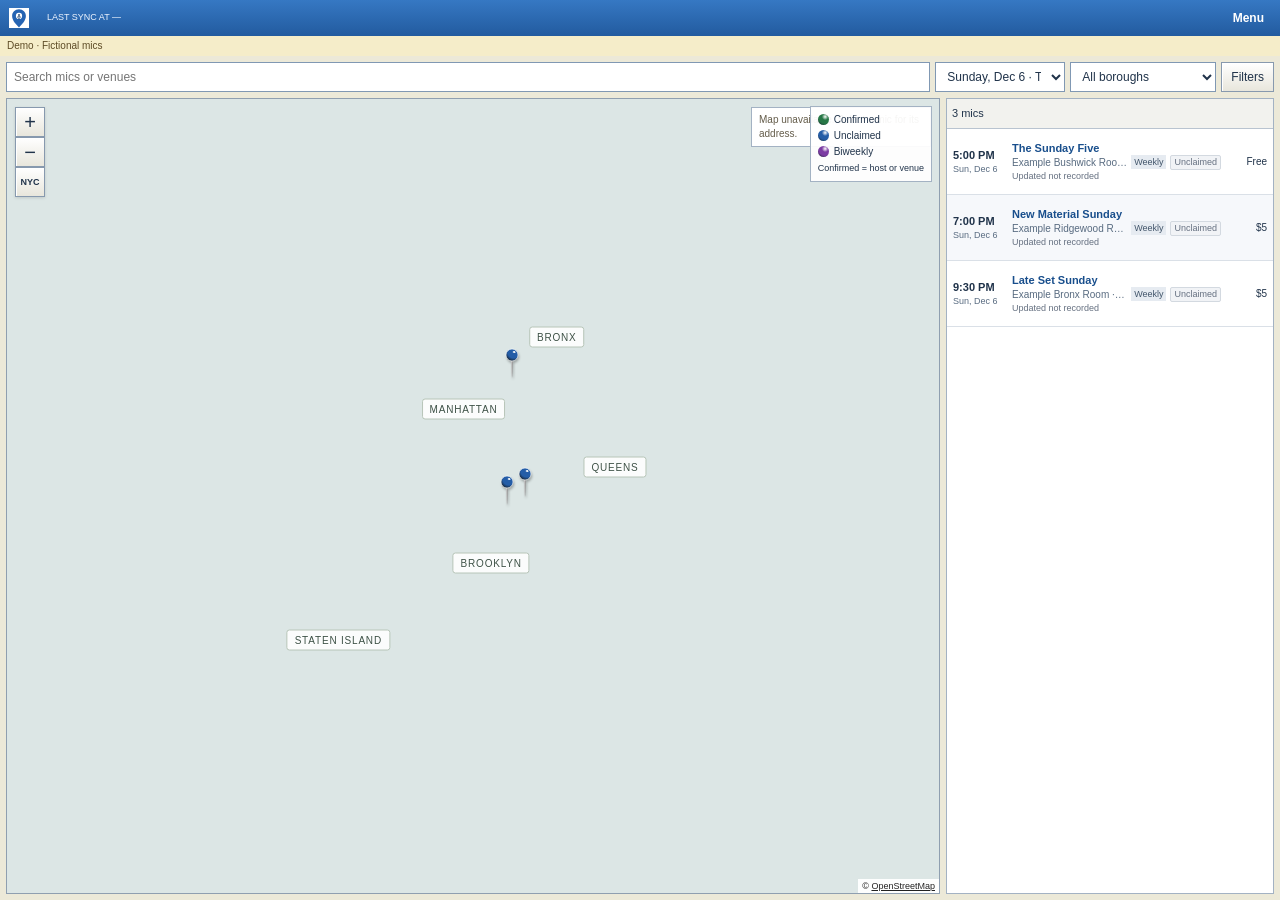
==== commit dad64c15: "Fix imported mic weekday searches and record verified venue corrections" ====
--- a/preview.html
+++ b/preview.html
@@ -499,6 +499,8 @@
 }
 const validDate=d=>typeof d==='string'&&/^\d{4}-\d{2}-\d{2}$/.test(d)&&!Number.isNaN(Date.parse(d+'T12:00:00Z'))&&new Date(d+'T12:00:00Z').toISOString().slice(0,10)===d;
 const generatedSourceDate=row=>row.frequency!=='one-time'&&(row.sources||[]).some(s=>s.url==='https://comediq.us/mics.json')&&!row.overridden_fields?.includes('date');
+// Comediq supplies generated dates but imported dated rows can have no weekday.
+const recurrenceDay=row=>Number.isInteger(row.weekday)&&row.weekday>=0&&row.weekday<7?row.weekday:generatedSourceDate(row)&&validDate(row.date)?weekday(row.date):null;
 function occursOnDate(row,date){
   if(!validDate(date))return false;
   if((row.excluded_dates||[]).includes(date))return false;
@@ -506,7 +508,7 @@
   if(row.date&&!generatedDate)return row.date===date;
   // A non-weekly listing without confirmed dates is discoverable by weekday, not a dated occurrence.
   if(row.frequency==='non-weekly')return false;
-  if(!Number.isInteger(row.weekday)||row.weekday!==weekday(date))return false;
+  if(recurrenceDay(row)!==weekday(date))return false;
   if(isBiweekly(row)&&row.recurrence_anchor){const diff=Math.round((new Date(date+'T12:00:00Z')-new Date(row.recurrence_anchor+'T12:00:00Z'))/86400000);return diff>=0&&diff%14===0;}
   // Unknown alternate-week anchors stay visible rather than silently dropping a mic.
   return true;
@@ -525,15 +527,16 @@
   const dated=row.date&&!generatedSourceDate(row);
   if(dated&&row.date<nyToday())return false;
   if(state.day==='all')return true;
-  return dated?weekday(row.date)===Number(state.day):row.weekday===Number(state.day);
+  return dated?weekday(row.date)===Number(state.day):recurrenceDay(row)===Number(state.day);
 }
 function nextDate(row){
   if(row.frequency==='non-weekly'&&(!row.date||generatedSourceDate(row)))return '9999-12-31';
   if(state.date)return state.date;
   if(row.date&&!generatedSourceDate(row))return row.date;
-  if(!Number.isInteger(row.weekday))return '9999-12-31';
+  const day=recurrenceDay(row);
+  if(day===null)return '9999-12-31';
   const today=nyToday(),d=new Date(today+'T12:00:00Z');
-  d.setUTCDate(d.getUTCDate()+(Number(row.weekday)-weekday(today)+7)%7);
+  d.setUTCDate(d.getUTCDate()+(day-weekday(today)+7)%7);
   for(let i=0;i<53;i++){const date=d.toISOString().slice(0,10);if(occursOnDate(row,date))return date;d.setUTCDate(d.getUTCDate()+7);}
   return '9999-12-31';
 }
@@ -542,7 +545,7 @@
 function scheduleLabel(r){if(r.frequency==='non-weekly')return 'Non-weekly · check schedule';if(r.frequency==='one-time')return 'Pop-up mic (not recurring)';if(isBiweekly(r))return 'Biweekly';if(r.frequency==='weekly'||generatedSourceDate(r)||/\b(?:weekly|every week)\b/i.test(r.notes||'')||(!r.date&&Number.isInteger(r.weekday)))return 'Weekly';return 'Schedule unconfirmed';}
 const datesUnconfirmed=r=>(r.frequency==='non-weekly'||(isBiweekly(r)&&!r.recurrence_anchor))&&(!r.date||generatedSourceDate(r));
 function scheduleDay(r,long=false){
-  if(datesUnconfirmed(r))return long?(DAYS[r.weekday]||'Day not listed')+' · dates unconfirmed':'Dates unconfirmed';
+  if(datesUnconfirmed(r))return long?(DAYS[recurrenceDay(r)]||'Day not listed')+' · dates unconfirmed':'Dates unconfirmed';
   return new Date(nextDate(r)+'T12:00:00Z').toLocaleDateString('en-US',{weekday:long?'long':'short',month:'short',day:'numeric',timeZone:'UTC'});
 }
 const scheduleBadge=r=>`<span class="${isBiweekly(r)?'biweekly-badge':'schedule-badge'}">${scheduleLabel(r)}</span>`;
@@ -588,7 +591,7 @@
   if(state.claimStatus==='venue'&&!r.venue_confirmed)return false;if(state.claimStatus==='claimed'&&!r.claimed)return false;if(state.claimStatus==='unclaimed'&&r.claimed)return false;
   if(!occurs(r))return false;if(state.borough!=='all'&&r.borough!==state.borough)return false;
   if(!withinTime(r.start_time,state.timeFrom,state.timeTo))return false;
-  if(state.search&&!`${r.name} ${r.venue} ${r.address} ${r.borough} ${r.neighborhood} ${DAYS[r.weekday]||''} ${r.date||''} ${r.date?dateText(r.date):''}`.toLowerCase().includes(state.search))return false;
+  if(state.search&&!`${r.name} ${r.venue} ${r.address} ${r.borough} ${r.neighborhood} ${DAYS[recurrenceDay(r)]||''} ${r.date||''} ${r.date?dateText(r.date):''}`.toLowerCase().includes(state.search))return false;
   if(state.cost==='free'&&r.cost!==0)return false;if(['5','10'].includes(state.cost)&&(r.cost===null||r.cost>Number(state.cost)))return false;
   if(state.signup!=='all'&&!String(r.signup_method).toLowerCase().includes(state.signup))return false;return true;
 }).sort((a,b)=>state.sort==='name'?micTitle(a).localeCompare(micTitle(b)):state.sort==='price'?(a.cost??999)-(b.cost??999):(nextDate(a)+a.start_time).localeCompare(nextDate(b)+b.start_time));}
@@ -720,7 +723,7 @@
 }
 function renderAdminMics(q){const rows=state.community.listings.filter(r=>`${r.name} ${r.venue} ${r.borough}`.toLowerCase().includes(q));$('#admin-mic-rows').innerHTML=rows.length?rows.map(r=>`<article class="queue-item"><div class="queue-heading"><div><h3>${esc(r.name)}</h3><small>${esc(r.venue)} · ${esc(r.borough)} · ${esc(r.date||DAYS[r.weekday])} ${esc(timeText(r.start_time))}</small></div><span class="tag">${r.hidden?'Hidden':'Published'}</span></div><p>${r.claimed?'Host claimed · ':''}${r.curated?'Edited values protected from scraping · ':''}${!Number.isFinite(r.latitude)?'Location needs a map pin':'Location mapped'}</p><div class="queue-buttons">${button('Edit mic / pin','edit-admin',r.id,'primary')}${button(r.hidden?'Publish':'Hide from directory','mic-hide',r.id)}${r.curated?button('Restore source values','mic-restore',r.id):''}</div></article>`).join(''):blank('No listings yet.','Import a source or add a mic manually.');}
 function editForm(id,mode){const r=id?findMic(id):{};if(id&&!r){toast('This mic is no longer available.');return;}
-  modal(id?'Edit the mic.':'Add a mic.',`<p>${mode==='owner'?'You can edit only mics approved for your account. Your edits take priority over imports.':'Changes are saved over the source data. Unchanged fields continue syncing.'}</p><form id="edit-form" data-id="${esc(id||'')}" data-mode="${mode}"><div class="form-row">${field('Mic name','name',r.name||'','text',true)}${field('Venue','venue',r.venue||'','text',true)}</div>${field('Street address','address',r.address||'','text',true)}<div class="form-row">${selectField('Borough','borough',BOROUGHS,r.borough||'Manhattan')}${field('Neighborhood (optional)','neighborhood',r.neighborhood||'')}</div><div class="form-row">${selectField('Weekly day','weekday',DAYS.map((d,i)=>[i,d]),r.weekday??0)}${field('One-time date (overrides weekly day)','date',r.date||'','date')}</div><div class="form-row">${field('Start time','start_time',r.start_time||'19:00','time',true)}${field('Signup time (optional)','signup_time',r.signup_time||'','time')}</div><div class="form-row">${field('Entry fee (Free, $5, or descriptive)','cost',r.cost_text||'')}${field('Purchase minimum (optional)','purchase_minimum',r.purchase_minimum||'')}</div><div class="form-row">${field('Minutes per comic','set_minutes',r.set_minutes||'','number')}${field('Signup method','signup_method',r.signup_method||'')}</div>${field('Host name(s), public','host_names',r.host_names||'')}${textField('Host social links (optional, up to 5 URLs)','host_socials',r.host_socials||'')}${field('Signup link','signup_url',r.signup_url||'','url')}${selectField('Status','status',['scheduled','cancelled','postponed'],r.status||'scheduled')}${recurrenceFields(r)}${field('Excluded dates, comma-separated YYYY-MM-DD','excluded_dates',(r.excluded_dates||[]).join(', '))}${textField('Notes','notes',r.notes||'')}<details><summary>Map pin coordinates</summary><p class="form-helper">Use accurate coordinates for this venue. Leave both blank to request address geocoding. Approximate geocoder matches are labeled on the directory.</p><div class="form-row">${field('Latitude','latitude',r.latitude??'','number')}${field('Longitude','longitude',r.longitude??'','number')}</div></details><button type="submit" class="button primary">Save mic ↗</button></form>`);
+  modal(id?'Edit the mic.':'Add a mic.',`<p>${mode==='owner'?'You can edit only mics approved for your account. Your edits take priority over imports.':'Changes are saved over the source data. Unchanged fields continue syncing.'}</p><form id="edit-form" data-id="${esc(id||'')}" data-mode="${mode}"><div class="form-row">${field('Mic name','name',r.name||'','text',true)}${field('Venue','venue',r.venue||'','text',true)}</div>${field('Street address','address',r.address||'','text',true)}<div class="form-row">${selectField('Borough','borough',BOROUGHS,r.borough||'Manhattan')}${field('Neighborhood (optional)','neighborhood',r.neighborhood||'')}</div><div class="form-row">${selectField('Weekly day','weekday',DAYS.map((d,i)=>[i,d]),recurrenceDay(r)??(validDate(r.date)?weekday(r.date):0))}${field('One-time date (overrides weekly day)','date',r.date||'','date')}</div><div class="form-row">${field('Start time','start_time',r.start_time||'19:00','time',true)}${field('Signup time (optional)','signup_time',r.signup_time||'','time')}</div><div class="form-row">${field('Entry fee (Free, $5, or descriptive)','cost',r.cost_text||'')}${field('Purchase minimum (optional)','purchase_minimum',r.purchase_minimum||'')}</div><div class="form-row">${field('Minutes per comic','set_minutes',r.set_minutes||'','number')}${field('Signup method','signup_method',r.signup_method||'')}</div>${field('Host name(s), public','host_names',r.host_names||'')}${textField('Host social links (optional, up to 5 URLs)','host_socials',r.host_socials||'')}${field('Signup link','signup_url',r.signup_url||'','url')}${selectField('Status','status',['scheduled','cancelled','postponed'],r.status||'scheduled')}${recurrenceFields(r)}${field('Excluded dates, comma-separated YYYY-MM-DD','excluded_dates',(r.excluded_dates||[]).join(', '))}${textField('Notes','notes',r.notes||'')}<details><summary>Map pin coordinates</summary><p class="form-helper">Use accurate coordinates for this venue. Leave both blank to request address geocoding. Approximate geocoder matches are labeled on the directory.</p><div class="form-row">${field('Latitude','latitude',r.latitude??'','number')}${field('Longitude','longitude',r.longitude??'','number')}</div></details><button type="submit" class="button primary">Save mic ↗</button></form>`);
   syncScheduleForm($('#edit-form'));$('#edit-form').dataset.original=JSON.stringify(Object.fromEntries(new FormData($('#edit-form'))));
 }
 function submissionTab(tab){
@@ -780,7 +783,7 @@
       ${textField('Notes','notes',r.notes||'')}
     </div>
     <div class="host-edit-panel" data-host-panel="when" hidden>
-      <div class="form-row">${field('One-time date','date',r.date||'','date')}${selectField('Weekly day','weekday',DAYS.map((d,i)=>[i,d]),r.weekday??0)}</div>
+      <div class="form-row">${field('One-time date','date',r.date||'','date')}${selectField('Weekly day','weekday',DAYS.map((d,i)=>[i,d]),recurrenceDay(r)??(validDate(r.date)?weekday(r.date):0))}</div>
       ${recurrenceFields(r)}<div class="form-row">${field('Start time','start_time',r.start_time||'19:00','time',true)}${field('Signup time (optional)','signup_time',r.signup_time||'','time')}</div>
       ${selectField('Status for this listing','status',[['scheduled','Scheduled'],['cancelled','Cancelled'],['postponed','Postponed']],r.status||'scheduled')}
       ${field('Skip dates (YYYY-MM-DD, comma separated)','excluded_dates',(r.excluded_dates||[]).join(', '))}
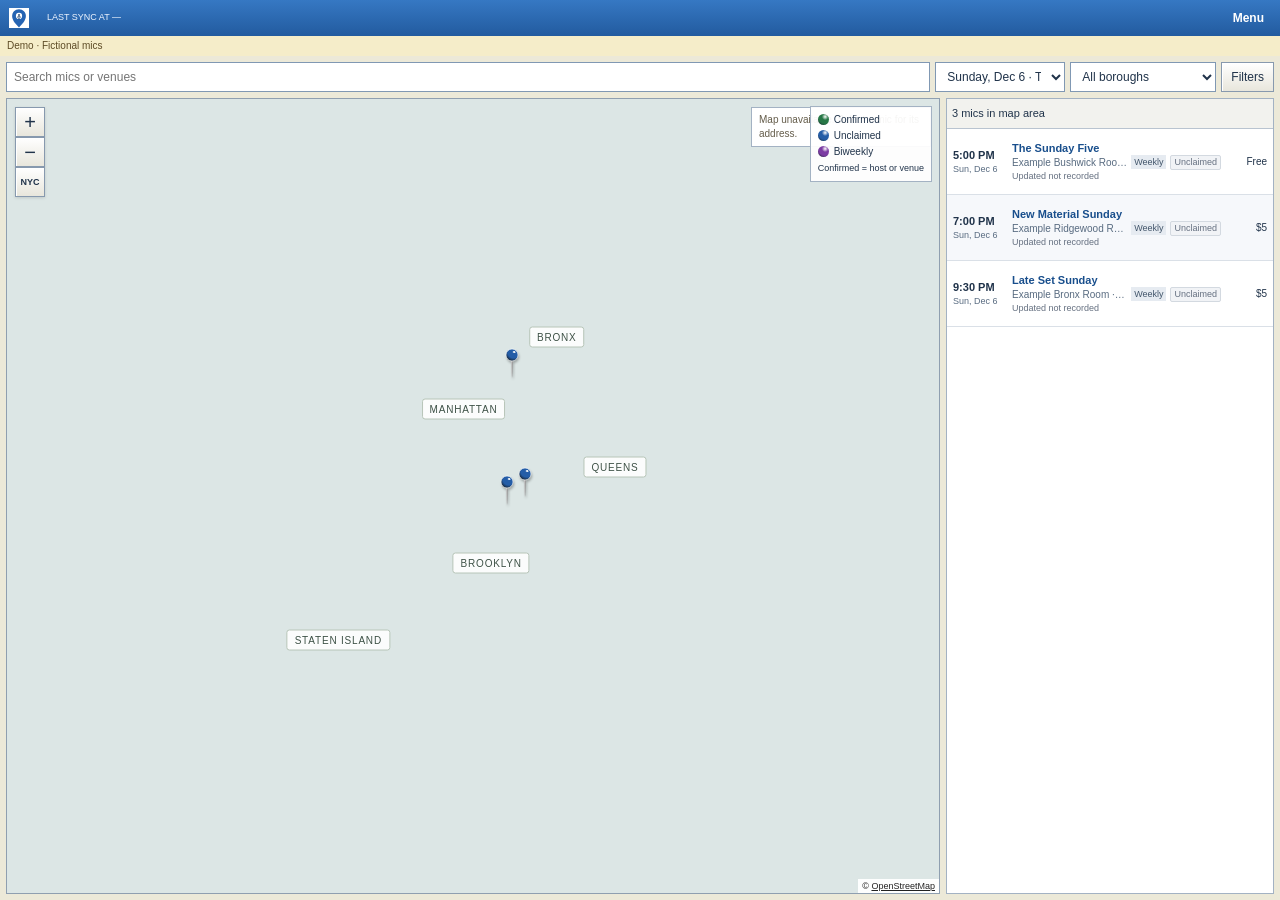
==== commit ab24769e: "Improve mobile mic browsing, map area filtering, and source deduplication" ====
--- a/preview.html
+++ b/preview.html
@@ -31,7 +31,7 @@
 .directory-layout>*{min-width:0}.results{min-width:0}.filter-group{min-width:0}.day-tabs{min-width:0}.map-borough{position:absolute;transform:translate(-50%,-50%);font:700 9px var(--mono);letter-spacing:.8px;color:#3d5146;background:#ffffffe0;border:1px solid #b7c5b8;padding:4px 7px;border-radius:3px;white-space:nowrap;pointer-events:none;text-transform:uppercase;text-shadow:0 1px white}.pin-plane{overflow:hidden}.day-button span{pointer-events:none}
 @media(max-width:730px){.filters{grid-template-columns:minmax(0,1fr) minmax(0,1fr)}.filters .filter-group:has(#borough-filters){grid-column:1/-1;min-width:0}.results{width:100%}.day-tabs{width:100%}.results-toolbar{gap:10px}.results-toolbar>p{font-size:10px}.sort-label{font-size:9px}.sort-label select{max-width:115px}.map-heading{gap:6px}.map-heading .button{white-space:normal;max-width:118px}.map-borough{font-size:7px;letter-spacing:0;padding:3px 4px}}
 
-/* Compact Windows-era chrome. Directory results are paged, never scrolled. */
+/* Compact Windows-era chrome. Desktop results use pages; phones scroll. */
 :root{--paper:#ece9d8;--white:#fff;--ink:#20334a;--muted:#586b80;--line:#a3b2c3;--red:#245da7;--light-red:#e2ecfa;--green:#277746;--sans:Tahoma,Verdana,Arial,sans-serif;--radius:0}
 html{scroll-behavior:auto;scroll-padding-top:0}body{font:12px/1.4 var(--sans);background:var(--paper)}[hidden]{display:none!important}
 button,input,select,textarea{border-radius:0;font:inherit}
@@ -104,6 +104,7 @@
 @media(max-height:480px) and (min-width:560px){
  .directory-layout{grid-template-columns:minmax(0,1fr) 290px;grid-template-rows:minmax(0,1fr)}.directory-controls{grid-template-columns:minmax(80px,1fr) 100px 130px 54px}
  .directory-controls input,#day-filter,#borough-filter,#more-filters{grid-row:auto;grid-column:auto}#cards{--row-height:46px}
+ .filter-options{grid-template-columns:repeat(3,minmax(0,1fr))}
 }
 @media(max-height:600px){.modal-head{padding:6px 10px}.modal-head h2{font-size:14px}.modal-body{padding:8px 10px}.detail-location{font-size:11px;margin-bottom:6px}.detail-panel{min-height:0}.detail-grid{gap:6px;margin:6px 0}.detail-tabs{margin-bottom:6px}.detail-tabs button{min-height:25px}.modal-foot{padding:6px 10px}.text-page{font-size:11px}}
 @media(max-height:420px){.detail-grid{grid-template-columns:repeat(3,minmax(0,1fr))}.detail-location br{display:none}}
@@ -201,13 +202,19 @@
 
 .visitor-stats{padding:9px 12px;margin:10px 0;border:1px solid var(--line);background:#fff}.visitor-heading{display:flex;align-items:center;justify-content:space-between;font-size:12px}.visitor-counts{display:grid;grid-template-columns:repeat(4,minmax(0,1fr));gap:10px;margin:8px 0}.visitor-counts strong{display:block;font-size:21px;font-variant-numeric:tabular-nums}.visitor-counts span,.visitor-stats>small{font-size:10px;color:var(--muted)}@media(max-width:420px){.visitor-counts{grid-template-columns:repeat(2,minmax(0,1fr))}}
 
-/* Mobile text-only view keeps search and pagination in the viewport. */
+/* Mobile list scrolling keeps search and the optional map in the viewport. */
 #map-toggle{display:none}
 @media(max-width:650px),(max-width:950px) and (max-height:480px){
+ #cards{overflow-y:auto;overscroll-behavior-y:contain;touch-action:pan-y;-webkit-overflow-scrolling:touch}
+ .list-pagination{display:none}
  #map-toggle{display:inline-flex;align-items:center;justify-content:center;white-space:nowrap;min-height:26px;padding:2px 7px}
  .directory-layout.map-collapsed{grid-template-columns:minmax(0,1fr);grid-template-rows:minmax(0,1fr)}
  .directory-layout.map-collapsed>.map-panel{display:none}
 }
+
+/* Earlier starts today stay available, with upcoming mics visually stronger. */
+#cards .past-mic .card-main{opacity:.58}
+#cards .past-mic:focus-within .card-main,#cards .past-mic:hover .card-main{opacity:1}
 
 .biweekly-mic{border-left:3px solid #7c3ca3!important}
 .biweekly-badge{font-size:9px;color:#652787;background:#f1e7f8;padding:1px 3px;white-space:nowrap}
@@ -285,8 +292,8 @@
 'use strict';
 let micPinSequence=0;
 class MicMap {
-  constructor(root, onSelect) {
-    this.root = root; this.onSelect = onSelect; this.zoom = 10;
+  constructor(root, onSelect, onViewportChange) {
+    this.root = root; this.onSelect = onSelect; this.onViewportChange = onViewportChange; this.zoom = 10;
     this.center = [40.705, -73.975]; this.initialFit = false; this.rows = []; this.tiles = new Map();
     this.plane = root.querySelector('.tile-plane'); this.pins = root.querySelector('.pin-plane');
     this.popup = root.querySelector('.map-popup'); this.loaded = 0; this.failed = 0;
@@ -383,6 +390,17 @@
   reset(){this.fitCity();this.hide();this.draw();}
   hide(){this.popup.hidden=true;}
   setRows(rows){this.rows=rows;this.hide();this.draw();}
+  visibleRows(rows=this.rows){
+    const w=this.root.clientWidth,h=this.root.clientHeight;if(!w||!h)return [];
+    const [cx,cy]=this.project(...this.center),left=cx-w/2,top=cy-h/2;
+    // Filter by the pin's actual location, not the extra drawing margin used
+    // to keep partially clipped pin artwork smooth at the edge of the map.
+    return rows.filter(row=>{
+      if(!Number.isFinite(row.latitude)||!Number.isFinite(row.longitude))return false;
+      const [x,y]=this.project(row.latitude,row.longitude);
+      return x>=left&&x<=left+w&&y>=top&&y<=top+h;
+    });
+  }
   focus(id){
     const row=this.rows.find(r=>r.id===id);
     if(!row||!Number.isFinite(row.latitude)||!Number.isFinite(row.longitude))return false;
@@ -394,6 +412,9 @@
   draw(){
     const w=this.root.clientWidth,h=this.root.clientHeight;if(!w||!h)return;
     if(!this.initialFit)this.fitCity();
+    const viewportKey=[w,h,this.zoom,...this.center].join(',');
+    const viewportChanged=this.viewportKey!==undefined&&this.viewportKey!==viewportKey;
+    this.viewportKey=viewportKey;
     const [cx,cy]=this.project(...this.center),left=cx-w/2,top=cy-h/2;
     const tileZoom=Math.floor(this.zoom),scale=2**(this.zoom-tileZoom),tileSize=256*scale;
     const minX=Math.floor(left/tileSize),minY=Math.floor(top/tileSize),maxX=Math.floor((left+w)/tileSize),maxY=Math.floor((top+h)/tileSize),keep=new Set();
@@ -424,6 +445,9 @@
       button.addEventListener('click',()=>this.onSelect(row.id));
       this.pins.append(button);
     }
+    // Row updates redraw markers without changing the viewport. Keeping this
+    // notification separate prevents list/map filtering from feeding back.
+    if(viewportChanged&&typeof this.onViewportChange==='function')this.onViewportChange(this);
   }
   show(rows,x,y,page=0){
     this.popup.replaceChildren();const close=document.createElement('button');close.className='popup-close';close.textContent='×';close.setAttribute('aria-label','Close map popup');close.onclick=()=>this.hide();this.popup.append(close);
@@ -447,7 +471,9 @@
 const esc = s => String(s ?? '').replace(/[&<>"']/g,c=>({'&':'&amp;','<':'&lt;','>':'&gt;','"':'&quot;',"'":'&#39;'}[c]));
 const safeUrl=s=>{try{const u=new URL(s);return ['http:','https:'].includes(u.protocol)?u.href:'';}catch{return '';}};
 const external=(url,label,cls='')=>safeUrl(url)?`<a class="${cls}" href="${esc(safeUrl(url))}" target="_blank" rel="noopener noreferrer">${esc(label)} ↗</a>`:esc(label);
-const nyToday=()=>new Intl.DateTimeFormat('en-CA',{timeZone:'America/New_York',year:'numeric',month:'2-digit',day:'2-digit'}).format(new Date());
+const nyDateFormatter=new Intl.DateTimeFormat('en-CA',{timeZone:'America/New_York',year:'numeric',month:'2-digit',day:'2-digit'});
+const nyClockFormatter=new Intl.DateTimeFormat('en-US',{timeZone:'America/New_York',year:'numeric',month:'2-digit',day:'2-digit',hour:'2-digit',minute:'2-digit',hourCycle:'h23'});
+const nyToday=()=>nyDateFormatter.format(new Date());
 const weekday=date=>(new Date(date+'T12:00:00Z').getUTCDay()+6)%7;
 const timeText=t=>{if(!t)return 'Not listed';const [h,m]=t.split(':').map(Number);return `${h%12||12}:${String(m).padStart(2,'0')} ${h>=12?'PM':'AM'}`;};
 const ago=n=>{if(!n)return 'Never';const d=Math.max(0,Date.now()/1000-n);return d<60?'Just now':d<3600?`${Math.floor(d/60)}m ago`:d<86400?`${Math.floor(d/3600)}h ago`:`${Math.floor(d/86400)}d ago`;};
@@ -492,7 +518,7 @@
 }
 async function loadSyncStatus(){try{const status=await api('/api/sync-status');showLastSync(status.last_sync_at);}catch{if($('#last-sync'))$('#last-sync').textContent='LAST SYNC AT unavailable';}}
 async function loadPublic(){
-  if(!map)map=new MicMap($('#nyc-map'),id=>details(id));
+  if(!map)map=new MicMap($('#nyc-map'),id=>details(id),()=>renderCards(true));
   if(!state.data.listings.length&&!state.demo)$('#cards').innerHTML='<p class="directory-loading" role="status">Loading mics…</p>';
   if(state.demo){state.data=demoData();renderDirectory();return;}
   try{state.data=await api('/api/public');renderDirectory();}catch(err){$('#directory-status').textContent='Directory unavailable';$('#cards').innerHTML=blank('Could not load the directory.',esc(err.message),button('Try again','refresh'));}
@@ -544,6 +570,16 @@
 const claimBadge=r=>`<span class="claim-status ${r.claimed||r.venue_confirmed?'is-claimed':''}" title="${r.claimed?'An approved mic owner can update this listing.':r.venue_confirmed?'Listed on an official venue website. A host can still claim this mic.':'No approved host has claimed this mic.'}">${claimLabel(r)}</span>`;
 function scheduleLabel(r){if(r.frequency==='non-weekly')return 'Non-weekly · check schedule';if(r.frequency==='one-time')return 'Pop-up mic (not recurring)';if(isBiweekly(r))return 'Biweekly';if(r.frequency==='weekly'||generatedSourceDate(r)||/\b(?:weekly|every week)\b/i.test(r.notes||'')||(!r.date&&Number.isInteger(r.weekday)))return 'Weekly';return 'Schedule unconfirmed';}
 const datesUnconfirmed=r=>(r.frequency==='non-weekly'||(isBiweekly(r)&&!r.recurrence_anchor))&&(!r.date||generatedSourceDate(r));
+function hasStartedToday(row,now=new Date()){
+  if(row.status!=='scheduled'||datesUnconfirmed(row)||!/^([01]\d|2[0-3]):[0-5]\d$/.test(row.start_time||''))return false;
+  const parts=Object.fromEntries(nyClockFormatter.formatToParts(now).map(p=>[p.type,p.value]));
+  const today=`${parts.year}-${parts.month}-${parts.day}`;
+  return (!state.date||state.date===today)&&occursOnDate(row,today)&&row.start_time<`${parts.hour}:${parts.minute}`;
+}
+function refreshPastMics(){
+  const now=new Date(),rows=new Map(state.data.listings.map(r=>[String(r.id),r]));
+  $$('#cards .mic-card').forEach(el=>{const row=rows.get(el.dataset.mic);el.classList.toggle('past-mic',!!row&&hasStartedToday(row,now));});
+}
 function scheduleDay(r,long=false){
   if(datesUnconfirmed(r))return long?(DAYS[recurrenceDay(r)]||'Day not listed')+' · dates unconfirmed':'Dates unconfirmed';
   return new Date(nextDate(r)+'T12:00:00Z').toLocaleDateString('en-US',{weekday:long?'long':'short',month:'short',day:'numeric',timeZone:'UTC'});
@@ -607,39 +643,49 @@
   const active=state.cost!=='all'||state.signup!=='all'||state.claimStatus!=='all'||state.timeFrom||state.timeTo||state.hideOffWeek;
   $('#more-filters').classList.toggle('active',active);
   $('#more-filters').textContent=active?'Filters •':'Filters';
+  if(!map)map=new MicMap($('#nyc-map'),id=>details(id),()=>renderCards(true));
+  map.setRows(filtered().filter(r=>r.status==='scheduled'&&Number.isFinite(r.latitude)&&Number.isFinite(r.longitude)));
   renderCards();
-  if(!map)map=new MicMap($('#nyc-map'),id=>details(id));
-  map.setRows(filtered().filter(r=>r.status==='scheduled'&&Number.isFinite(r.latitude)&&Number.isFinite(r.longitude)));
-}
-function renderCards(){
-  const rows=filtered(),box=$('#cards');
-  const key=JSON.stringify([state.date,state.day,state.borough,state.search,state.cost,state.signup,state.claimStatus,state.timeFrom,state.timeTo,state.sort,state.hideOffWeek]);
-  if(key!==state.resultKey){state.page=0;state.resultKey=key;}
+}
+const scrollableList=()=>window.matchMedia('(max-width:650px),(max-width:950px) and (max-height:480px)').matches;
+const mapAreaActive=()=>!!(map?.root.clientWidth&&map?.root.clientHeight);
+function directoryRows(){
+  // The map retains all matches in filter order; panning only changes the view.
+  return mapAreaActive()?map.visibleRows():filtered();
+}
+function renderCards(viewportOnly=false){
+  const rows=directoryRows(),box=$('#cards'),scrolling=scrollableList();
+  const key=JSON.stringify([state.date,state.day,state.borough,state.search,state.cost,state.signup,state.claimStatus,state.timeFrom,state.timeTo,state.sort,state.hideOffWeek,scrolling,rows.map(r=>r.id)]);
+  if(viewportOnly&&key===state.resultKey)return;
+  if(key!==state.resultKey){state.page=0;box.scrollTop=0;state.resultKey=key;}
   const rowHeight=parseFloat(getComputedStyle(box).getPropertyValue('--row-height'))||52;
-  const size=Math.max(1,Math.floor(box.clientHeight/rowHeight));
+  const size=scrolling?Math.max(1,rows.length):Math.max(1,Math.floor(box.clientHeight/rowHeight));
   if(size!==state.pageSize){state.page=Math.floor(state.page*state.pageSize/size);state.pageSize=size;}
   const pages=Math.max(1,Math.ceil(rows.length/size));state.page=Math.max(0,Math.min(state.page,pages-1));
   const start=state.page*size;
-  $('#result-count').textContent=`${rows.length} mic${rows.length===1?'':'s'}`;
+  $('#result-count').textContent=`${rows.length} mic${rows.length===1?'':'s'}${mapAreaActive()?' in map area':''}`;
   $('#page-count').textContent=`${state.page+1}/${pages}`;
   $('[data-action="previous-page"]').disabled=state.page===0;
   $('[data-action="next-page"]').disabled=state.page>=pages-1;
   $('.list-pagination').hidden=pages===1;
-  box.innerHTML=rows.length?rows.slice(start,start+size).map(card).join(''):state.data.listings.length?blank('No matching mics.','',button('Reset filters','reset')):blank('No mics yet.','',`<button class="demo-toggle" data-action="demo">View demo</button>`);
+  const scrollTop=box.scrollTop;
+  box.innerHTML=rows.length?rows.slice(start,start+size).map(card).join(''):mapAreaActive()&&filtered().length?blank('No mics in this map area.','',button('Show all NYC','map-reset')):state.data.listings.length?blank('No matching mics.','',button('Reset filters','reset')):blank('No mics yet.','',`<button class="demo-toggle" data-action="demo">View demo</button>`);
+  if(scrolling)box.scrollTop=scrollTop;
 }
 function card(r){
   const cost=r.cost===0?'Free':r.cost!=null?`$${r.cost}`:r.cost_text?'See fee':'—';
   const located=r.status==='scheduled'&&Number.isFinite(r.latitude)&&Number.isFinite(r.longitude);
   const title=micTitle(r),venue=`${r.venue} · ${r.borough}`;
-  return `<article class="mic-card ${isBiweekly(r)?'biweekly-mic':''}" data-mic="${esc(r.id)}"><div class="card-main"><div class="mic-time"><strong>${esc(timeText(r.start_time))}</strong><span class="mic-day">${r.status!=='scheduled'?esc(r.status):esc(scheduleDay(r))}</span></div><div class="mic-info"><div class="mic-heading"><button class="mic-title" title="${esc(title)}" data-action="details" data-id="${esc(r.id)}">${esc(title)}</button></div><div class="mic-meta">${located?`<button class="venue-line" title="${esc(venue)}" data-action="locate" data-id="${esc(r.id)}" aria-label="Show ${esc(venue)} on map">${esc(venue)}</button>`:`<div class="venue-line" title="${esc(venue)}">${esc(venue)}</div>`}${scheduleBadge(r)}${claimBadge(r)}</div><small class="row-updated" title="${updatedAt(r)?esc(new Date(updatedAt(r)*1000).toLocaleString()):'Not recorded'}">Updated ${esc(updatedText(r))}</small></div><div class="mic-cost" title="${esc(r.cost_text||'Entry fee not listed')}" aria-label="Entry fee: ${esc(r.cost_text||cost)}">${cost}</div></div></article>`;
+  return `<article class="mic-card ${isBiweekly(r)?'biweekly-mic':''} ${hasStartedToday(r)?'past-mic':''}" data-mic="${esc(r.id)}"><div class="card-main"><div class="mic-time"><strong>${esc(timeText(r.start_time))}</strong><span class="mic-day">${r.status!=='scheduled'?esc(r.status):esc(scheduleDay(r))}</span></div><div class="mic-info"><div class="mic-heading"><button class="mic-title" title="${esc(title)}" data-action="details" data-id="${esc(r.id)}">${esc(title)}</button></div><div class="mic-meta">${located?`<button class="venue-line" title="${esc(venue)}" data-action="locate" data-id="${esc(r.id)}" aria-label="Show ${esc(venue)} on map">${esc(venue)}</button>`:`<div class="venue-line" title="${esc(venue)}">${esc(venue)}</div>`}${scheduleBadge(r)}${claimBadge(r)}</div><small class="row-updated" title="${updatedAt(r)?esc(new Date(updatedAt(r)*1000).toLocaleString()):'Not recorded'}">Updated ${esc(updatedText(r))}</small></div><div class="mic-cost" title="${esc(r.cost_text||'Entry fee not listed')}" aria-label="Entry fee: ${esc(r.cost_text||cost)}">${cost}</div></div></article>`;
 }
 function filtersDialog(){
   const option=(v,t,current)=>`<option value="${v}" ${current===v?'selected':''}>${t}</option>`;
   modal('Filters',`<div class="filter-options"><label>Entry fee<select id="cost">${[['all','Any price'],['free','Free'],['5','$5 or less'],['10','$10 or less']].map(([v,t])=>option(v,t,state.cost)).join('')}</select></label><label>Sort<select id="sort">${[['time','Date & time'],['price','Lowest fee'],['name','Mic name']].map(([v,t])=>option(v,t,state.sort)).join('')}</select></label><label>Host status<select id="claim-filter">${[['all','All mics'],['claimed','Host claimed'],['venue','Venue confirmed'],['unclaimed','Unclaimed (including venue confirmed)']].map(([v,t])=>option(v,t,state.claimStatus)).join('')}</select></label><label>Biweekly mics<select id="biweekly-filter">${option('all','Show all',state.hideOffWeek?'current':'all')}${option('current','Hide mics off this week',state.hideOffWeek?'current':'all')}</select><small>Pin colors: green = confirmed; blue = unclaimed; purple = biweekly. Unconfirmed dates stay visible.</small></label><label>Start time from<input id="time-from" type="time" value="${esc(state.timeFrom)}"></label><label>Start time until<input id="time-to" type="time" value="${esc(state.timeTo)}"></label></div>`,button('Reset','reset')+button('Done','close','','primary'));
 }
-function findMic(id){return state.data.listings.find(r=>r.id===id)||state.community?.listings?.find(r=>r.id===id)||state.owner?.listings?.find(r=>r.id===id);}
+function findMic(id){return state.data.listings.find(r=>r.id===id||r.duplicate_ids?.includes(id))||state.community?.listings?.find(r=>r.id===id)||state.owner?.listings?.find(r=>r.id===id);}
 function details(id,tab='mic',page=0){
   const r=findMic(id);if(!r)return;
+  id=r.id;
   const item=(label,value)=>`<div class="detail-item"><small>${label}</small><strong>${esc(value)}</strong></div>`;
   const tabs=['mic','hosts','notes','sources','link'].map(t=>`<button class="compact-button ${tab===t?'active':''}" data-action="detail-tab" data-id="${esc(id)}" data-tab="${t}" aria-pressed="${tab===t}">${t[0].toUpperCase()+t.slice(1)}</button>`).join('');
   let body='';
@@ -666,6 +712,7 @@
 function submission(id,kind){
   if(state.demo){toast('These are fictional examples. Use a real listing to submit a report or claim.');return;}
   const r=findMic(id);if(!r)return;
+  id=r.id;
   if(kind==='claim'&&r.claimed){modal('This mic has a host.',`<p>The host can sign in to edit this listing. For ownership disputes or corrections, submit a fix for the administrator.</p><a class="button primary" href="/owner">Host login</a>`,button('Submit a fix','submit-fix',id));return;}
   const report=kind==='report',claim=kind==='claim';
   modal(claim?'Claim this mic':report?'Report an inactive mic':'Submit a correction',`<p>${esc(r.name)} · ${esc(r.venue)}</p><form id="submission-form" data-id="${esc(id)}" data-kind="${kind}">${field(report?'Your name (optional)':'Your name','name','','text',!report)}${field(claim?'Email for your host account':'Email (optional, for follow-up)','email','','email',claim)}${textField(claim?'How can we verify you run this mic?':report?'Why does this mic no longer run? Add a source or the last date it ran.':'What needs fixing? Include the correct details and a source link.','message','',true)}<div class="honeypot" aria-hidden="true"><label>Leave this empty<input name="website" tabindex="-1" autocomplete="off"></label></div><p class="form-helper">${claim?'You will receive a private status link. Save it and check for approval; password setup appears there when approved.':report?'The administrator reviews reports before hiding a mic. Your report will not remove it automatically.':'The administrator reviews corrections before updating listings.'} Your contact details are not published.</p><button class="button primary" type="submit">${claim?'Submit claim':report?'Send report':'Send correction'}</button></form>`);
@@ -904,6 +951,7 @@
       el.textContent=collapsed?'Show map':'Hide map';
       el.setAttribute('aria-expanded',String(!collapsed));
       map?.hide();
+      requestAnimationFrame(()=>renderCards());
     }
     if(action==='map-reset')map?.reset();
     if(action==='details')details(id);
@@ -983,6 +1031,9 @@
 }
 new ResizeObserver(()=>{if(!$('#view-directory').hidden)renderCards();}).observe($('#cards'));
 boot();
+// Refresh dimming without replacing cards or interrupting native list scrolling.
+setInterval(()=>{if(!document.hidden)refreshPastMics();},30000);
+document.addEventListener('visibilitychange',()=>{if(!document.hidden)refreshPastMics();});
 // Refresh the browser's saved snapshot periodically; source checks run on the server.
 setInterval(()=>{if(!document.hidden&&!state.demo&&location.pathname==='/')loadPublic();},60000);
 
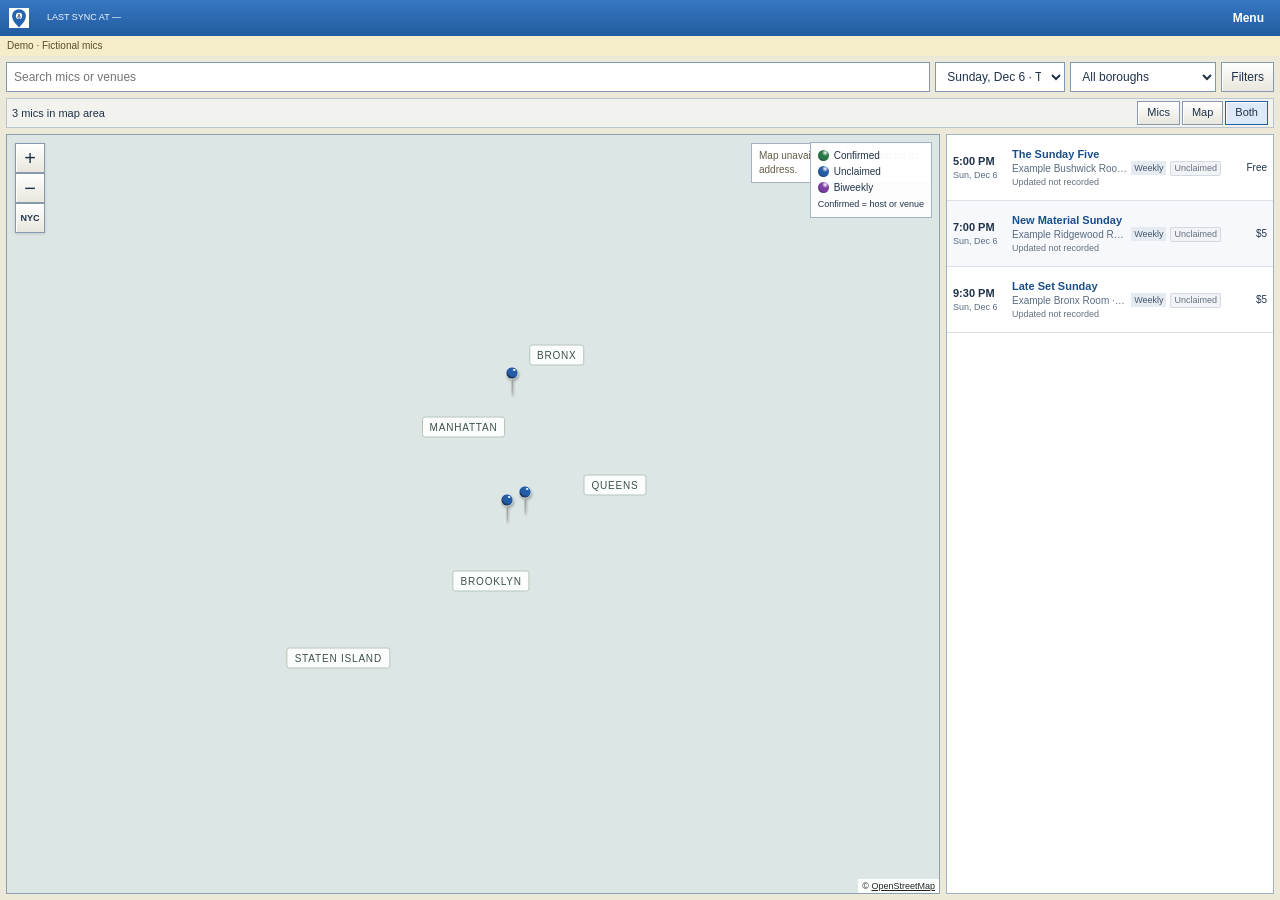
==== commit 88b73724: "Prioritize upcoming mics and add directory view options" ====
--- a/preview.html
+++ b/preview.html
@@ -46,7 +46,7 @@
 body:has(#view-directory:not([hidden])){height:100vh;height:100dvh;overflow:hidden;display:flex;flex-direction:column}
 body:has(#view-directory:not([hidden])) #main{flex:1;min-height:0;overflow:hidden}
 #view-directory{height:100%;min-height:0}
-.directory-section{height:100%;padding:6px;display:grid;grid-template-rows:auto minmax(0,1fr);gap:6px}
+.directory-section{height:100%;padding:6px;display:grid;grid-template-rows:auto auto minmax(0,1fr);gap:6px}
 .directory-controls{display:grid;grid-template-columns:minmax(100px,1fr) 130px 146px auto;gap:5px;min-width:0}
 .directory-controls input,.directory-controls select{height:30px;min-width:0;padding:4px 7px;border:1px solid #8098b3;background:#fff}
 .compact-button,.button.quiet,.map-controls button{border:1px solid #8799ae;background:linear-gradient(#fff,#e8e6dc);box-shadow:inset 1px 1px #fff;min-height:28px;padding:3px 9px;color:#20334a;border-radius:0;white-space:nowrap}
@@ -62,9 +62,13 @@
 .map-popup>strong{font-size:11px;margin:0 20px 5px 0}.popup-mic{padding:5px 0;height:44px;overflow:hidden}
 .popup-mic small,.popup-mic span{display:block;overflow:hidden;white-space:nowrap;text-overflow:ellipsis;font-size:11px;margin:0}.popup-close{font-size:20px}
 .popup-pages{display:flex;align-items:center;justify-content:space-between;gap:6px;padding-top:4px;font-size:10px}
-.results{display:grid;grid-template-rows:30px minmax(0,1fr);min-height:0;overflow:hidden;border:1px solid #a3b2c3;background:#fff}
-.results-toolbar{margin:0;padding:2px 5px;gap:4px;background:#f2f2ee;border-bottom:1px solid #b9c4d0;min-width:0}
+.results{display:grid;grid-template-rows:minmax(0,1fr);min-height:0;overflow:hidden;border:1px solid #a3b2c3;background:#fff}
+.results-toolbar{margin:0;padding:2px 5px;gap:4px;background:#f2f2ee;border:1px solid #b9c4d0;min-width:0;min-height:30px}
 .results-toolbar p{font-size:11px;color:var(--ink);white-space:nowrap;overflow:hidden;text-overflow:ellipsis}
+.directory-views{display:flex;align-items:center;gap:2px;flex:none}
+.directory-views .compact-button{min-height:24px;padding:2px 9px;font-size:11px}
+.directory-layout[data-view=list],.directory-layout[data-view=map]{grid-template-columns:minmax(0,1fr);grid-template-rows:minmax(0,1fr)}
+.directory-section[data-view=map] .list-pagination{display:none}
 .list-pagination{display:flex;align-items:center;gap:4px;flex:none;font-size:10px}.list-pagination button{min-height:24px;height:24px;min-width:25px;padding:0 5px;font-size:18px;line-height:1}
 #page-count{min-width:31px;text-align:center}
 #cards{display:flex;flex-direction:column;gap:0;padding:0;min-height:0;overflow:hidden;--row-height:52px}
@@ -98,7 +102,7 @@
  .directory-section{padding:4px;gap:4px}.directory-controls{grid-template-columns:minmax(0,1fr) minmax(0,1fr) 56px;gap:4px}
  .directory-controls input{grid-column:1/3;grid-row:1;font-size:16px}#more-filters{grid-column:3;grid-row:1/3;padding:3px;min-width:0;font-size:11px}
  #day-filter{grid-column:1;grid-row:2}#borough-filter{grid-column:2;grid-row:2}.directory-controls select{font-size:12px;padding:3px}
- .directory-layout{grid-template-columns:minmax(0,1fr);grid-template-rows:minmax(0,1fr) clamp(126px,32dvh,216px);gap:4px}.results{grid-template-rows:28px minmax(0,1fr)}
+ .directory-layout{grid-template-columns:minmax(0,1fr);grid-template-rows:minmax(0,1fr) min(clamp(126px,32dvh,216px),max(46px,calc(100% - 126px)));gap:4px}
  #cards{--row-height:46px}#cards .card-main{grid-template-columns:54px minmax(0,1fr) 34px 26px;gap:6px;padding:3px 6px}.map-controls{top:6px;left:6px}.filter-options{gap:8px}
 }
 @media(max-height:480px) and (min-width:560px){
@@ -202,19 +206,19 @@
 
 .visitor-stats{padding:9px 12px;margin:10px 0;border:1px solid var(--line);background:#fff}.visitor-heading{display:flex;align-items:center;justify-content:space-between;font-size:12px}.visitor-counts{display:grid;grid-template-columns:repeat(4,minmax(0,1fr));gap:10px;margin:8px 0}.visitor-counts strong{display:block;font-size:21px;font-variant-numeric:tabular-nums}.visitor-counts span,.visitor-stats>small{font-size:10px;color:var(--muted)}@media(max-width:420px){.visitor-counts{grid-template-columns:repeat(2,minmax(0,1fr))}}
 
-/* Mobile list scrolling keeps search and the optional map in the viewport. */
-#map-toggle{display:none}
+/* Mobile list scrolling keeps search and the view choices in the viewport. */
 @media(max-width:650px),(max-width:950px) and (max-height:480px){
  #cards{overflow-y:auto;overscroll-behavior-y:contain;touch-action:pan-y;-webkit-overflow-scrolling:touch}
  .list-pagination{display:none}
- #map-toggle{display:inline-flex;align-items:center;justify-content:center;white-space:nowrap;min-height:26px;padding:2px 7px}
- .directory-layout.map-collapsed{grid-template-columns:minmax(0,1fr);grid-template-rows:minmax(0,1fr)}
- .directory-layout.map-collapsed>.map-panel{display:none}
+ .results-toolbar{min-height:28px}
+ .directory-views .compact-button{padding:2px 7px}
 }
 
 /* Earlier starts today stay available, with upcoming mics visually stronger. */
 #cards .past-mic .card-main{opacity:.58}
 #cards .past-mic:focus-within .card-main,#cards .past-mic:hover .card-main{opacity:1}
+.mic-pin.past-mic{opacity:.58}
+.mic-pin.past-mic:hover,.mic-pin.past-mic:focus-visible{opacity:1}
 
 .biweekly-mic{border-left:3px solid #7c3ca3!important}
 .biweekly-badge{font-size:9px;color:#652787;background:#f1e7f8;padding:1px 3px;white-space:nowrap}
@@ -258,14 +262,23 @@
 <div class="status-strip" hidden><span id="directory-dot"></span><span id="directory-status"></span></div>
 <main id="main" tabindex="-1">
 <section id="view-directory">
-  <section id="listings" class="directory-section" aria-label="Open-mic listings">
+  <section id="listings" class="directory-section" data-view="both" aria-label="Open-mic listings">
     <div class="directory-controls" role="search">
       <input id="search" type="search" placeholder="Search mics or venues" aria-label="Search mics or venues" autocomplete="off">
       <select id="day-filter" aria-label="Day or date"></select>
       <select id="borough-filter" aria-label="Borough"><option value="all">All boroughs</option><option>Manhattan</option><option>Brooklyn</option><option>Queens</option><option>Bronx</option><option>Staten Island</option></select>
       <button id="more-filters" class="compact-button" data-action="filters">Filters</button>
     </div>
-    <div class="directory-layout">
+    <div class="results-toolbar">
+      <p id="result-count" role="status" aria-live="polite"></p>
+      <div class="directory-views" role="group" aria-label="Directory view">
+        <button type="button" class="compact-button" data-action="directory-view" data-view="list" aria-controls="map-panel mic-results" aria-pressed="false">Mics</button>
+        <button type="button" class="compact-button" data-action="directory-view" data-view="map" aria-controls="map-panel mic-results" aria-pressed="false">Map</button>
+        <button type="button" class="compact-button active" data-action="directory-view" data-view="both" aria-controls="map-panel mic-results" aria-pressed="true">Both</button>
+      </div>
+      <div class="list-pagination" aria-label="Listing pages"><button class="compact-button" data-action="previous-page" aria-label="Previous page">‹</button><span id="page-count" aria-live="polite"></span><button class="compact-button" data-action="next-page" aria-label="Next page">›</button></div>
+    </div>
+    <div class="directory-layout" data-view="both">
       <section id="map-panel" class="map-panel" aria-label="NYC open mic map">
         <div id="nyc-map" class="city-map" role="region" aria-label="Interactive NYC map. Drag to pan, pinch or double tap to zoom, or use the zoom buttons">
           <div class="tile-plane"></div><div class="pin-plane"></div>
@@ -276,8 +289,7 @@
           <div class="map-popup" hidden></div>
         </div>
       </section>
-      <section class="results" aria-label="Matching mics">
-        <div class="results-toolbar"><p id="result-count" role="status" aria-live="polite"></p><button id="map-toggle" class="compact-button" data-action="map-toggle" aria-controls="map-panel" aria-expanded="true">Hide map</button><div class="list-pagination" aria-label="Listing pages"><button class="compact-button" data-action="previous-page" aria-label="Previous page">‹</button><span id="page-count" aria-live="polite"></span><button class="compact-button" data-action="next-page" aria-label="Next page">›</button></div></div>
+      <section id="mic-results" class="results" aria-label="Matching mics">
         <div id="cards" class="mic-list"></div>
       </section>
     </div>
@@ -358,7 +370,7 @@
     root.addEventListener('pointerup',finish);
     root.addEventListener('pointercancel',finish);
     root.addEventListener('lostpointercapture',e=>{if(e.target===root)finish(e);});
-    this.observer=new ResizeObserver(()=>{this.hide();this.draw();}); this.observer.observe(root);
+    this.observer=new ResizeObserver(()=>{if([root.clientWidth,root.clientHeight,this.zoom,...this.center].join(',')!==this.viewportKey){this.hide();this.draw();}}); this.observer.observe(root);
     this.draw();
   }
   haptic(){
@@ -428,6 +440,7 @@
     this.pins.replaceChildren();
     if(this.zoom<=11)for(const [name,lat,lng]of [['Manhattan',40.795,-73.988],['Brooklyn',40.635,-73.95],['Queens',40.735,-73.78],['Bronx',40.87,-73.86],['Staten Island',40.555,-74.16]]){const [x,y]=this.project(lat,lng);const label=document.createElement('span');label.className='map-borough';label.textContent=name;label.style.left=`${x-left}px`;label.style.top=`${y-top}px`;this.pins.append(label);}
     // One marker per mic. Never average or offset its supplied coordinates.
+    const now=new Date();
     for(const row of this.rows){
       if(!Number.isFinite(row.latitude)||!Number.isFinite(row.longitude))continue;
       const [px,py]=this.project(row.latitude,row.longitude),x=px-left,y=py-top;
@@ -435,6 +448,7 @@
       const button=document.createElement('button');button.type='button';button.className='mic-pin';
       button.classList.toggle('confirmed-pin',!!(row.claimed||row.venue_confirmed));
       button.classList.toggle('biweekly-pin',typeof isBiweekly==='function'&&isBiweekly(row));
+      button.classList.toggle('past-mic',typeof hasStartedToday==='function'&&hasStartedToday(row,now));
       button.dataset.micId=row.id;
       const pinId='pushpin-'+(++micPinSequence);
       button.innerHTML=`<svg viewBox="0 0 44 44" aria-hidden="true" focusable="false"><defs><linearGradient id="${pinId}-steel"><stop stop-color="#666"/><stop offset=".4" stop-color="#f4f4f4"/><stop offset=".7" stop-color="#aaa"/><stop offset="1" stop-color="#555"/></linearGradient><radialGradient id="${pinId}-head" cx="65%" cy="25%" r="80%"><stop stop-color="#fff"/><stop offset=".16" stop-color="currentColor"/><stop offset=".63" stop-color="currentColor"/><stop offset="1" stop-color="#15202b"/></radialGradient></defs><path d="M21 26H23L22.6 39Q22.4 43 22 44Q21.6 43 21.4 39Z" fill="url(#${pinId}-steel)"/><circle class="pushpin-head" cx="22" cy="21" r="6" style="fill:url(#${pinId}-head)"/><ellipse class="pushpin-glint" cx="24.5" cy="18" rx="1.1" ry=".8" transform="rotate(35 24.5 18)"/></svg>`;
@@ -482,6 +496,21 @@
 const state={data:{listings:[],source_count:0,mode:'empty'},demo:!!window.MICLIST_PREVIEW,date:nyToday(),day:'all',borough:'all',search:'',cost:'all',signup:'all',claimStatus:'all',hideOffWeek:false,timeFrom:'',timeTo:'',sort:'time',adminTab:'sources',admin:null,community:null,owner:null,preview:null};
 let map;
 state.page=0;state.pageSize=1;state.resultKey='';
+const directoryViews=['list','map','both'];
+state.directoryView='both';
+try{const saved=localStorage.getItem('miclist-directory-view');if(directoryViews.includes(saved))state.directoryView=saved;}catch{}
+function setDirectoryView(view,{persist=true,refresh=true}={}){
+  if(!directoryViews.includes(view))return false;
+  state.directoryView=view;
+  $('.directory-layout').dataset.view=view;
+  $('.directory-section').dataset.view=view;
+  $('#map-panel').hidden=view==='list';
+  $('#mic-results').hidden=view==='map';
+  $$('[data-action="directory-view"]').forEach(button=>{const selected=button.dataset.view===view;button.setAttribute('aria-pressed',String(selected));button.classList.toggle('active',selected);});
+  if(persist){try{localStorage.setItem('miclist-directory-view',view);}catch{}}
+  if(refresh){map?.hide();map?.draw();renderCards();}
+  return true;
+}
 async function api(path,options={}){
   if(window.MICLIST_PREVIEW)throw Error('This file is a read-only interface preview. Run the included website to use the backend.');
   const opt={credentials:'same-origin',...options,headers:{'X-Requested-With':'MicList',...(options.headers||{})}};
@@ -555,13 +584,13 @@
   if(state.day==='all')return true;
   return dated?weekday(row.date)===Number(state.day):recurrenceDay(row)===Number(state.day);
 }
-function nextDate(row){
+function nextDate(row,today=nyToday()){
   if(row.frequency==='non-weekly'&&(!row.date||generatedSourceDate(row)))return '9999-12-31';
   if(state.date)return state.date;
   if(row.date&&!generatedSourceDate(row))return row.date;
   const day=recurrenceDay(row);
   if(day===null)return '9999-12-31';
-  const today=nyToday(),d=new Date(today+'T12:00:00Z');
+  const d=new Date(today+'T12:00:00Z');
   d.setUTCDate(d.getUTCDate()+(day-weekday(today)+7)%7);
   for(let i=0;i<53;i++){const date=d.toISOString().slice(0,10);if(occursOnDate(row,date))return date;d.setUTCDate(d.getUTCDate()+7);}
   return '9999-12-31';
@@ -570,15 +599,29 @@
 const claimBadge=r=>`<span class="claim-status ${r.claimed||r.venue_confirmed?'is-claimed':''}" title="${r.claimed?'An approved mic owner can update this listing.':r.venue_confirmed?'Listed on an official venue website. A host can still claim this mic.':'No approved host has claimed this mic.'}">${claimLabel(r)}</span>`;
 function scheduleLabel(r){if(r.frequency==='non-weekly')return 'Non-weekly · check schedule';if(r.frequency==='one-time')return 'Pop-up mic (not recurring)';if(isBiweekly(r))return 'Biweekly';if(r.frequency==='weekly'||generatedSourceDate(r)||/\b(?:weekly|every week)\b/i.test(r.notes||'')||(!r.date&&Number.isInteger(r.weekday)))return 'Weekly';return 'Schedule unconfirmed';}
 const datesUnconfirmed=r=>(r.frequency==='non-weekly'||(isBiweekly(r)&&!r.recurrence_anchor))&&(!r.date||generatedSourceDate(r));
+function nyClock(now=new Date()){
+  const parts=Object.fromEntries(nyClockFormatter.formatToParts(now).map(p=>[p.type,p.value]));
+  return {date:`${parts.year}-${parts.month}-${parts.day}`,time:`${parts.hour}:${parts.minute}`};
+}
+function todayOrder(row,clock){
+  if(row.status!=='scheduled'||datesUnconfirmed(row)||!/^([01]\d|2[0-3]):[0-5]\d$/.test(row.start_time||''))return 1;
+  if((state.date&&state.date!==clock.date)||!occursOnDate(row,clock.date))return 1;
+  return row.start_time<clock.time?2:0;
+}
 function hasStartedToday(row,now=new Date()){
-  if(row.status!=='scheduled'||datesUnconfirmed(row)||!/^([01]\d|2[0-3]):[0-5]\d$/.test(row.start_time||''))return false;
-  const parts=Object.fromEntries(nyClockFormatter.formatToParts(now).map(p=>[p.type,p.value]));
-  const today=`${parts.year}-${parts.month}-${parts.day}`;
-  return (!state.date||state.date===today)&&occursOnDate(row,today)&&row.start_time<`${parts.hour}:${parts.minute}`;
+  return todayOrder(row,nyClock(now))===2;
+}
+function sortDirectoryRows(rows,now=new Date()){
+  const clock=nyClock(now);
+  // Keep the selected sort within each group, with today's remaining starts first.
+  return rows.map(row=>({row,group:todayOrder(row,clock),dateTime:nextDate(row,clock.date)+(row.start_time||'')})).sort((a,b)=>
+    a.group-b.group||(state.sort==='name'?micTitle(a.row).localeCompare(micTitle(b.row)):state.sort==='price'?(a.row.cost??999)-(b.row.cost??999):a.dateTime.localeCompare(b.dateTime))
+  ).map(item=>item.row);
 }
 function refreshPastMics(){
   const now=new Date(),rows=new Map(state.data.listings.map(r=>[String(r.id),r]));
-  $$('#cards .mic-card').forEach(el=>{const row=rows.get(el.dataset.mic);el.classList.toggle('past-mic',!!row&&hasStartedToday(row,now));});
+  if(!$('#view-directory').hidden)renderCards(true,true,now);
+  $$('#cards .mic-card, #nyc-map .mic-pin').forEach(el=>{const row=rows.get(el.dataset.mic||el.dataset.micId);el.classList.toggle('past-mic',!!row&&hasStartedToday(row,now));});
 }
 function scheduleDay(r,long=false){
   if(datesUnconfirmed(r))return long?(DAYS[recurrenceDay(r)]||'Day not listed')+' · dates unconfirmed':'Dates unconfirmed';
@@ -622,7 +665,7 @@
   if(day)day.closest('.field').hidden=frequency==='one-time';
   if(anchor){anchor.closest('.field').hidden=frequency!=='biweekly';anchor.required=form.id==='mic-proposal-form'&&frequency==='biweekly';if(changed&&frequency!=='biweekly')anchor.value='';}
 }
-function filtered(){return state.data.listings.filter(r=>{
+function filtered(now=new Date()){return sortDirectoryRows(state.data.listings.filter(r=>{
   if(!state.date&&state.hideOffWeek&&isBiweekly(r)&&biweeklyThisWeek(r)===false)return false;
   if(state.claimStatus==='venue'&&!r.venue_confirmed)return false;if(state.claimStatus==='claimed'&&!r.claimed)return false;if(state.claimStatus==='unclaimed'&&r.claimed)return false;
   if(!occurs(r))return false;if(state.borough!=='all'&&r.borough!==state.borough)return false;
@@ -630,7 +673,7 @@
   if(state.search&&!`${r.name} ${r.venue} ${r.address} ${r.borough} ${r.neighborhood} ${DAYS[recurrenceDay(r)]||''} ${r.date||''} ${r.date?dateText(r.date):''}`.toLowerCase().includes(state.search))return false;
   if(state.cost==='free'&&r.cost!==0)return false;if(['5','10'].includes(state.cost)&&(r.cost===null||r.cost>Number(state.cost)))return false;
   if(state.signup!=='all'&&!String(r.signup_method).toLowerCase().includes(state.signup))return false;return true;
-}).sort((a,b)=>state.sort==='name'?micTitle(a).localeCompare(micTitle(b)):state.sort==='price'?(a.cost??999)-(b.cost??999):(nextDate(a)+a.start_time).localeCompare(nextDate(b)+b.start_time));}
+}),now);}
 function renderDirectory(){
   showLastSync(state.demo?null:state.data.last_sync_at);
   $('#preview-banner').hidden=!state.demo;
@@ -649,15 +692,15 @@
 }
 const scrollableList=()=>window.matchMedia('(max-width:650px),(max-width:950px) and (max-height:480px)').matches;
 const mapAreaActive=()=>!!(map?.root.clientWidth&&map?.root.clientHeight);
-function directoryRows(){
-  // The map retains all matches in filter order; panning only changes the view.
-  return mapAreaActive()?map.visibleRows():filtered();
-}
-function renderCards(viewportOnly=false){
-  const rows=directoryRows(),box=$('#cards'),scrolling=scrollableList();
+function directoryRows(now=new Date()){
+  // Panning uses the map's cached matches; the clock can change their order.
+  return mapAreaActive()?sortDirectoryRows(map.visibleRows(),now):filtered(now);
+}
+function renderCards(viewportOnly=false,preservePosition=false,now=new Date()){
+  const rows=directoryRows(now),box=$('#cards'),scrolling=scrollableList();
   const key=JSON.stringify([state.date,state.day,state.borough,state.search,state.cost,state.signup,state.claimStatus,state.timeFrom,state.timeTo,state.sort,state.hideOffWeek,scrolling,rows.map(r=>r.id)]);
   if(viewportOnly&&key===state.resultKey)return;
-  if(key!==state.resultKey){state.page=0;box.scrollTop=0;state.resultKey=key;}
+  if(key!==state.resultKey){if(!preservePosition){state.page=0;box.scrollTop=0;}state.resultKey=key;}
   const rowHeight=parseFloat(getComputedStyle(box).getPropertyValue('--row-height'))||52;
   const size=scrolling?Math.max(1,rows.length):Math.max(1,Math.floor(box.clientHeight/rowHeight));
   if(size!==state.pageSize){state.page=Math.floor(state.page*state.pageSize/size);state.pageSize=size;}
@@ -669,7 +712,17 @@
   $('[data-action="next-page"]').disabled=state.page>=pages-1;
   $('.list-pagination').hidden=pages===1;
   const scrollTop=box.scrollTop;
-  box.innerHTML=rows.length?rows.slice(start,start+size).map(card).join(''):mapAreaActive()&&filtered().length?blank('No mics in this map area.','',button('Show all NYC','map-reset')):state.data.listings.length?blank('No matching mics.','',button('Reset filters','reset')):blank('No mics yet.','',`<button class="demo-toggle" data-action="demo">View demo</button>`);
+  if(preservePosition&&rows.length){
+    const existing=new Map($$('.mic-card',box).map(el=>[el.dataset.mic,el])),active=document.activeElement;
+    const desired=rows.slice(start,start+size).map(row=>{
+      if(existing.has(String(row.id)))return existing.get(String(row.id));
+      const template=document.createElement('template');template.innerHTML=card(row);return template.content.firstElementChild;
+    });
+    const keep=new Set(desired);
+    [...box.children].forEach(el=>{if(!keep.has(el))el.remove();});
+    desired.forEach((el,i)=>{if(box.children[i]!==el)box.insertBefore(el,box.children[i]||null);});
+    if(active&&box.contains(active)&&document.activeElement!==active)active.focus({preventScroll:true});
+  }else box.innerHTML=rows.length?rows.slice(start,start+size).map(card).join(''):mapAreaActive()&&filtered().length?blank('No mics in this map area.','',button('Show all NYC','map-reset')):state.data.listings.length?blank('No matching mics.','',button('Reset filters','reset')):blank('No mics yet.','',`<button class="demo-toggle" data-action="demo">View demo</button>`);
   if(scrolling)box.scrollTop=scrollTop;
 }
 function card(r){
@@ -946,13 +999,7 @@
     if(action==='filters')filtersDialog();
     if(action==='previous-page'||action==='next-page'){state.page+=action==='next-page'?1:-1;renderCards();}
     if(action==='detail-tab')details(id,el.dataset.tab,Number(el.dataset.page||0));
-    if(action==='map-toggle'){
-      const collapsed=$('.directory-layout').classList.toggle('map-collapsed');
-      el.textContent=collapsed?'Show map':'Hide map';
-      el.setAttribute('aria-expanded',String(!collapsed));
-      map?.hide();
-      requestAnimationFrame(()=>renderCards());
-    }
+    if(action==='directory-view')setDirectoryView(el.dataset.view);
     if(action==='map-reset')map?.reset();
     if(action==='details')details(id);
     if(action==='copy-mic-link'){
@@ -960,7 +1007,10 @@
       catch{$('#mic-link').focus();$('#mic-link').select();toast('Select and copy this link.');}
     }
 
-    if(action==='locate'&&!map?.focus(id))toast('This mic has no map location yet.');
+    if(action==='locate'){
+      if(state.directoryView==='list')setDirectoryView('both');
+      if(!map?.focus(id))toast('This mic has no map location yet.');
+    }
     if(action==='demo'){state.demo=true;state.data=demoData();renderDirectory();}
     if(action==='exit-demo'){state.demo=false;await loadPublic();}
     if(action==='export'){if(state.demo){toast('Demo data is not a real schedule. Export is available after importing real sources.');return;}location.href='/api/export.csv';}
@@ -1029,9 +1079,10 @@
   else if(['/submit','/claim-status'].includes(location.pathname)){await renderSubmit();}
   else{const selectedDate=new URLSearchParams(location.search).get('date');if(validDate(selectedDate)){state.date=selectedDate;state.day='all';}await loadPublic();const id=new URLSearchParams(location.search).get('mic');if(id){const r=findMic(id);if(r){state.date=null;state.day='all';renderDirectory();details(id);}else toast('This mic is no longer listed.');}}
 }
+setDirectoryView(state.directoryView,{persist:false,refresh:false});
 new ResizeObserver(()=>{if(!$('#view-directory').hidden)renderCards();}).observe($('#cards'));
 boot();
-// Refresh dimming without replacing cards or interrupting native list scrolling.
+// Refresh ordering and dimming in place without resetting list scroll or the map.
 setInterval(()=>{if(!document.hidden)refreshPastMics();},30000);
 document.addEventListener('visibilitychange',()=>{if(!document.hidden)refreshPastMics();});
 // Refresh the browser's saved snapshot periodically; source checks run on the server.
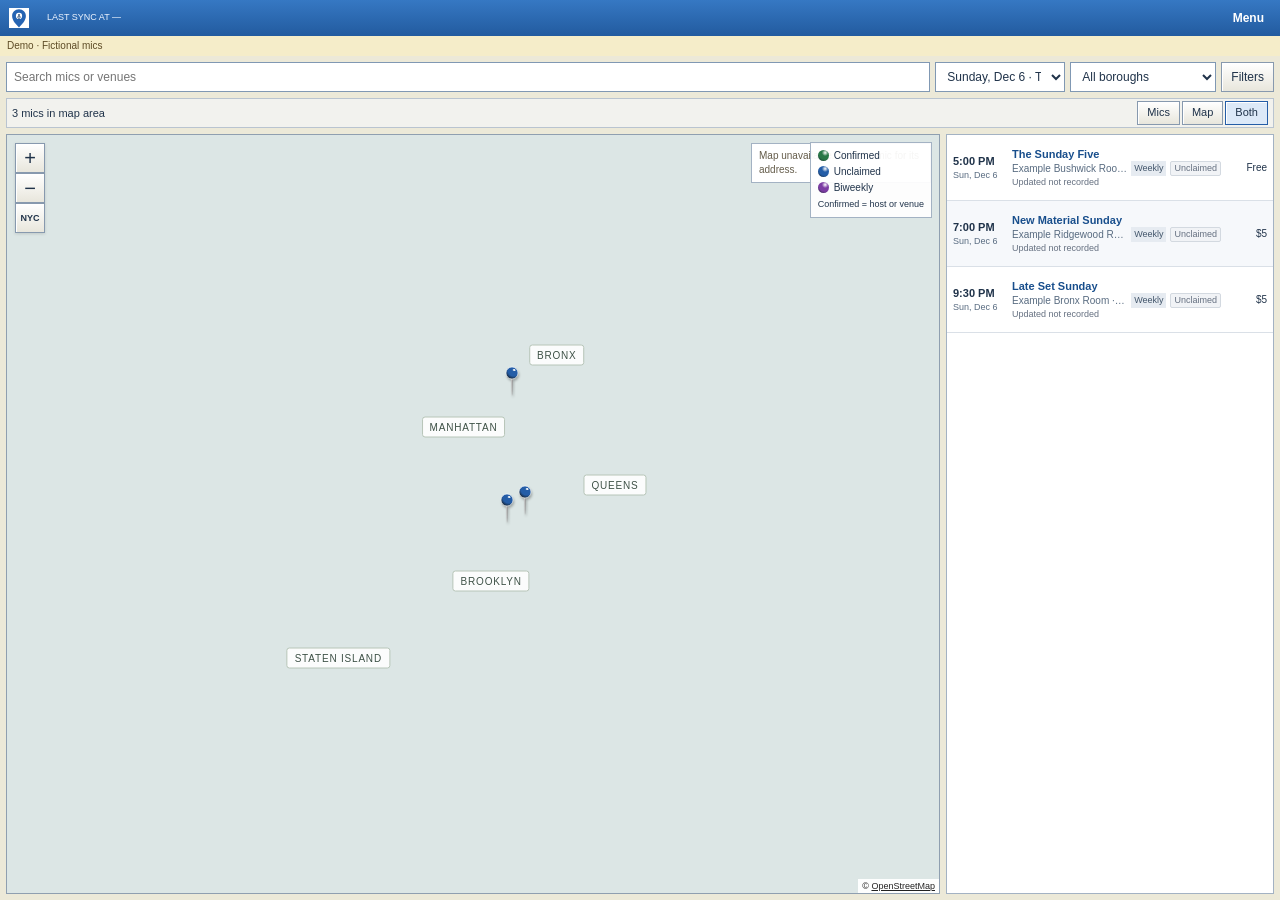
==== commit 9c3f5d34: "Add saved reading text sizes for mic listings and details" ====
--- a/preview.html
+++ b/preview.html
@@ -247,6 +247,56 @@
 
 /* Individual small-head pins retain a mobile-sized touch target. */
 .mic-pin{width:44px;height:44px}.mic-pin .pushpin-head{stroke-width:.6}
+
+/* Reading sizes change content, while navigation keeps its compact footprint. */
+:root{--text-scale:1;--mic-row-height:66px;--popup-row-height:44px;--detail-title-size:17px;--detail-location-size:12px}
+#cards{--row-height:var(--mic-row-height)}
+#cards .card-main{grid-template-columns:calc(53px * var(--text-scale)) minmax(0,1fr) calc(40px * var(--text-scale))}
+#cards .mic-title{font-size:calc(11px * var(--text-scale));line-height:calc(13px * var(--text-scale));max-height:calc(26px * var(--text-scale))}
+#cards .mic-time strong{font-size:calc(11px * var(--text-scale));line-height:calc(15px * var(--text-scale))}
+#cards .mic-day{font-size:calc(9px * var(--text-scale));line-height:calc(13px * var(--text-scale));overflow-wrap:anywhere}
+#cards .venue-line{font-size:calc(10px * var(--text-scale));line-height:calc(15px * var(--text-scale))}
+#cards .mic-cost{font-size:calc(10px * var(--text-scale))}
+#cards .row-updated{font-size:calc(9px * var(--text-scale));line-height:calc(12px * var(--text-scale))}
+#cards .claim-status,#cards .schedule-badge,#cards .biweekly-badge{font-size:calc(9px * var(--text-scale));line-height:calc(13px * var(--text-scale))}
+:is([data-text-size=large],[data-text-size=extra-large]) #cards .mic-meta{flex-wrap:wrap;row-gap:0}
+:is([data-text-size=large],[data-text-size=extra-large]) #cards .mic-meta .venue-line{flex:1 0 100%}
+:is([data-text-size=large],[data-text-size=extra-large]) #cards .card-main{grid-template-rows:minmax(0,1fr) auto auto;row-gap:0}
+:is([data-text-size=large],[data-text-size=extra-large]) #cards .mic-info{display:contents}
+:is([data-text-size=large],[data-text-size=extra-large]) #cards .mic-heading{grid-column:2/4;grid-row:1}
+:is([data-text-size=large],[data-text-size=extra-large]) #cards .mic-time{grid-column:1;grid-row:1;min-width:0}
+:is([data-text-size=large],[data-text-size=extra-large]) #cards .mic-day{white-space:nowrap;overflow:hidden;text-overflow:ellipsis}
+:is([data-text-size=large],[data-text-size=extra-large]) #cards .mic-meta{grid-column:1/4;grid-row:2}
+:is([data-text-size=large],[data-text-size=extra-large]) #cards .row-updated{grid-column:1/3;grid-row:3;min-width:0}
+:is([data-text-size=large],[data-text-size=extra-large]) #cards .mic-cost{grid-column:3;grid-row:3}
+.map-borough,.map-legend{font-size:calc(10px * var(--text-scale))}
+.map-legend small,.map-attribution{font-size:calc(9px * var(--text-scale))}
+.map-offline{font-size:calc(10px * var(--text-scale))}
+.map-popup{max-height:calc(100% - 12px);overflow-y:auto;overscroll-behavior-y:contain}
+.map-popup>strong,.popup-mic small,.popup-mic span{font-size:calc(11px * var(--text-scale))}
+.popup-mic{height:var(--popup-row-height)}
+.popup-mic .claim-status{font-size:calc(9px * var(--text-scale));line-height:calc(13px * var(--text-scale))}
+.popup-mic .schedule-badge,.popup-mic .biweekly-badge{font-size:calc(9px * var(--text-scale))}
+#modal[data-view=mic] .modal-head h2{font-size:calc(var(--detail-title-size) * var(--text-scale))}
+#modal[data-view=mic] .detail-location{font-size:calc(var(--detail-location-size) * var(--text-scale))}
+#modal[data-view=mic] .detail-item strong,#modal[data-view=mic] .detail-panel,#modal[data-view=mic] .text-page{font-size:calc(12px * var(--text-scale))}
+#modal[data-view=mic] .detail-item p,#modal[data-view=mic] .source-detail p{font-size:calc(11px * var(--text-scale))}
+#modal[data-view=mic] .detail-item small,#modal[data-view=mic] .detail-updated{font-size:calc(9px * var(--text-scale))}
+#modal[data-view=mic] .detail-item strong{overflow-wrap:anywhere}
+.text-size-setting{display:grid;gap:10px;min-width:0}
+.text-size-setting label{font-weight:bold}
+.text-size-setting select{font-size:16px}
+.text-size-sample{font-size:calc(16px * var(--text-scale));line-height:1.5;overflow-wrap:anywhere}
+@media(max-width:650px){
+ .directory-layout{grid-template-rows:minmax(0,1fr) min(clamp(126px,32dvh,216px),max(calc(var(--mic-row-height) + 2px),calc(100% - 126px)))}
+}
+@media(max-height:480px) and (min-width:560px){.directory-layout{grid-template-rows:minmax(0,1fr)}}
+@media(max-width:350px) and (max-height:480px){
+ [data-text-size=extra-large] .map-legend{display:flex;flex-wrap:wrap;width:max-content;max-width:calc(100% - 48px);column-gap:6px;row-gap:2px}
+ [data-text-size=extra-large] .map-legend>span{flex:none}
+ [data-text-size=extra-large] .map-legend small{flex-basis:100%}
+}
+@media(max-height:600px){:root{--detail-title-size:14px;--detail-location-size:11px}}
 </style>
   
   
@@ -256,7 +306,7 @@
 <a class="skip-link" href="#main">Skip to mics</a>
 <header class="topbar"><div class="nav-inner">
   <div class="site-heading"><a href="/" class="wordmark" aria-label="NYC Open Mic Master List home"><img src="data:image/svg+xml,%3Csvg%20xmlns%3D%22http%3A//www.w3.org/2000/svg%22%20viewBox%3D%220%200%20128%20128%22%3E%0A%3Ctitle%3ENYC%20Open%20Mic%20Master%20List%20map%20pin%20and%20microphone%3C/title%3E%0A%3Cpath%20fill%3D%22%232564B3%22%20d%3D%22M64%208C38%208%2020%2027%2020%2051c0%2030%2027%2055%2044%2073%2017-18%2044-43%2044-73C108%2027%2090%208%2064%208Z%22/%3E%0A%3Ccircle%20fill%3D%22%23FFFFFF%22%20cx%3D%2264%22%20cy%3D%2251%22%20r%3D%2220%22/%3E%0A%3Cpath%20fill%3D%22%23163A66%22%20d%3D%22M60%2038h8v20h-8zM53%2054h4c0%205%203%208%207%208s7-3%207-8h4c0%207-4%2012-9%2013v6h-4v-6c-5-1-9-6-9-13Z%22/%3E%0A%3C/svg%3E%0A" alt="" width="20" height="20"></a><span id="last-sync" class="last-sync" role="status">LAST SYNC AT —</span></div>
-  <div class="corner-controls"><details class="site-menu" id="site-menu"><summary>Menu</summary><nav aria-label="Site menu"><button data-action="calendar">Calendar</button><a href="/owner">Host sign in</a><a href="/submit">Submit a mic</a><a href="/about">About</a><a href="/shop">Shop</a></nav></details><span id="visit-count" class="visit-count" hidden></span></div>
+  <div class="corner-controls"><details class="site-menu" id="site-menu"><summary>Menu</summary><nav aria-label="Site menu"><button data-action="calendar">Calendar</button><button data-action="text-size">Text size</button><a href="/owner">Host sign in</a><a href="/submit">Submit a mic</a><a href="/about">About</a><a href="/shop">Shop</a></nav></details><span id="visit-count" class="visit-count" hidden></span></div>
 </div></header>
 <div id="preview-banner" class="preview-banner" hidden></div>
 <div class="status-strip" hidden><span id="directory-dot"></span><span id="directory-status"></span></div>
@@ -466,7 +516,8 @@
   show(rows,x,y,page=0){
     this.popup.replaceChildren();const close=document.createElement('button');close.className='popup-close';close.textContent='×';close.setAttribute('aria-label','Close map popup');close.onclick=()=>this.hide();this.popup.append(close);
     const title=document.createElement('strong');title.textContent=new Set(rows.map(r=>r.venue)).size>1?'Mics in this area':rows[0].venue;this.popup.append(title);
-    const size=Math.max(1,Math.min(3,Math.floor((this.root.clientHeight-90)/44))),pages=Math.ceil(rows.length/size);
+    const rowHeight=typeof getComputedStyle==='function'?parseFloat(getComputedStyle(this.popup).getPropertyValue('--popup-row-height'))||44:44;
+    const size=Math.max(1,Math.min(3,Math.floor((this.root.clientHeight-90*rowHeight/44)/rowHeight))),pages=Math.ceil(rows.length/size);
     page=Math.max(0,Math.min(page,pages-1));
     for(const row of rows.slice(page*size,(page+1)*size)){const item=document.createElement('button');item.className='popup-mic';const time=document.createElement('small');time.textContent=`${row.start_time} · ${row.venue}`;const name=document.createElement('span');name.textContent=row.name;const claim=document.createElement('span');claim.className='claim-status'+(row.claimed||row.venue_confirmed?' is-claimed':'');claim.textContent=claimLabel(row);{const badge=document.createElement('span');badge.className=isBiweekly(row)?'biweekly-badge':'schedule-badge';badge.textContent=scheduleLabel(row);name.append(badge);}name.append(claim);item.append(time,name);item.onclick=()=>this.onSelect(row.id);this.popup.append(item);}
     if(pages>1){const pager=document.createElement('div');pager.className='popup-pages';const prev=document.createElement('button'),next=document.createElement('button'),label=document.createElement('span');prev.className=next.className='compact-button';prev.textContent='‹';next.textContent='›';prev.setAttribute('aria-label','Previous nearby mics');next.setAttribute('aria-label','Next nearby mics');prev.disabled=page===0;next.disabled=page===pages-1;prev.onclick=()=>this.show(rows,x,y,page-1);next.onclick=()=>this.show(rows,x,y,page+1);label.textContent=`${page+1}/${pages}`;pager.append(prev,label,next);this.popup.append(pager);}
@@ -510,6 +561,25 @@
   if(persist){try{localStorage.setItem('miclist-directory-view',view);}catch{}}
   if(refresh){map?.hide();map?.draw();renderCards();}
   return true;
+}
+const textSizes={small:{scale:.9,rowHeight:59.4},normal:{scale:1,rowHeight:66},large:{scale:1.2,rowHeight:92},'extra-large':{scale:1.4,rowHeight:108}};
+state.textSize='normal';
+try{const saved=localStorage.getItem('miclist-text-size');if(Object.hasOwn(textSizes,saved))state.textSize=saved;}catch{}
+function setTextSize(size,{persist=true,refresh=true}={}){
+  if(!Object.hasOwn(textSizes,size))return;
+  state.textSize=size;
+  const root=document.documentElement,{scale,rowHeight}=textSizes[size];
+  root.dataset.textSize=size;
+  root.style.setProperty('--text-scale',scale);
+  // Numeric pixels keep the list's page-size calculation in step with CSS.
+  root.style.setProperty('--mic-row-height',`${rowHeight}px`);
+  root.style.setProperty('--popup-row-height',`${44*scale}px`);
+  if(persist){try{localStorage.setItem('miclist-text-size',size);}catch{}}
+  if(refresh){map?.hide();renderCards(false,true);}
+}
+function textSizeDialog(){
+  modal('Text size',`<div class="text-size-setting"><label for="text-size">Size</label><select id="text-size">${[['small','Small'],['normal','Standard'],['large','Large'],['extra-large','Extra large']].map(([value,label])=>`<option value="${value}" ${state.textSize===value?'selected':''}>${label}</option>`).join('')}</select><p class="text-size-sample">Upcoming open mics · 7:00 PM</p><p class="form-helper">Changes mic listings, details and map labels. Your choice is saved in this browser.</p></div>`,button('Done','close','','primary'));
+  $('#modal').dataset.view='text-size';
 }
 async function api(path,options={}){
   if(window.MICLIST_PREVIEW)throw Error('This file is a read-only interface preview. Run the included website to use the backend.');
@@ -992,6 +1062,7 @@
     if(action==='copy-proposal-link'){try{await navigator.clipboard.writeText(location.href);toast('Private status link copied.');}catch{$('#proposal-status-link').focus();$('#proposal-status-link').select();toast('Select and copy your private link.');}}
     if(action==='close')$('#modal').close();
     if(action==='how')how();
+    if(action==='text-size')textSizeDialog();
     if(action==='donate'){modal('Donate','<p>Support NYC Open Mic Master List.</p><div class="donation-options"><button class="button quiet" disabled>Cash App</button><button class="button quiet" disabled>Venmo</button></div><p class="form-helper">Donation links coming soon.</p>');}
 
     if(action==='refresh'){await loadPublic();toast('Loaded the latest saved listings.');}
@@ -1051,6 +1122,7 @@
   }catch(err){toast(err.message);el.disabled=false;}
 });
 document.addEventListener('change',async e=>{const t=e.target;try{
+  if(t.id==='text-size')setTextSize(t.value);
   if(t.name==='frequency'){syncScheduleForm(t.form,true);if(t.form?.id==='host-edit-form')$('#host-save-state').textContent='Unsaved changes';}
   if(t.id==='host-mic-select'){if(hostDirty()&&!confirm('Discard unsaved changes and switch listings?')){t.value=state.ownerMic;return;}state.ownerMic=t.value;renderHostEditor();}
   if(t.id==='day-filter'){if(t.value==='calendar'){t.value=String(state.date||state.day);calendarMonth='';renderCalendar();return;}state.date=/^\d{4}-\d{2}-\d{2}$/.test(t.value)?t.value:null;state.day=state.date||t.value==='all'?'all':Number(t.value);renderDirectory();}
@@ -1080,6 +1152,7 @@
   else{const selectedDate=new URLSearchParams(location.search).get('date');if(validDate(selectedDate)){state.date=selectedDate;state.day='all';}await loadPublic();const id=new URLSearchParams(location.search).get('mic');if(id){const r=findMic(id);if(r){state.date=null;state.day='all';renderDirectory();details(id);}else toast('This mic is no longer listed.');}}
 }
 setDirectoryView(state.directoryView,{persist:false,refresh:false});
+setTextSize(state.textSize,{persist:false,refresh:false});
 new ResizeObserver(()=>{if(!$('#view-directory').hidden)renderCards();}).observe($('#cards'));
 boot();
 // Refresh ordering and dimming in place without resetting list scroll or the map.
